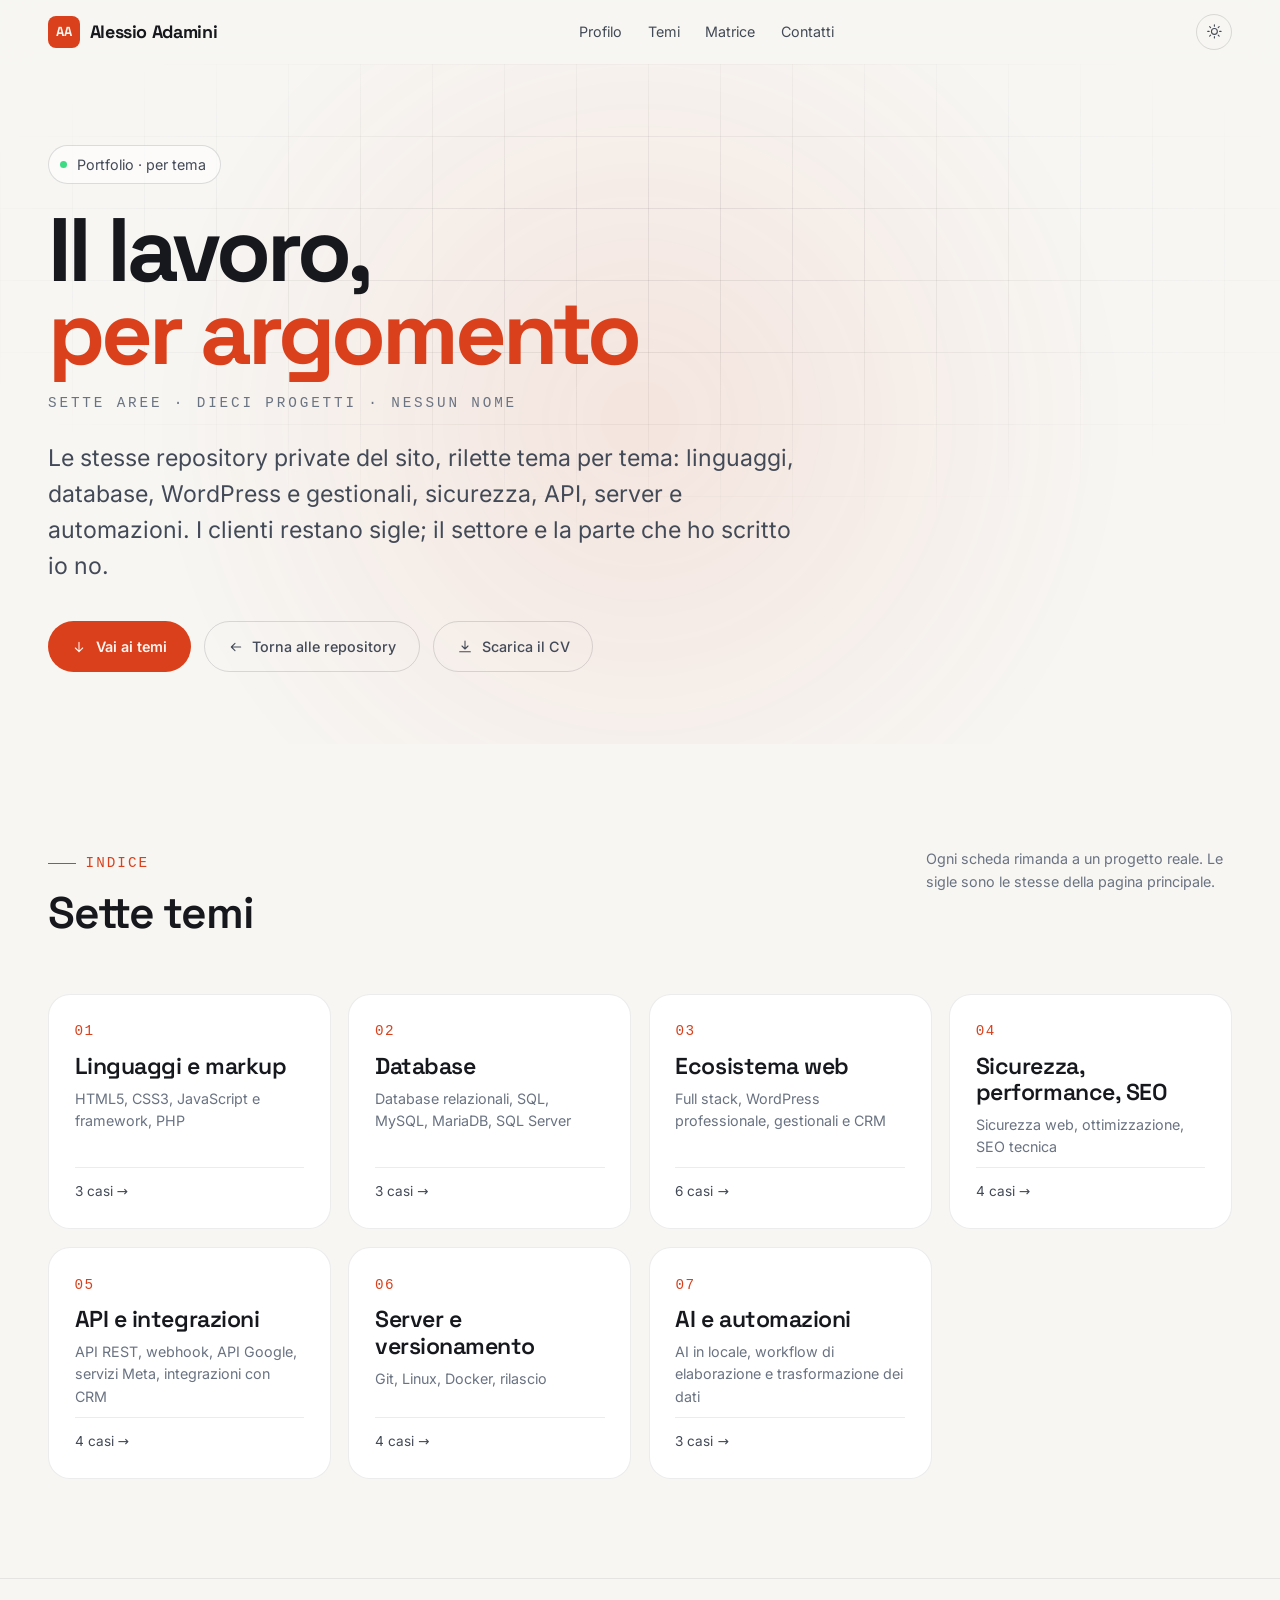
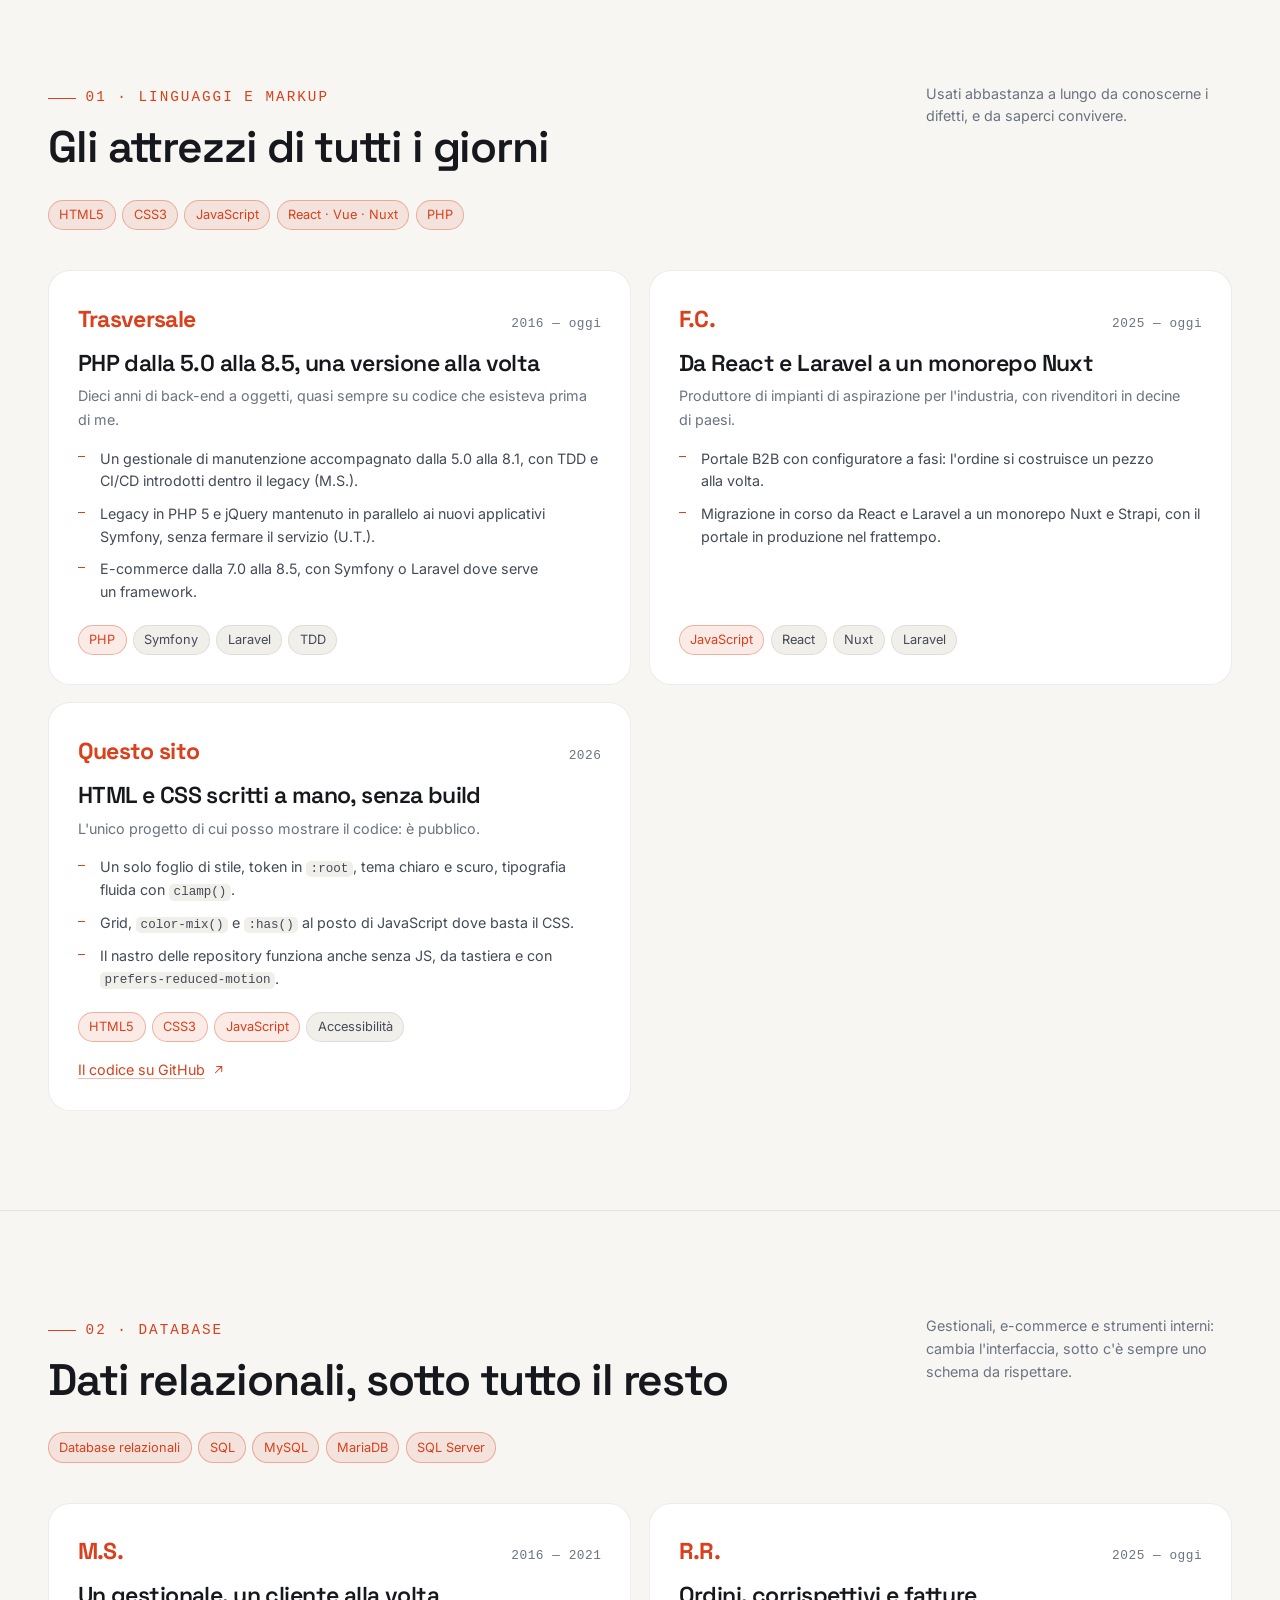
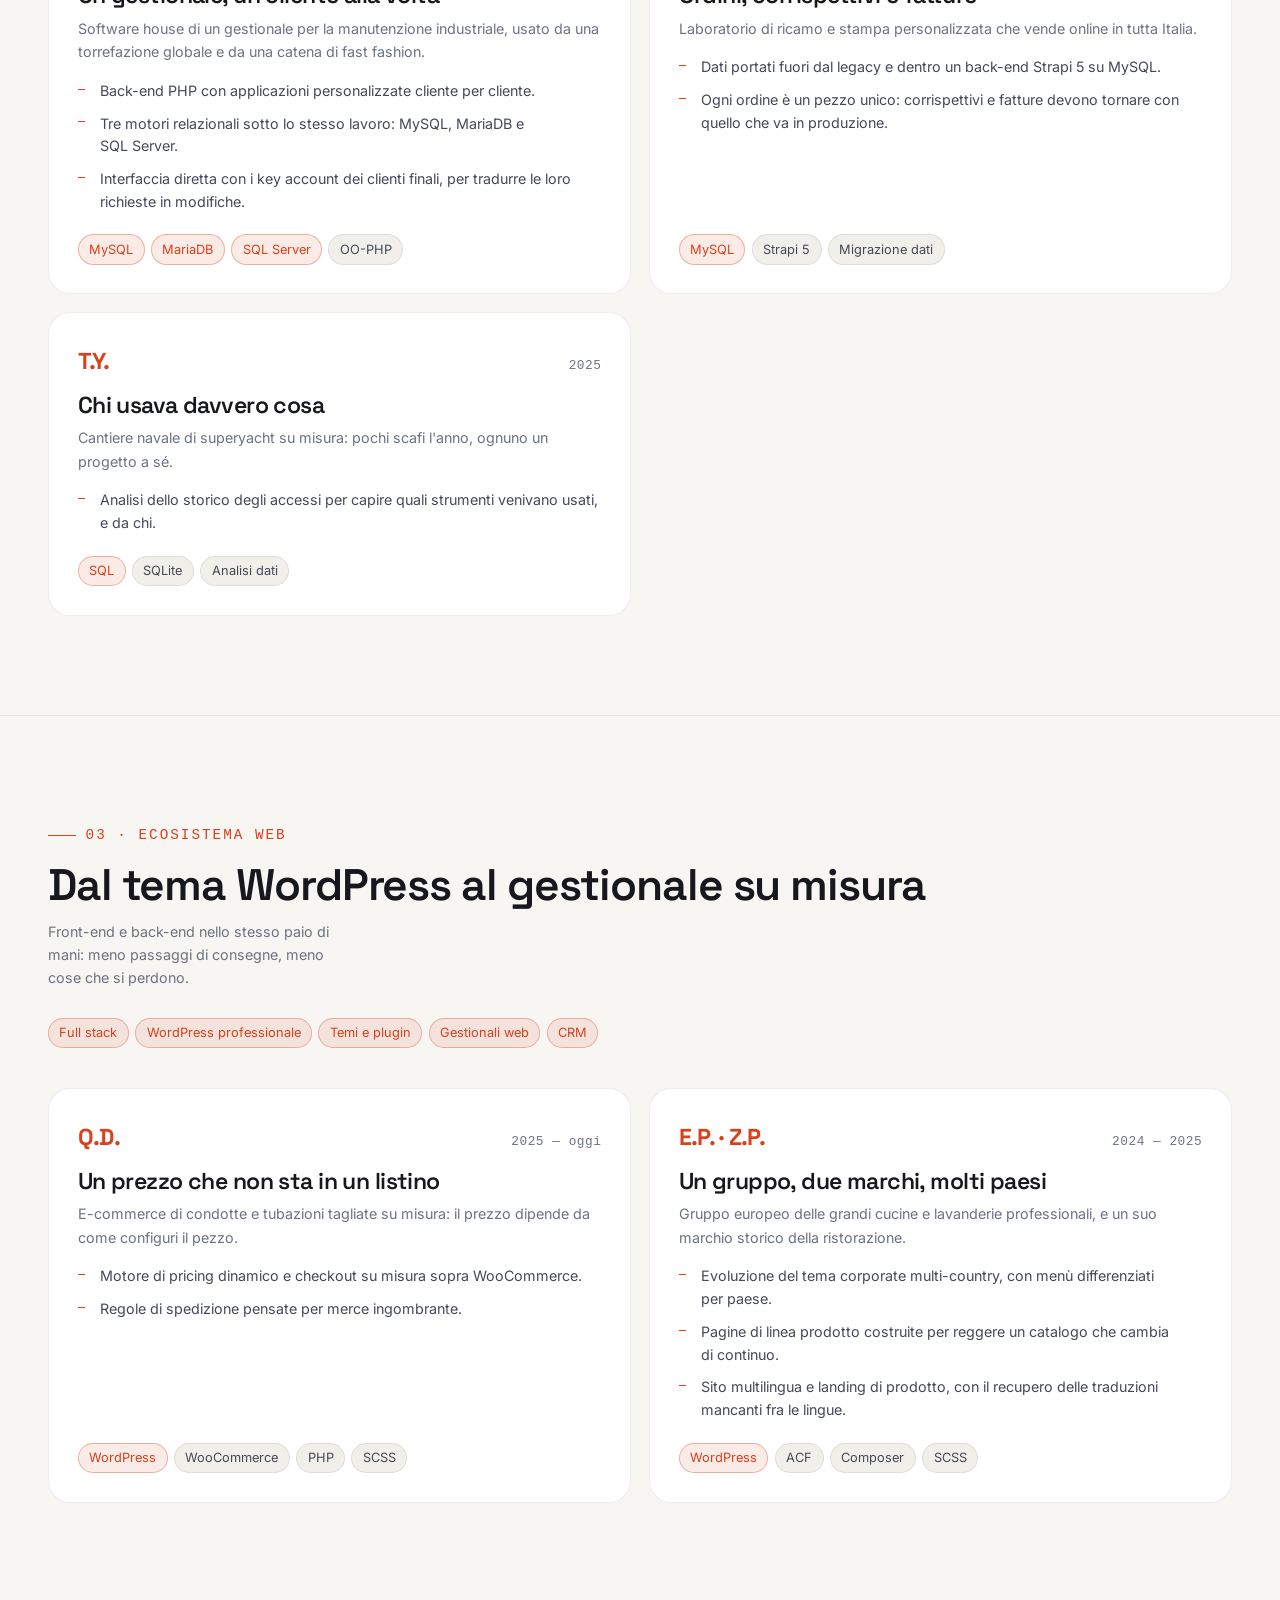
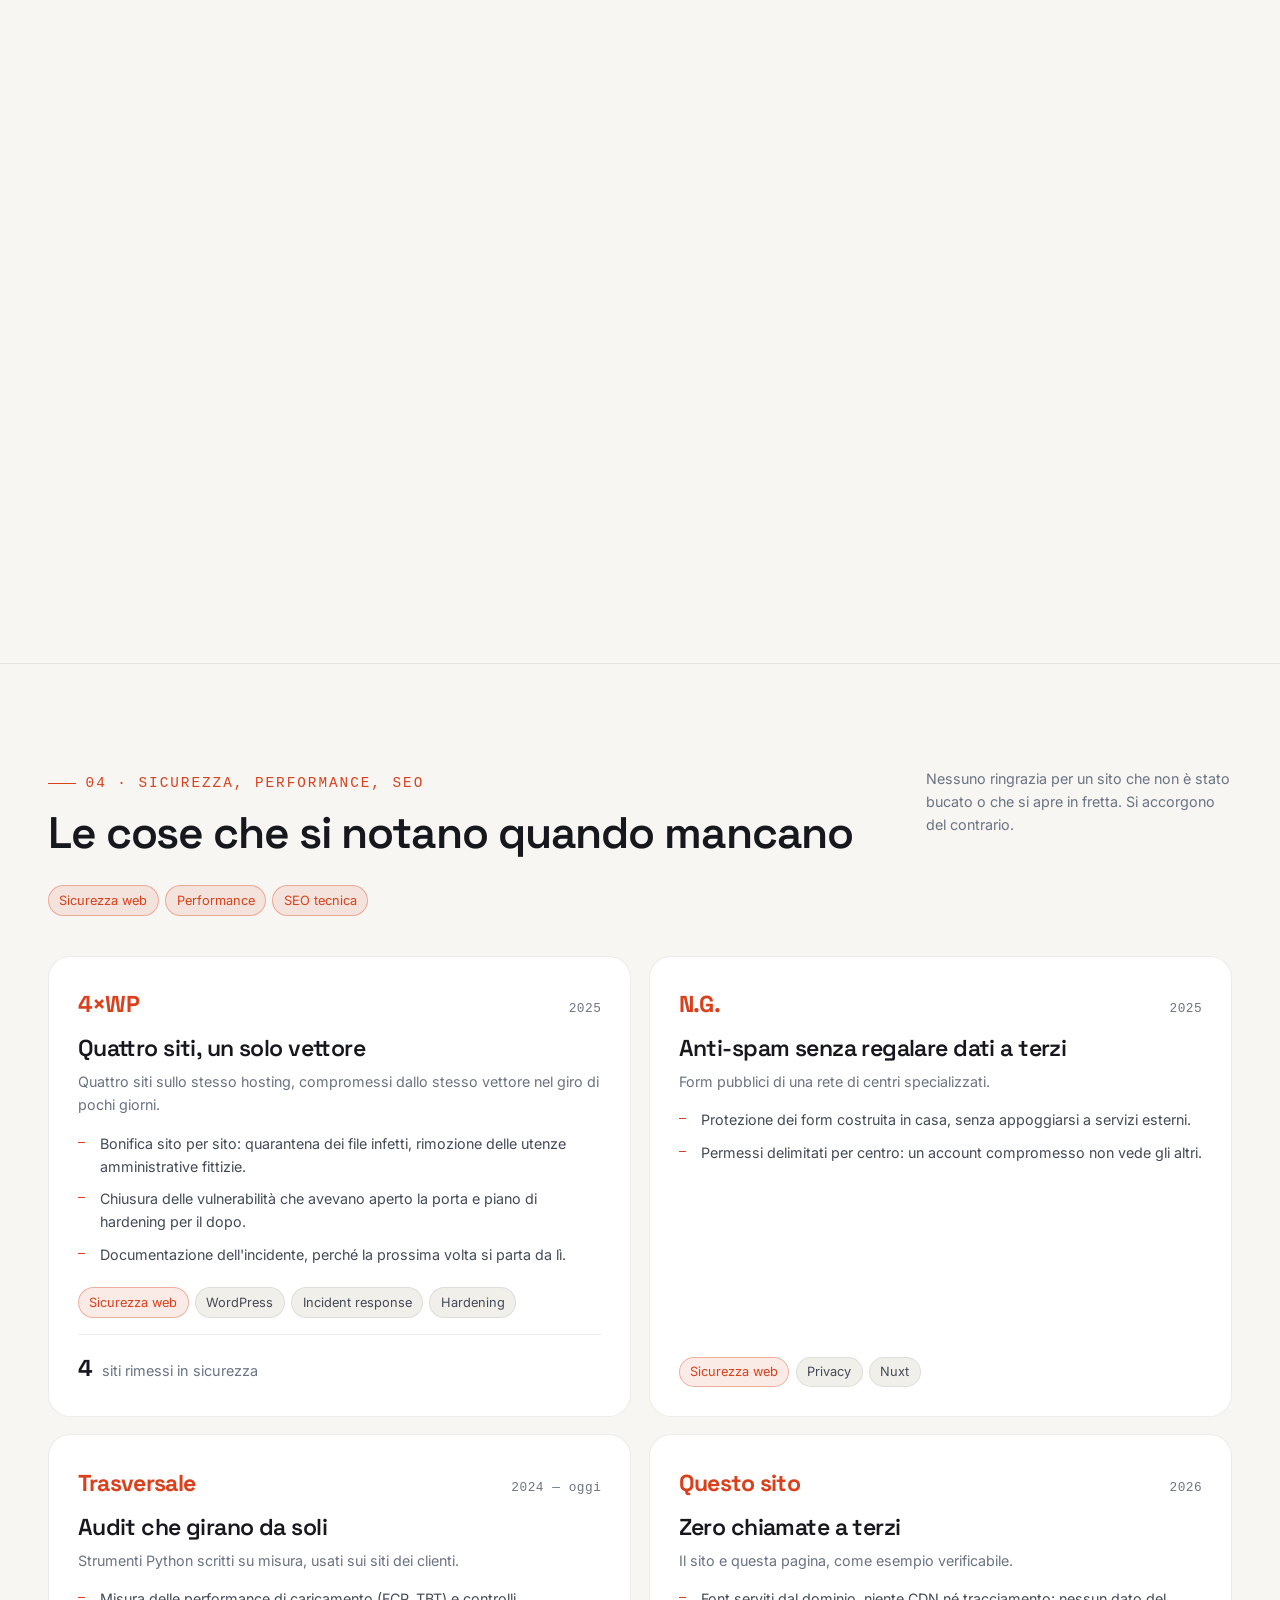
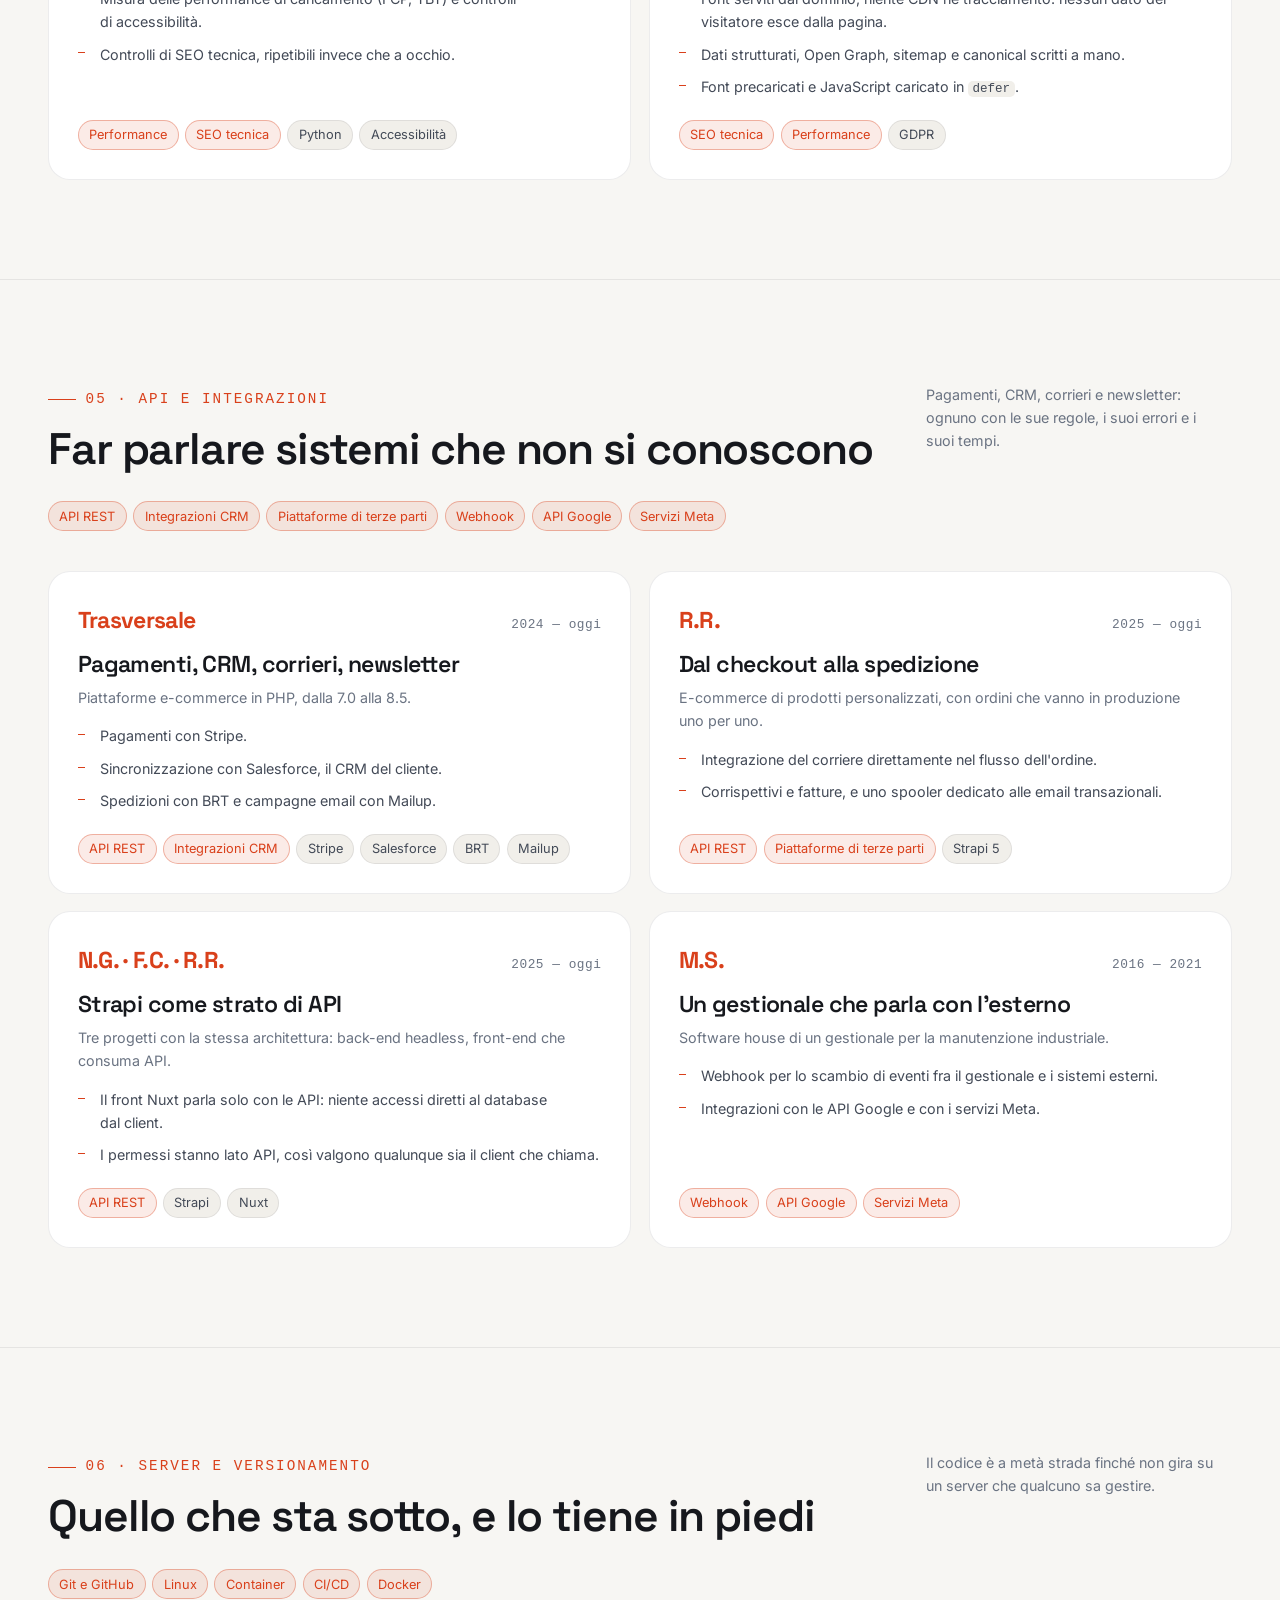
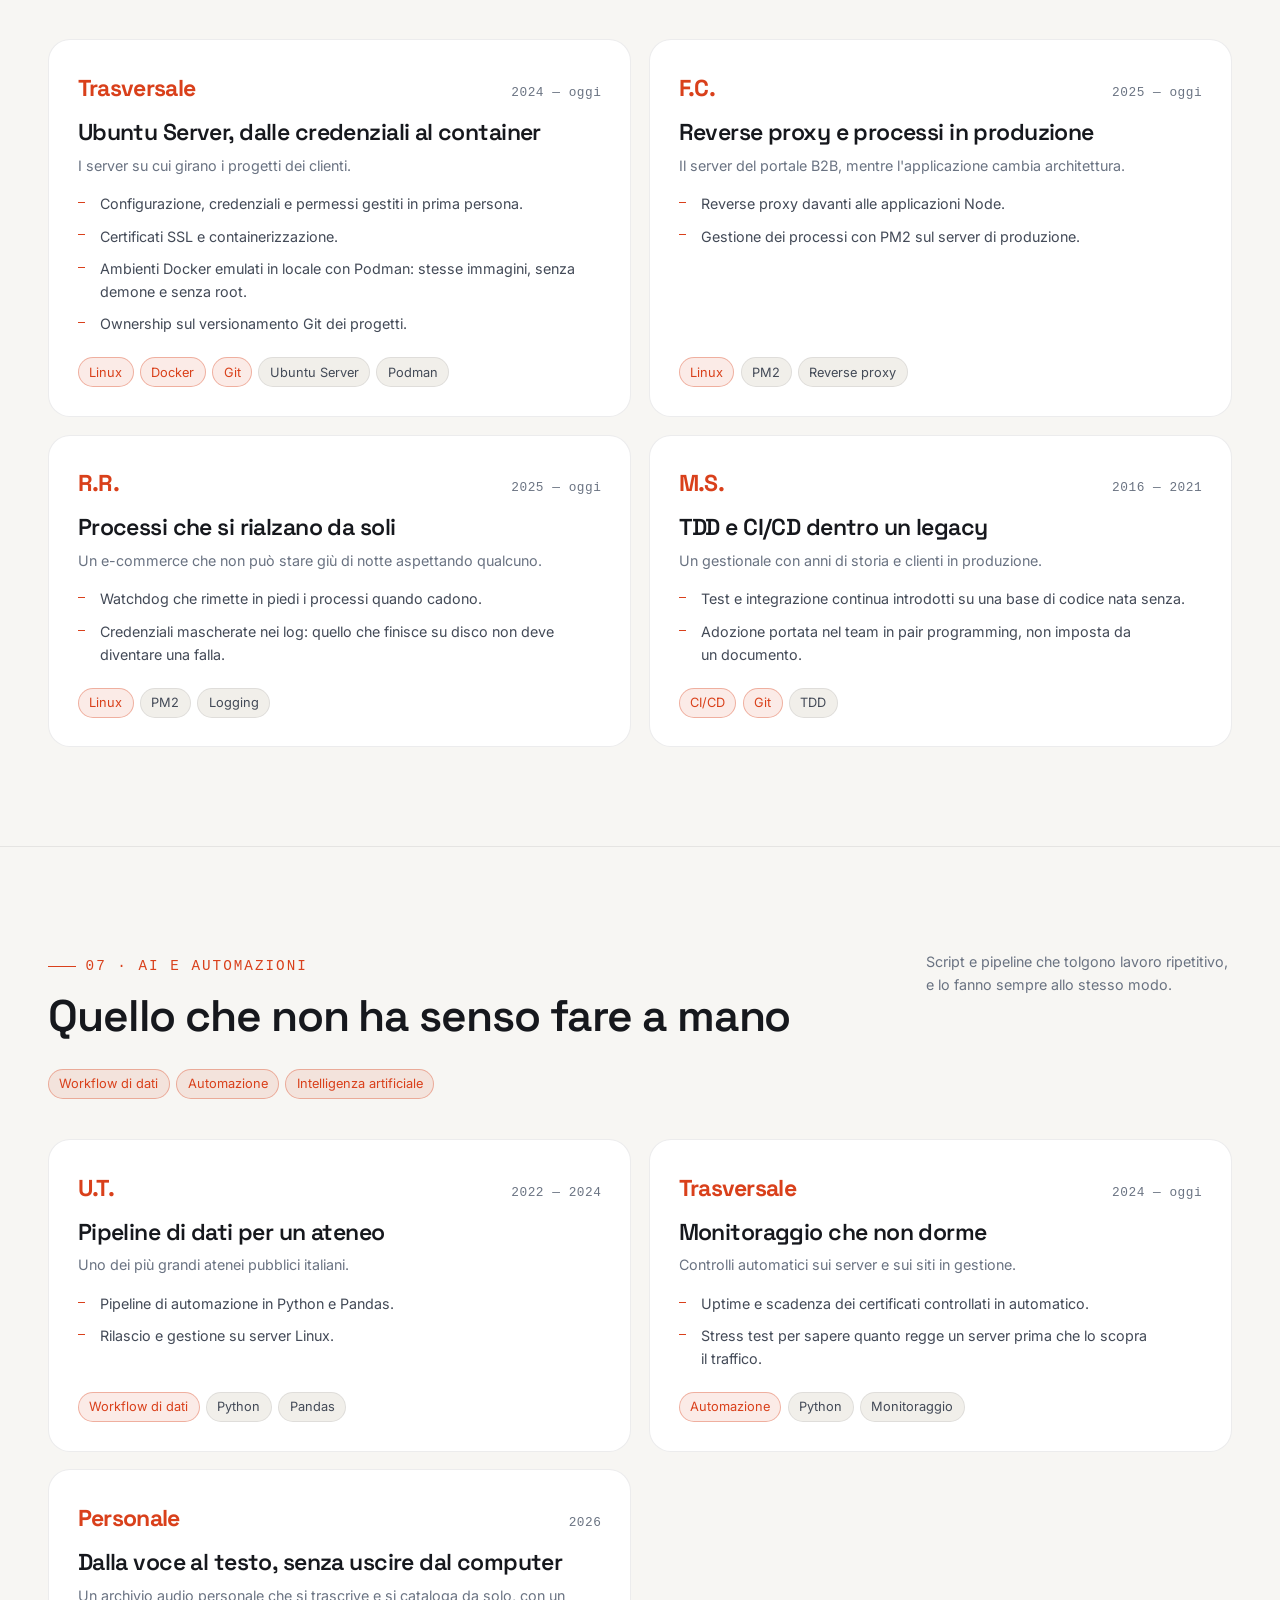
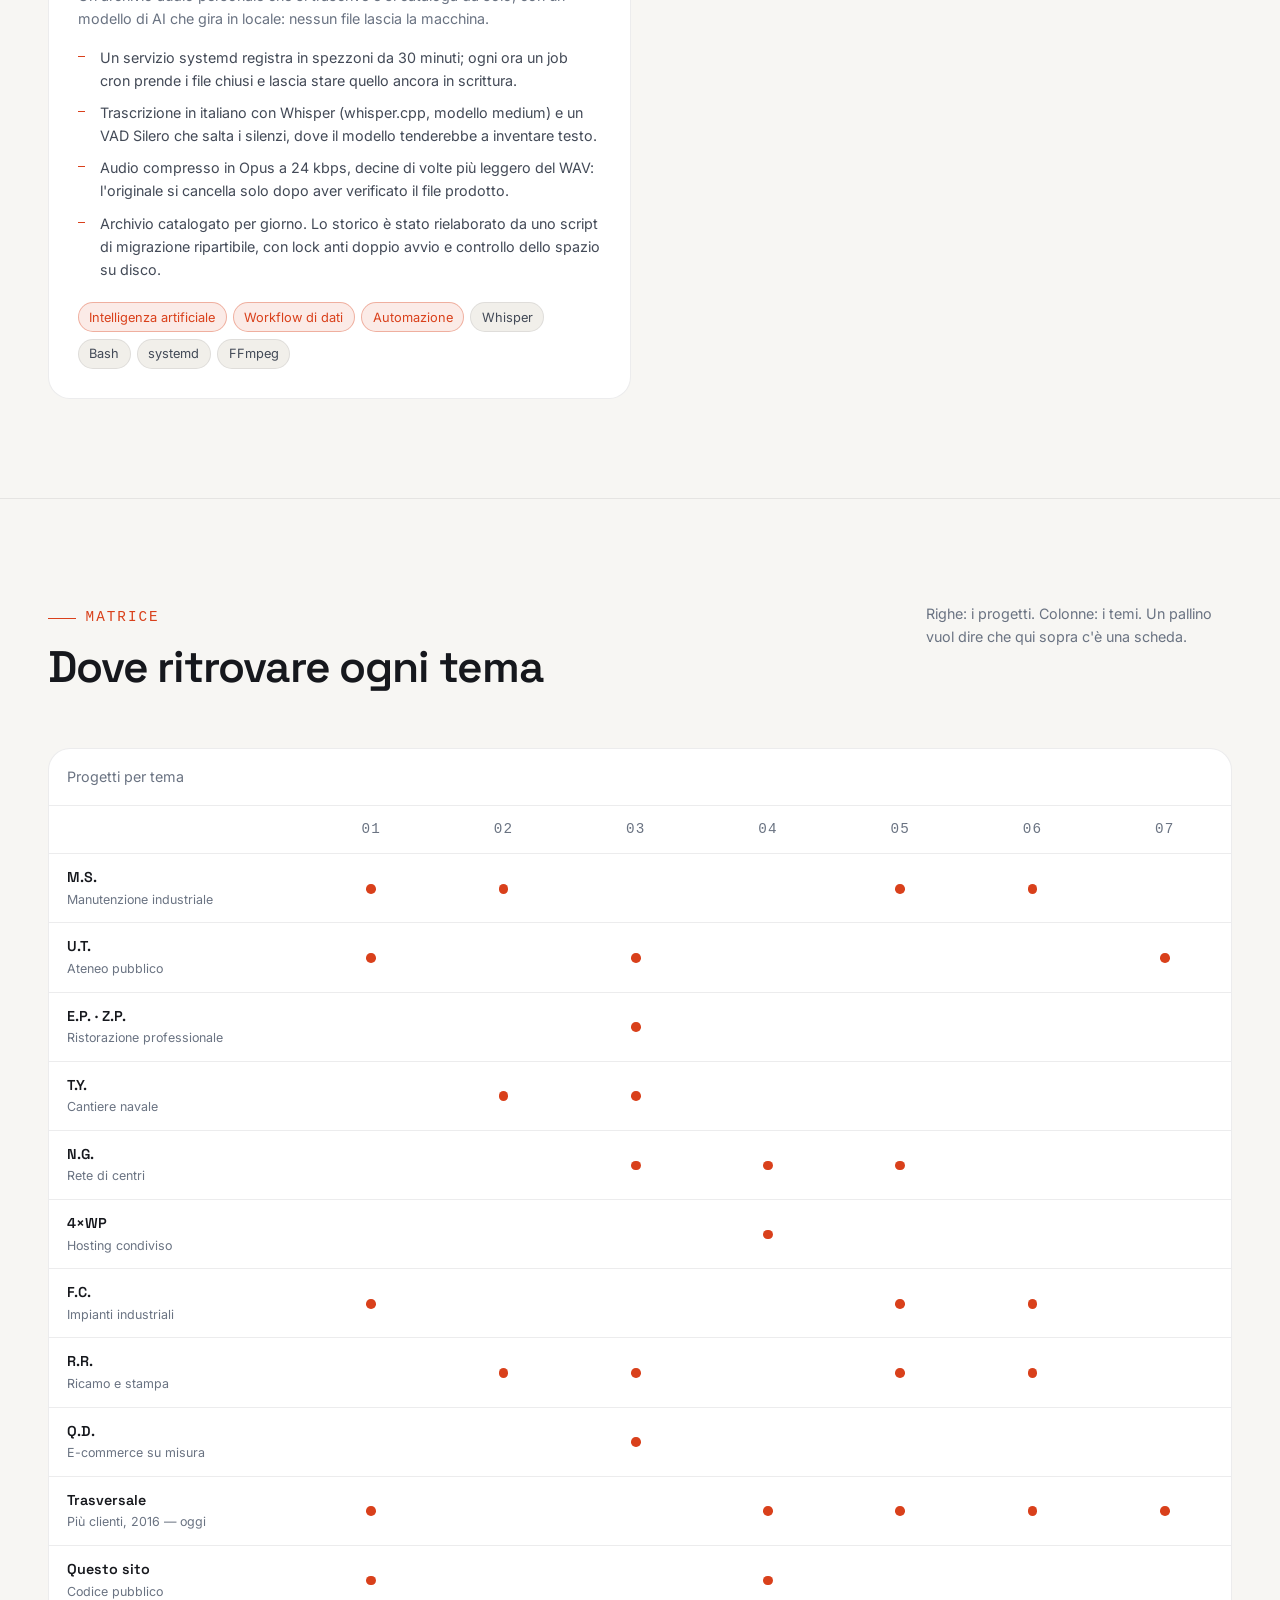
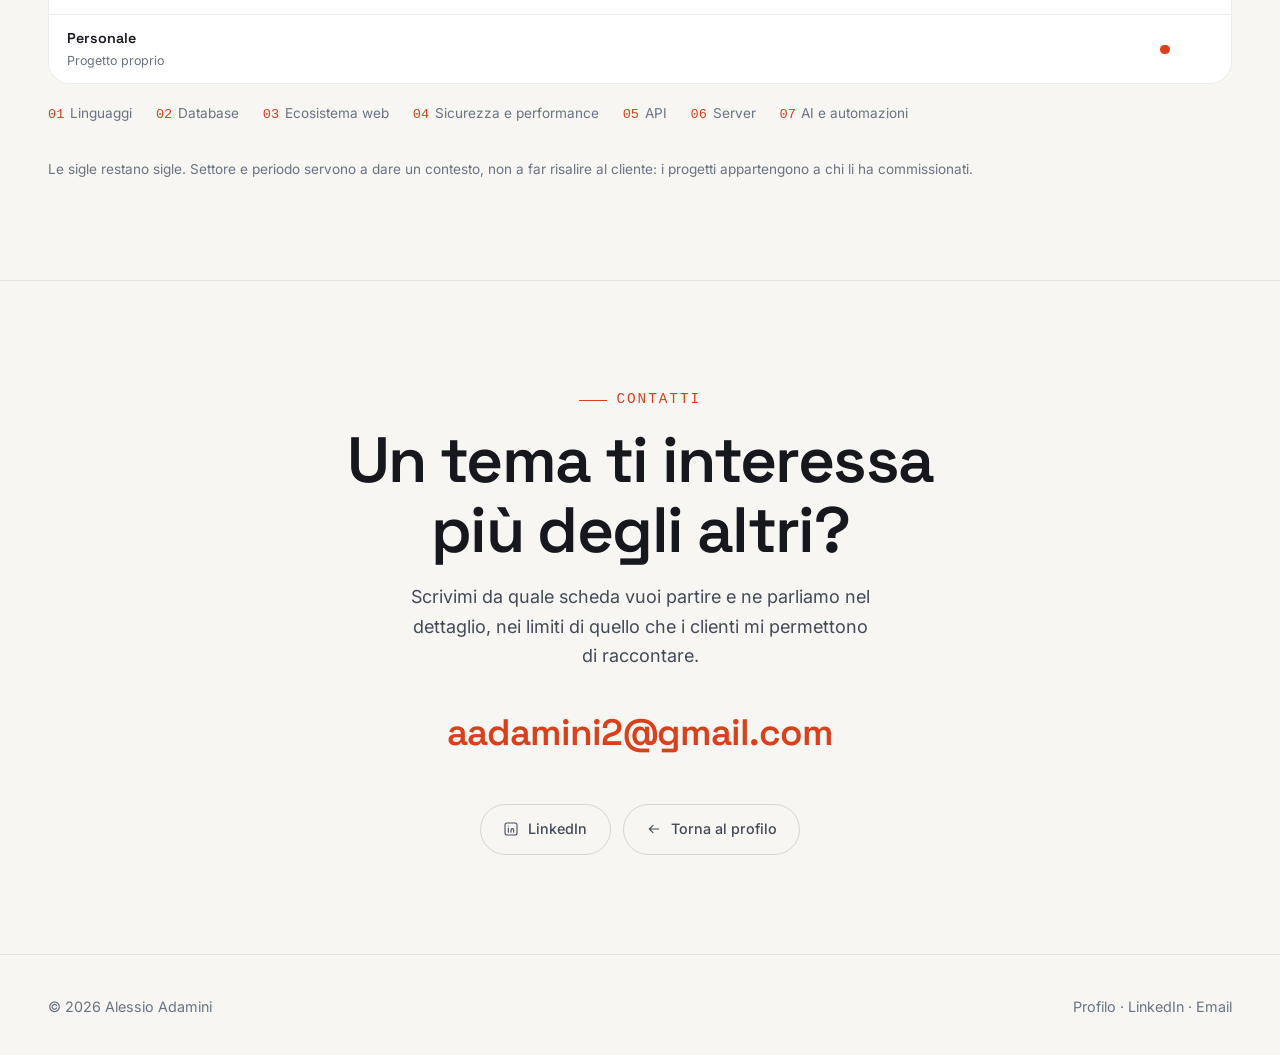
==== docs/portfolio/index.html @ e0e5fa6c "sezione portfolio" ====
<!DOCTYPE html>
<html lang="it-IT" class="no-js">
<head>
	<meta charset="UTF-8">
	<meta name="viewport" content="width=device-width, initial-scale=1">
	<meta name="theme-color" content="#08090c" media="(prefers-color-scheme: dark)">
	<meta name="theme-color" content="#f7f6f3" media="(prefers-color-scheme: light)">
	<title>Portfolio per tema &#8211; Alessio Adamini</title>
	<link rel="preload" href="../assets/fonts/space-grotesk-700-latin.woff2" as="font" type="font/woff2" crossorigin>
	<link rel="preload" href="../assets/fonts/inter-400-latin.woff2" as="font" type="font/woff2" crossorigin>
	<script>
	(function(){document.documentElement.classList.remove('no-js');try{var t=localStorage.getItem('adamini-theme');if(!t){t=window.matchMedia('(prefers-color-scheme: light)').matches?'light':'dark';}document.documentElement.dataset.theme=t;}catch(e){}})();
	</script>
	<meta name="description" content="Dieci anni di progetti riletti per tema: linguaggi, database, WordPress e gestionali, sicurezza e performance, API, server Linux e automazioni. I clienti restano anonimi.">
	<meta name="author" content="Alessio Adamini">
	<meta property="og:type" content="website">
	<meta property="og:title" content="Portfolio per tema — Alessio Adamini">
	<meta property="og:description" content="Dieci anni di progetti riletti per tema: linguaggi, database, WordPress e gestionali, sicurezza e performance, API, server Linux e automazioni.">
	<meta property="og:url" content="https://adamini-a.github.io/portfolio/">
	<meta property="og:image" content="https://adamini-a.github.io/assets/img/og-image.png">
	<meta property="og:image:width" content="1200">
	<meta property="og:image:height" content="630">
	<meta property="og:locale" content="it_IT">
	<meta property="og:site_name" content="Alessio Adamini">
	<meta name="twitter:card" content="summary_large_image">
	<link rel="stylesheet" href="../assets/css/main.css">
	<link rel="stylesheet" href="../assets/css/portfolio.css">
	<link rel="canonical" href="https://adamini-a.github.io/portfolio/">
</head>

<body>

<a class="skip-link" href="#main">Vai al contenuto</a>

<header class="site-header" data-stuck="false">
	<div class="wrap site-header__inner">
		<a class="brand" href="../" rel="home">
			<span class="brand__mark" aria-hidden="true">AA</span>
			<span>Alessio Adamini</span>
		</a>

		<nav class="nav" aria-label="Navigazione principale">
			<a href="../">Profilo</a>
			<a href="#temi">Temi</a>
			<a href="#matrice">Matrice</a>
			<a href="#contatti">Contatti</a>
		</nav>

		<div class="header__tools">
			<button class="theme-toggle" type="button" aria-label="Cambia tema">
				<span class="icon-sun" aria-hidden="true">
					<svg viewBox="0 0 24 24" fill="none" stroke="currentColor" stroke-width="1.6" stroke-linecap="round"><circle cx="12" cy="12" r="4.2"/><path d="M12 2.5v2M12 19.5v2M2.5 12h2M19.5 12h2M5.2 5.2l1.4 1.4M17.4 17.4l1.4 1.4M18.8 5.2l-1.4 1.4M6.6 17.4l-1.4 1.4"/></svg>
				</span>
				<span class="icon-moon" aria-hidden="true">
					<svg viewBox="0 0 24 24" fill="none" stroke="currentColor" stroke-width="1.6" stroke-linecap="round" stroke-linejoin="round"><path d="M20 14.5A8.5 8.5 0 0 1 9.5 4a8.5 8.5 0 1 0 10.5 10.5Z"/></svg>
				</span>
			</button>

			<button class="nav-toggle" type="button" aria-expanded="false" aria-label="Apri il menu">
				<span></span><span></span><span></span>
			</button>
		</div>
	</div>
</header>

<main id="main">
<section class="hero hero--compact" id="inizio">
	<span class="hero__grid" aria-hidden="true"></span>
	<span class="hero__glow" aria-hidden="true"></span>

	<div class="wrap">
		<p class="hero__status reveal">
			<span class="dot" aria-hidden="true"></span>
			Portfolio · per tema
		</p>

		<h1 class="hero__name reveal" style="--reveal-delay:60ms">
			<span class="line">Il lavoro,</span>
			<span class="line accent">per argomento</span>
		</h1>

		<p class="hero__role reveal" style="--reveal-delay:120ms">Sette aree · dieci progetti · nessun nome</p>

		<p class="hero__intro reveal" style="--reveal-delay:180ms">Le stesse repository private del sito, rilette tema per tema: linguaggi, database, WordPress e gestionali, sicurezza, API, server e automazioni. I clienti restano sigle; il settore e la parte che ho scritto io no.</p>

		<div class="hero__actions reveal" style="--reveal-delay:240ms">
			<a class="btn btn--primary" href="#temi">
				<svg viewBox="0 0 24 24" fill="none" stroke="currentColor" stroke-width="1.6" stroke-linecap="round" stroke-linejoin="round" aria-hidden="true" focusable="false"><path d="M12 5v14m0 0 5.5-5.5M12 19l-5.5-5.5"/></svg>
				Vai ai temi
			</a>
			<a class="btn btn--ghost" href="../#repository">
				<svg viewBox="0 0 24 24" fill="none" stroke="currentColor" stroke-width="1.6" stroke-linecap="round" stroke-linejoin="round" aria-hidden="true" focusable="false"><path d="M19 12H5m0 0 5.5-5.5M5 12l5.5 5.5"/></svg>
				Torna alle repository
			</a>
			<a class="btn btn--ghost" href="../media/Alessio_Adamini_CV_2026.pdf" download>
				<svg viewBox="0 0 24 24" fill="none" stroke="currentColor" stroke-width="1.6" stroke-linecap="round" stroke-linejoin="round" aria-hidden="true" focusable="false"><path d="M12 3v12m0 0 4.5-4.5M12 15l-4.5-4.5"/><path d="M4 19h16"/></svg>
				Scarica il CV
			</a>
		</div>
	</div>
</section>

<section class="section" id="temi">
	<div class="wrap">
		<div class="section__head">
			<div>
				<p class="section__kicker">Indice</p>
				<h2 class="section__title">Sette temi</h2>
			</div>
			<p class="section__lede">Ogni scheda rimanda a un progetto reale. Le sigle sono le stesse della pagina principale.</p>
		</div>

		<div class="areas">
			<a class="area-link reveal" style="--reveal-delay:0ms" href="#linguaggi">
				<span class="area-link__num">01</span>
				<span class="area-link__title">Linguaggi e markup</span>
				<span class="area-link__topics">HTML5, CSS3, JavaScript e framework, PHP</span>
				<span class="area-link__count">3 casi →</span>
			</a>
			<a class="area-link reveal" style="--reveal-delay:50ms" href="#database">
				<span class="area-link__num">02</span>
				<span class="area-link__title">Database</span>
				<span class="area-link__topics">Database relazionali, SQL, MySQL, MariaDB, SQL Server</span>
				<span class="area-link__count">3 casi →</span>
			</a>
			<a class="area-link reveal" style="--reveal-delay:100ms" href="#web">
				<span class="area-link__num">03</span>
				<span class="area-link__title">Ecosistema web</span>
				<span class="area-link__topics">Full stack, WordPress professionale, gestionali e CRM</span>
				<span class="area-link__count">6 casi →</span>
			</a>
			<a class="area-link reveal" style="--reveal-delay:150ms" href="#sicurezza">
				<span class="area-link__num">04</span>
				<span class="area-link__title">Sicurezza, performance, SEO</span>
				<span class="area-link__topics">Sicurezza web, ottimizzazione, SEO tecnica</span>
				<span class="area-link__count">4 casi →</span>
			</a>
			<a class="area-link reveal" style="--reveal-delay:200ms" href="#api">
				<span class="area-link__num">05</span>
				<span class="area-link__title">API e integrazioni</span>
				<span class="area-link__topics">API REST, webhook, API Google, servizi Meta, integrazioni con CRM</span>
				<span class="area-link__count">4 casi →</span>
			</a>
			<a class="area-link reveal" style="--reveal-delay:250ms" href="#sistemi">
				<span class="area-link__num">06</span>
				<span class="area-link__title">Server e versionamento</span>
				<span class="area-link__topics">Git, Linux, Docker, rilascio</span>
				<span class="area-link__count">4 casi →</span>
			</a>
			<a class="area-link reveal" style="--reveal-delay:300ms" href="#automazione">
				<span class="area-link__num">07</span>
				<span class="area-link__title">AI e automazioni</span>
				<span class="area-link__topics">AI in locale, workflow di elaborazione e trasformazione dei dati</span>
				<span class="area-link__count">3 casi →</span>
			</a>
		</div>
	</div>
</section>

<!-- 01 ======================================================================= -->
<section class="section" id="linguaggi">
	<div class="wrap">
		<div class="section__head">
			<div>
				<p class="section__kicker">01 · Linguaggi e markup</p>
				<h2 class="section__title">Gli attrezzi di tutti i giorni</h2>
			</div>
			<p class="section__lede">Usati abbastanza a lungo da conoscerne i difetti, e da saperci convivere.</p>
		</div>

		<ul class="tags area__topics">
			<li class="tag tag--theme">HTML5</li>
			<li class="tag tag--theme">CSS3</li>
			<li class="tag tag--theme">JavaScript</li>
			<li class="tag tag--theme">React · Vue · Nuxt</li>
			<li class="tag tag--theme">PHP</li>
		</ul>

		<div class="cases">
			<article class="case reveal">
				<div class="case__head">
					<p class="case__sigla">Trasversale</p>
					<p class="case__period">2016 — oggi</p>
				</div>
				<h3 class="case__title">PHP dalla 5.0 alla 8.5, una versione alla volta</h3>
				<p class="case__context">Dieci anni di back-end a oggetti, quasi sempre su codice che esisteva prima di me.</p>
				<ul class="case__list">
					<li>Un gestionale di manutenzione accompagnato dalla 5.0 alla 8.1, con TDD e CI/CD introdotti dentro il legacy (M.S.).</li>
					<li>Legacy in PHP 5 e jQuery mantenuto in parallelo ai nuovi applicativi Symfony, senza fermare il servizio (U.T.).</li>
					<li>E-commerce dalla 7.0 alla 8.5, con Symfony o Laravel dove serve un framework.</li>
				</ul>
				<ul class="tags">
					<li class="tag tag--theme">PHP</li>
					<li class="tag">Symfony</li>
					<li class="tag">Laravel</li>
					<li class="tag">TDD</li>
				</ul>
			</article>

			<article class="case reveal" style="--reveal-delay:70ms">
				<div class="case__head">
					<p class="case__sigla">F.C.</p>
					<p class="case__period">2025 — oggi</p>
				</div>
				<h3 class="case__title">Da React e Laravel a un monorepo Nuxt</h3>
				<p class="case__context">Produttore di impianti di aspirazione per l'industria, con rivenditori in decine di paesi.</p>
				<ul class="case__list">
					<li>Portale B2B con configuratore a fasi: l'ordine si costruisce un pezzo alla volta.</li>
					<li>Migrazione in corso da React e Laravel a un monorepo Nuxt e Strapi, con il portale in produzione nel frattempo.</li>
				</ul>
				<ul class="tags">
					<li class="tag tag--theme">JavaScript</li>
					<li class="tag">React</li>
					<li class="tag">Nuxt</li>
					<li class="tag">Laravel</li>
				</ul>
			</article>

			<article class="case reveal" style="--reveal-delay:140ms">
				<div class="case__head">
					<p class="case__sigla">Questo sito</p>
					<p class="case__period">2026</p>
				</div>
				<h3 class="case__title">HTML e CSS scritti a mano, senza build</h3>
				<p class="case__context">L'unico progetto di cui posso mostrare il codice: è pubblico.</p>
				<ul class="case__list">
					<li>Un solo foglio di stile, token in <code>:root</code>, tema chiaro e scuro, tipografia fluida con <code>clamp()</code>.</li>
					<li>Grid, <code>color-mix()</code> e <code>:has()</code> al posto di JavaScript dove basta il CSS.</li>
					<li>Il nastro delle repository funziona anche senza JS, da tastiera e con <code>prefers-reduced-motion</code>.</li>
				</ul>
				<ul class="tags">
					<li class="tag tag--theme">HTML5</li>
					<li class="tag tag--theme">CSS3</li>
					<li class="tag tag--theme">JavaScript</li>
					<li class="tag">Accessibilità</li>
				</ul>
				<a class="case__link" href="https://github.com/adamini-a/adamini-a.github.io" rel="noopener" target="_blank">
					Il codice su GitHub
					<svg viewBox="0 0 24 24" fill="none" stroke="currentColor" stroke-width="1.6" stroke-linecap="round" stroke-linejoin="round" aria-hidden="true" focusable="false"><path d="M7 17 17 7m0 0H9m8 0v8"/></svg>
				</a>
			</article>
		</div>
	</div>
</section>

<!-- 02 ======================================================================= -->
<section class="section" id="database">
	<div class="wrap">
		<div class="section__head">
			<div>
				<p class="section__kicker">02 · Database</p>
				<h2 class="section__title">Dati relazionali, sotto tutto il resto</h2>
			</div>
			<p class="section__lede">Gestionali, e-commerce e strumenti interni: cambia l'interfaccia, sotto c'è sempre uno schema da rispettare.</p>
		</div>

		<ul class="tags area__topics">
			<li class="tag tag--theme">Database relazionali</li>
			<li class="tag tag--theme">SQL</li>
			<li class="tag tag--theme">MySQL</li>
			<li class="tag tag--theme">MariaDB</li>
			<li class="tag tag--theme">SQL Server</li>
		</ul>

		<div class="cases">
			<article class="case reveal">
				<div class="case__head">
					<p class="case__sigla">M.S.</p>
					<p class="case__period">2016 — 2021</p>
				</div>
				<h3 class="case__title">Un gestionale, un cliente alla volta</h3>
				<p class="case__context">Software house di un gestionale per la manutenzione industriale, usato da una torrefazione globale e da una catena di fast fashion.</p>
				<ul class="case__list">
					<li>Back-end PHP con applicazioni personalizzate cliente per cliente.</li>
					<li>Tre motori relazionali sotto lo stesso lavoro: MySQL, MariaDB e SQL Server.</li>
					<li>Interfaccia diretta con i key account dei clienti finali, per tradurre le loro richieste in modifiche.</li>
				</ul>
				<ul class="tags">
					<li class="tag tag--theme">MySQL</li>
					<li class="tag tag--theme">MariaDB</li>
					<li class="tag tag--theme">SQL Server</li>
					<li class="tag">OO-PHP</li>
				</ul>
			</article>

			<article class="case reveal" style="--reveal-delay:70ms">
				<div class="case__head">
					<p class="case__sigla">R.R.</p>
					<p class="case__period">2025 — oggi</p>
				</div>
				<h3 class="case__title">Ordini, corrispettivi e fatture</h3>
				<p class="case__context">Laboratorio di ricamo e stampa personalizzata che vende online in tutta Italia.</p>
				<ul class="case__list">
					<li>Dati portati fuori dal legacy e dentro un back-end Strapi 5 su MySQL.</li>
					<li>Ogni ordine è un pezzo unico: corrispettivi e fatture devono tornare con quello che va in produzione.</li>
				</ul>
				<ul class="tags">
					<li class="tag tag--theme">MySQL</li>
					<li class="tag">Strapi 5</li>
					<li class="tag">Migrazione dati</li>
				</ul>
			</article>

			<article class="case reveal" style="--reveal-delay:140ms">
				<div class="case__head">
					<p class="case__sigla">T.Y.</p>
					<p class="case__period">2025</p>
				</div>
				<h3 class="case__title">Chi usava davvero cosa</h3>
				<p class="case__context">Cantiere navale di superyacht su misura: pochi scafi l'anno, ognuno un progetto a sé.</p>
				<ul class="case__list">
					<li>Analisi dello storico degli accessi per capire quali strumenti venivano usati, e da chi.</li>
				</ul>
				<ul class="tags">
					<li class="tag tag--theme">SQL</li>
					<li class="tag">SQLite</li>
					<li class="tag">Analisi dati</li>
				</ul>
			</article>
		</div>
	</div>
</section>

<!-- 03 ======================================================================= -->
<section class="section" id="web">
	<div class="wrap">
		<div class="section__head">
			<div>
				<p class="section__kicker">03 · Ecosistema web</p>
				<h2 class="section__title">Dal tema WordPress al gestionale su misura</h2>
			</div>
			<p class="section__lede">Front-end e back-end nello stesso paio di mani: meno passaggi di consegne, meno cose che si perdono.</p>
		</div>

		<ul class="tags area__topics">
			<li class="tag tag--theme">Full stack</li>
			<li class="tag tag--theme">WordPress professionale</li>
			<li class="tag tag--theme">Temi e plugin</li>
			<li class="tag tag--theme">Gestionali web</li>
			<li class="tag tag--theme">CRM</li>
		</ul>

		<div class="cases">
			<article class="case reveal">
				<div class="case__head">
					<p class="case__sigla">Q.D.</p>
					<p class="case__period">2025 — oggi</p>
				</div>
				<h3 class="case__title">Un prezzo che non sta in un listino</h3>
				<p class="case__context">E-commerce di condotte e tubazioni tagliate su misura: il prezzo dipende da come configuri il pezzo.</p>
				<ul class="case__list">
					<li>Motore di pricing dinamico e checkout su misura sopra WooCommerce.</li>
					<li>Regole di spedizione pensate per merce ingombrante.</li>
				</ul>
				<ul class="tags">
					<li class="tag tag--theme">WordPress</li>
					<li class="tag">WooCommerce</li>
					<li class="tag">PHP</li>
					<li class="tag">SCSS</li>
				</ul>
			</article>

			<article class="case reveal" style="--reveal-delay:70ms">
				<div class="case__head">
					<p class="case__sigla">E.P. · Z.P.</p>
					<p class="case__period">2024 — 2025</p>
				</div>
				<h3 class="case__title">Un gruppo, due marchi, molti paesi</h3>
				<p class="case__context">Gruppo europeo delle grandi cucine e lavanderie professionali, e un suo marchio storico della ristorazione.</p>
				<ul class="case__list">
					<li>Evoluzione del tema corporate multi-country, con menù differenziati per paese.</li>
					<li>Pagine di linea prodotto costruite per reggere un catalogo che cambia di continuo.</li>
					<li>Sito multilingua e landing di prodotto, con il recupero delle traduzioni mancanti fra le lingue.</li>
				</ul>
				<ul class="tags">
					<li class="tag tag--theme">WordPress</li>
					<li class="tag">ACF</li>
					<li class="tag">Composer</li>
					<li class="tag">SCSS</li>
				</ul>
			</article>

			<article class="case reveal">
				<div class="case__head">
					<p class="case__sigla">T.Y.</p>
					<p class="case__period">2025</p>
				</div>
				<h3 class="case__title">Un helpdesk costruito da zero</h3>
				<p class="case__context">Cantiere navale di superyacht su misura in acciaio e alluminio.</p>
				<ul class="case__list">
					<li>Sistema di ticket con ruoli e permessi per reparto.</li>
					<li>Pannello di amministrazione su Backpack, sopra Laravel 12.</li>
				</ul>
				<ul class="tags">
					<li class="tag tag--theme">Gestionale web</li>
					<li class="tag">Laravel 12</li>
					<li class="tag">Backpack</li>
				</ul>
			</article>

			<article class="case reveal" style="--reveal-delay:70ms">
				<div class="case__head">
					<p class="case__sigla">N.G.</p>
					<p class="case__period">2025</p>
				</div>
				<h3 class="case__title">Ogni centro vede i suoi dati, e nient'altro</h3>
				<p class="case__context">Rete di centri specializzati con un'area riservata agli affiliati.</p>
				<ul class="case__list">
					<li>Piattaforma Nuxt e Strapi con i permessi limitati al singolo centro.</li>
				</ul>
				<ul class="tags">
					<li class="tag tag--theme">Full stack</li>
					<li class="tag">Nuxt</li>
					<li class="tag">Strapi</li>
				</ul>
			</article>

			<article class="case reveal">
				<div class="case__head">
					<p class="case__sigla">U.T.</p>
					<p class="case__period">2022 — 2024</p>
				</div>
				<h3 class="case__title">Applicativi critici per un grande ateneo</h3>
				<p class="case__context">Uno dei più grandi atenei pubblici italiani, con vent'anni di applicativi stratificati.</p>
				<ul class="case__list">
					<li>Gestione di assegnazioni e logistica in Symfony e React.</li>
					<li>Consulenza su dematerializzazione e mentoring del team interno sui nuovi framework.</li>
				</ul>
				<ul class="tags">
					<li class="tag tag--theme">Gestionale web</li>
					<li class="tag">Symfony</li>
					<li class="tag">React</li>
				</ul>
			</article>

			<article class="case reveal" style="--reveal-delay:70ms">
				<div class="case__head">
					<p class="case__sigla">R.R.</p>
					<p class="case__period">2025 — oggi</p>
				</div>
				<h3 class="case__title">Rifatto da capo, partendo dal legacy</h3>
				<p class="case__context">Laboratorio di ricamo e stampa personalizzata: ogni ordine è un pezzo unico.</p>
				<ul class="case__list">
					<li>Rendering lato server e un back-end dedicato al front.</li>
				</ul>
				<ul class="tags">
					<li class="tag tag--theme">Full stack</li>
					<li class="tag">Nuxt 4</li>
					<li class="tag">Strapi 5</li>
				</ul>
				<p class="case__metric"><span class="work-card__metric-value">571</span> commit</p>
			</article>
		</div>
	</div>
</section>

<!-- 04 ======================================================================= -->
<section class="section" id="sicurezza">
	<div class="wrap">
		<div class="section__head">
			<div>
				<p class="section__kicker">04 · Sicurezza, performance, SEO</p>
				<h2 class="section__title">Le cose che si notano quando mancano</h2>
			</div>
			<p class="section__lede">Nessuno ringrazia per un sito che non è stato bucato o che si apre in fretta. Si accorgono del contrario.</p>
		</div>

		<ul class="tags area__topics">
			<li class="tag tag--theme">Sicurezza web</li>
			<li class="tag tag--theme">Performance</li>
			<li class="tag tag--theme">SEO tecnica</li>
		</ul>

		<div class="cases">
			<article class="case reveal">
				<div class="case__head">
					<p class="case__sigla">4×WP</p>
					<p class="case__period">2025</p>
				</div>
				<h3 class="case__title">Quattro siti, un solo vettore</h3>
				<p class="case__context">Quattro siti sullo stesso hosting, compromessi dallo stesso vettore nel giro di pochi giorni.</p>
				<ul class="case__list">
					<li>Bonifica sito per sito: quarantena dei file infetti, rimozione delle utenze amministrative fittizie.</li>
					<li>Chiusura delle vulnerabilità che avevano aperto la porta e piano di hardening per il dopo.</li>
					<li>Documentazione dell'incidente, perché la prossima volta si parta da lì.</li>
				</ul>
				<ul class="tags">
					<li class="tag tag--theme">Sicurezza web</li>
					<li class="tag">WordPress</li>
					<li class="tag">Incident response</li>
					<li class="tag">Hardening</li>
				</ul>
				<p class="case__metric"><span class="work-card__metric-value">4</span> siti rimessi in sicurezza</p>
			</article>

			<article class="case reveal" style="--reveal-delay:70ms">
				<div class="case__head">
					<p class="case__sigla">N.G.</p>
					<p class="case__period">2025</p>
				</div>
				<h3 class="case__title">Anti-spam senza regalare dati a terzi</h3>
				<p class="case__context">Form pubblici di una rete di centri specializzati.</p>
				<ul class="case__list">
					<li>Protezione dei form costruita in casa, senza appoggiarsi a servizi esterni.</li>
					<li>Permessi delimitati per centro: un account compromesso non vede gli altri.</li>
				</ul>
				<ul class="tags">
					<li class="tag tag--theme">Sicurezza web</li>
					<li class="tag">Privacy</li>
					<li class="tag">Nuxt</li>
				</ul>
			</article>

			<article class="case reveal">
				<div class="case__head">
					<p class="case__sigla">Trasversale</p>
					<p class="case__period">2024 — oggi</p>
				</div>
				<h3 class="case__title">Audit che girano da soli</h3>
				<p class="case__context">Strumenti Python scritti su misura, usati sui siti dei clienti.</p>
				<ul class="case__list">
					<li>Misura delle performance di caricamento (FCP, TBT) e controlli di accessibilità.</li>
					<li>Controlli di SEO tecnica, ripetibili invece che a occhio.</li>
				</ul>
				<ul class="tags">
					<li class="tag tag--theme">Performance</li>
					<li class="tag tag--theme">SEO tecnica</li>
					<li class="tag">Python</li>
					<li class="tag">Accessibilità</li>
				</ul>
			</article>

			<article class="case reveal" style="--reveal-delay:70ms">
				<div class="case__head">
					<p class="case__sigla">Questo sito</p>
					<p class="case__period">2026</p>
				</div>
				<h3 class="case__title">Zero chiamate a terzi</h3>
				<p class="case__context">Il sito e questa pagina, come esempio verificabile.</p>
				<ul class="case__list">
					<li>Font serviti dal dominio, niente CDN né tracciamento: nessun dato del visitatore esce dalla pagina.</li>
					<li>Dati strutturati, Open Graph, sitemap e canonical scritti a mano.</li>
					<li>Font precaricati e JavaScript caricato in <code>defer</code>.</li>
				</ul>
				<ul class="tags">
					<li class="tag tag--theme">SEO tecnica</li>
					<li class="tag tag--theme">Performance</li>
					<li class="tag">GDPR</li>
				</ul>
			</article>
		</div>
	</div>
</section>

<!-- 05 ======================================================================= -->
<section class="section" id="api">
	<div class="wrap">
		<div class="section__head">
			<div>
				<p class="section__kicker">05 · API e integrazioni</p>
				<h2 class="section__title">Far parlare sistemi che non si conoscono</h2>
			</div>
			<p class="section__lede">Pagamenti, CRM, corrieri e newsletter: ognuno con le sue regole, i suoi errori e i suoi tempi.</p>
		</div>

		<ul class="tags area__topics">
			<li class="tag tag--theme">API REST</li>
			<li class="tag tag--theme">Integrazioni CRM</li>
			<li class="tag tag--theme">Piattaforme di terze parti</li>
			<li class="tag tag--theme">Webhook</li>
			<li class="tag tag--theme">API Google</li>
			<li class="tag tag--theme">Servizi Meta</li>
		</ul>

		<div class="cases">
			<article class="case reveal">
				<div class="case__head">
					<p class="case__sigla">Trasversale</p>
					<p class="case__period">2024 — oggi</p>
				</div>
				<h3 class="case__title">Pagamenti, CRM, corrieri, newsletter</h3>
				<p class="case__context">Piattaforme e-commerce in PHP, dalla 7.0 alla 8.5.</p>
				<ul class="case__list">
					<li>Pagamenti con Stripe.</li>
					<li>Sincronizzazione con Salesforce, il CRM del cliente.</li>
					<li>Spedizioni con BRT e campagne email con Mailup.</li>
				</ul>
				<ul class="tags">
					<li class="tag tag--theme">API REST</li>
					<li class="tag tag--theme">Integrazioni CRM</li>
					<li class="tag">Stripe</li>
					<li class="tag">Salesforce</li>
					<li class="tag">BRT</li>
					<li class="tag">Mailup</li>
				</ul>
			</article>

			<article class="case reveal" style="--reveal-delay:70ms">
				<div class="case__head">
					<p class="case__sigla">R.R.</p>
					<p class="case__period">2025 — oggi</p>
				</div>
				<h3 class="case__title">Dal checkout alla spedizione</h3>
				<p class="case__context">E-commerce di prodotti personalizzati, con ordini che vanno in produzione uno per uno.</p>
				<ul class="case__list">
					<li>Integrazione del corriere direttamente nel flusso dell'ordine.</li>
					<li>Corrispettivi e fatture, e uno spooler dedicato alle email transazionali.</li>
				</ul>
				<ul class="tags">
					<li class="tag tag--theme">API REST</li>
					<li class="tag tag--theme">Piattaforme di terze parti</li>
					<li class="tag">Strapi 5</li>
				</ul>
			</article>

			<article class="case reveal">
				<div class="case__head">
					<p class="case__sigla">N.G. · F.C. · R.R.</p>
					<p class="case__period">2025 — oggi</p>
				</div>
				<h3 class="case__title">Strapi come strato di API</h3>
				<p class="case__context">Tre progetti con la stessa architettura: back-end headless, front-end che consuma API.</p>
				<ul class="case__list">
					<li>Il front Nuxt parla solo con le API: niente accessi diretti al database dal client.</li>
					<li>I permessi stanno lato API, così valgono qualunque sia il client che chiama.</li>
				</ul>
				<ul class="tags">
					<li class="tag tag--theme">API REST</li>
					<li class="tag">Strapi</li>
					<li class="tag">Nuxt</li>
				</ul>
			</article>

			<article class="case reveal" style="--reveal-delay:70ms">
				<div class="case__head">
					<p class="case__sigla">M.S.</p>
					<p class="case__period">2016 — 2021</p>
				</div>
				<h3 class="case__title">Un gestionale che parla con l'esterno</h3>
				<p class="case__context">Software house di un gestionale per la manutenzione industriale.</p>
				<ul class="case__list">
					<li>Webhook per lo scambio di eventi fra il gestionale e i sistemi esterni.</li>
					<li>Integrazioni con le API Google e con i servizi Meta.</li>
				</ul>
				<ul class="tags">
					<li class="tag tag--theme">Webhook</li>
					<li class="tag tag--theme">API Google</li>
					<li class="tag tag--theme">Servizi Meta</li>
				</ul>
			</article>
		</div>
	</div>
</section>

<!-- 06 ======================================================================= -->
<section class="section" id="sistemi">
	<div class="wrap">
		<div class="section__head">
			<div>
				<p class="section__kicker">06 · Server e versionamento</p>
				<h2 class="section__title">Quello che sta sotto, e lo tiene in piedi</h2>
			</div>
			<p class="section__lede">Il codice è a metà strada finché non gira su un server che qualcuno sa gestire.</p>
		</div>

		<ul class="tags area__topics">
			<li class="tag tag--theme">Git e GitHub</li>
			<li class="tag tag--theme">Linux</li>
			<li class="tag tag--theme">Container</li>
			<li class="tag tag--theme">CI/CD</li>
			<li class="tag tag--theme">Docker</li>
			<!-- DA COMPLETARE — Cloud: nessun caso documentato. Aggiungere solo con una scheda reale. -->
		</ul>

		<div class="cases">
			<article class="case reveal">
				<div class="case__head">
					<p class="case__sigla">Trasversale</p>
					<p class="case__period">2024 — oggi</p>
				</div>
				<h3 class="case__title">Ubuntu Server, dalle credenziali al container</h3>
				<p class="case__context">I server su cui girano i progetti dei clienti.</p>
				<ul class="case__list">
					<li>Configurazione, credenziali e permessi gestiti in prima persona.</li>
					<li>Certificati SSL e containerizzazione.</li>
					<li>Ambienti Docker emulati in locale con Podman: stesse immagini, senza demone e senza root.</li>
					<li>Ownership sul versionamento Git dei progetti.</li>
				</ul>
				<ul class="tags">
					<li class="tag tag--theme">Linux</li>
					<li class="tag tag--theme">Docker</li>
					<li class="tag tag--theme">Git</li>
					<li class="tag">Ubuntu Server</li>
					<li class="tag">Podman</li>
				</ul>
			</article>

			<article class="case reveal" style="--reveal-delay:70ms">
				<div class="case__head">
					<p class="case__sigla">F.C.</p>
					<p class="case__period">2025 — oggi</p>
				</div>
				<h3 class="case__title">Reverse proxy e processi in produzione</h3>
				<p class="case__context">Il server del portale B2B, mentre l'applicazione cambia architettura.</p>
				<ul class="case__list">
					<li>Reverse proxy davanti alle applicazioni Node.</li>
					<li>Gestione dei processi con PM2 sul server di produzione.</li>
				</ul>
				<ul class="tags">
					<li class="tag tag--theme">Linux</li>
					<li class="tag">PM2</li>
					<li class="tag">Reverse proxy</li>
				</ul>
			</article>

			<article class="case reveal">
				<div class="case__head">
					<p class="case__sigla">R.R.</p>
					<p class="case__period">2025 — oggi</p>
				</div>
				<h3 class="case__title">Processi che si rialzano da soli</h3>
				<p class="case__context">Un e-commerce che non può stare giù di notte aspettando qualcuno.</p>
				<ul class="case__list">
					<li>Watchdog che rimette in piedi i processi quando cadono.</li>
					<li>Credenziali mascherate nei log: quello che finisce su disco non deve diventare una falla.</li>
				</ul>
				<ul class="tags">
					<li class="tag tag--theme">Linux</li>
					<li class="tag">PM2</li>
					<li class="tag">Logging</li>
				</ul>
			</article>

			<article class="case reveal" style="--reveal-delay:70ms">
				<div class="case__head">
					<p class="case__sigla">M.S.</p>
					<p class="case__period">2016 — 2021</p>
				</div>
				<h3 class="case__title">TDD e CI/CD dentro un legacy</h3>
				<p class="case__context">Un gestionale con anni di storia e clienti in produzione.</p>
				<ul class="case__list">
					<li>Test e integrazione continua introdotti su una base di codice nata senza.</li>
					<li>Adozione portata nel team in pair programming, non imposta da un documento.</li>
				</ul>
				<ul class="tags">
					<li class="tag tag--theme">CI/CD</li>
					<li class="tag tag--theme">Git</li>
					<li class="tag">TDD</li>
				</ul>
			</article>
		</div>
	</div>
</section>

<!-- 07 ======================================================================= -->
<section class="section" id="automazione">
	<div class="wrap">
		<div class="section__head">
			<div>
				<p class="section__kicker">07 · AI e automazioni</p>
				<h2 class="section__title">Quello che non ha senso fare a mano</h2>
			</div>
			<p class="section__lede">Script e pipeline che tolgono lavoro ripetitivo, e lo fanno sempre allo stesso modo.</p>
		</div>

		<ul class="tags area__topics">
			<li class="tag tag--theme">Workflow di dati</li>
			<li class="tag tag--theme">Automazione</li>
			<li class="tag tag--theme">Intelligenza artificiale</li>
			<!-- DA COMPLETARE — LLM, API di servizi AI esterni, piattaforme di automazione (n8n, Make, Zapier…):
			     nessun caso documentato. Whisper è un modello di AI ma non un LLM, e gira in locale, non via API. -->
		</ul>

		<div class="cases">
			<article class="case reveal">
				<div class="case__head">
					<p class="case__sigla">U.T.</p>
					<p class="case__period">2022 — 2024</p>
				</div>
				<h3 class="case__title">Pipeline di dati per un ateneo</h3>
				<p class="case__context">Uno dei più grandi atenei pubblici italiani.</p>
				<ul class="case__list">
					<li>Pipeline di automazione in Python e Pandas.</li>
					<li>Rilascio e gestione su server Linux.</li>
				</ul>
				<ul class="tags">
					<li class="tag tag--theme">Workflow di dati</li>
					<li class="tag">Python</li>
					<li class="tag">Pandas</li>
				</ul>
			</article>

			<article class="case reveal" style="--reveal-delay:70ms">
				<div class="case__head">
					<p class="case__sigla">Trasversale</p>
					<p class="case__period">2024 — oggi</p>
				</div>
				<h3 class="case__title">Monitoraggio che non dorme</h3>
				<p class="case__context">Controlli automatici sui server e sui siti in gestione.</p>
				<ul class="case__list">
					<li>Uptime e scadenza dei certificati controllati in automatico.</li>
					<li>Stress test per sapere quanto regge un server prima che lo scopra il traffico.</li>
				</ul>
				<ul class="tags">
					<li class="tag tag--theme">Automazione</li>
					<li class="tag">Python</li>
					<li class="tag">Monitoraggio</li>
				</ul>
			</article>

			<article class="case reveal">
				<div class="case__head">
					<p class="case__sigla">Personale</p>
					<p class="case__period">2026</p>
				</div>
				<h3 class="case__title">Dalla voce al testo, senza uscire dal computer</h3>
				<p class="case__context">Un archivio audio personale che si trascrive e si cataloga da solo, con un modello di AI che gira in locale: nessun file lascia la macchina.</p>
				<ul class="case__list">
					<li>Un servizio systemd registra in spezzoni da 30 minuti; ogni ora un job cron prende i file chiusi e lascia stare quello ancora in scrittura.</li>
					<li>Trascrizione in italiano con Whisper (whisper.cpp, modello medium) e un VAD Silero che salta i silenzi, dove il modello tenderebbe a inventare testo.</li>
					<li>Audio compresso in Opus a 24 kbps, decine di volte più leggero del WAV: l'originale si cancella solo dopo aver verificato il file prodotto.</li>
					<li>Archivio catalogato per giorno. Lo storico è stato rielaborato da uno script di migrazione ripartibile, con lock anti doppio avvio e controllo dello spazio su disco.</li>
				</ul>
				<ul class="tags">
					<li class="tag tag--theme">Intelligenza artificiale</li>
					<li class="tag tag--theme">Workflow di dati</li>
					<li class="tag tag--theme">Automazione</li>
					<li class="tag">Whisper</li>
					<li class="tag">Bash</li>
					<li class="tag">systemd</li>
					<li class="tag">FFmpeg</li>
				</ul>
			</article>
		</div>
	</div>
</section>

<!-- Matrice ================================================================== -->
<section class="section" id="matrice">
	<div class="wrap">
		<div class="section__head">
			<div>
				<p class="section__kicker">Matrice</p>
				<h2 class="section__title">Dove ritrovare ogni tema</h2>
			</div>
			<p class="section__lede">Righe: i progetti. Colonne: i temi. Un pallino vuol dire che qui sopra c'è una scheda.</p>
		</div>

		<div class="matrix reveal">
			<table>
				<caption>Progetti per tema</caption>
				<thead>
					<tr>
						<th scope="col"><span class="screen-reader-text">Progetto</span></th>
						<th scope="col"><a href="#linguaggi" title="Linguaggi e markup">01<span class="screen-reader-text"> Linguaggi e markup</span></a></th>
						<th scope="col"><a href="#database" title="Database">02<span class="screen-reader-text"> Database</span></a></th>
						<th scope="col"><a href="#web" title="Ecosistema web">03<span class="screen-reader-text"> Ecosistema web</span></a></th>
						<th scope="col"><a href="#sicurezza" title="Sicurezza, performance, SEO">04<span class="screen-reader-text"> Sicurezza, performance, SEO</span></a></th>
						<th scope="col"><a href="#api" title="API e integrazioni">05<span class="screen-reader-text"> API e integrazioni</span></a></th>
						<th scope="col"><a href="#sistemi" title="Server e versionamento">06<span class="screen-reader-text"> Server e versionamento</span></a></th>
						<th scope="col"><a href="#automazione" title="AI e automazioni">07<span class="screen-reader-text"> AI e automazioni</span></a></th>
					</tr>
				</thead>
				<tbody>
					<tr>
						<th scope="row">M.S.<small>Manutenzione industriale</small></th>
						<td><span class="mx-dot" aria-hidden="true"></span><span class="screen-reader-text">sì</span></td>
						<td><span class="mx-dot" aria-hidden="true"></span><span class="screen-reader-text">sì</span></td>
						<td><span class="screen-reader-text">no</span></td>
						<td><span class="screen-reader-text">no</span></td>
						<td><span class="mx-dot" aria-hidden="true"></span><span class="screen-reader-text">sì</span></td>
						<td><span class="mx-dot" aria-hidden="true"></span><span class="screen-reader-text">sì</span></td>
						<td><span class="screen-reader-text">no</span></td>
					</tr>
					<tr>
						<th scope="row">U.T.<small>Ateneo pubblico</small></th>
						<td><span class="mx-dot" aria-hidden="true"></span><span class="screen-reader-text">sì</span></td>
						<td><span class="screen-reader-text">no</span></td>
						<td><span class="mx-dot" aria-hidden="true"></span><span class="screen-reader-text">sì</span></td>
						<td><span class="screen-reader-text">no</span></td>
						<td><span class="screen-reader-text">no</span></td>
						<td><span class="screen-reader-text">no</span></td>
						<td><span class="mx-dot" aria-hidden="true"></span><span class="screen-reader-text">sì</span></td>
					</tr>
					<tr>
						<th scope="row">E.P. · Z.P.<small>Ristorazione professionale</small></th>
						<td><span class="screen-reader-text">no</span></td>
						<td><span class="screen-reader-text">no</span></td>
						<td><span class="mx-dot" aria-hidden="true"></span><span class="screen-reader-text">sì</span></td>
						<td><span class="screen-reader-text">no</span></td>
						<td><span class="screen-reader-text">no</span></td>
						<td><span class="screen-reader-text">no</span></td>
						<td><span class="screen-reader-text">no</span></td>
					</tr>
					<tr>
						<th scope="row">T.Y.<small>Cantiere navale</small></th>
						<td><span class="screen-reader-text">no</span></td>
						<td><span class="mx-dot" aria-hidden="true"></span><span class="screen-reader-text">sì</span></td>
						<td><span class="mx-dot" aria-hidden="true"></span><span class="screen-reader-text">sì</span></td>
						<td><span class="screen-reader-text">no</span></td>
						<td><span class="screen-reader-text">no</span></td>
						<td><span class="screen-reader-text">no</span></td>
						<td><span class="screen-reader-text">no</span></td>
					</tr>
					<tr>
						<th scope="row">N.G.<small>Rete di centri</small></th>
						<td><span class="screen-reader-text">no</span></td>
						<td><span class="screen-reader-text">no</span></td>
						<td><span class="mx-dot" aria-hidden="true"></span><span class="screen-reader-text">sì</span></td>
						<td><span class="mx-dot" aria-hidden="true"></span><span class="screen-reader-text">sì</span></td>
						<td><span class="mx-dot" aria-hidden="true"></span><span class="screen-reader-text">sì</span></td>
						<td><span class="screen-reader-text">no</span></td>
						<td><span class="screen-reader-text">no</span></td>
					</tr>
					<tr>
						<th scope="row">4×WP<small>Hosting condiviso</small></th>
						<td><span class="screen-reader-text">no</span></td>
						<td><span class="screen-reader-text">no</span></td>
						<td><span class="screen-reader-text">no</span></td>
						<td><span class="mx-dot" aria-hidden="true"></span><span class="screen-reader-text">sì</span></td>
						<td><span class="screen-reader-text">no</span></td>
						<td><span class="screen-reader-text">no</span></td>
						<td><span class="screen-reader-text">no</span></td>
					</tr>
					<tr>
						<th scope="row">F.C.<small>Impianti industriali</small></th>
						<td><span class="mx-dot" aria-hidden="true"></span><span class="screen-reader-text">sì</span></td>
						<td><span class="screen-reader-text">no</span></td>
						<td><span class="screen-reader-text">no</span></td>
						<td><span class="screen-reader-text">no</span></td>
						<td><span class="mx-dot" aria-hidden="true"></span><span class="screen-reader-text">sì</span></td>
						<td><span class="mx-dot" aria-hidden="true"></span><span class="screen-reader-text">sì</span></td>
						<td><span class="screen-reader-text">no</span></td>
					</tr>
					<tr>
						<th scope="row">R.R.<small>Ricamo e stampa</small></th>
						<td><span class="screen-reader-text">no</span></td>
						<td><span class="mx-dot" aria-hidden="true"></span><span class="screen-reader-text">sì</span></td>
						<td><span class="mx-dot" aria-hidden="true"></span><span class="screen-reader-text">sì</span></td>
						<td><span class="screen-reader-text">no</span></td>
						<td><span class="mx-dot" aria-hidden="true"></span><span class="screen-reader-text">sì</span></td>
						<td><span class="mx-dot" aria-hidden="true"></span><span class="screen-reader-text">sì</span></td>
						<td><span class="screen-reader-text">no</span></td>
					</tr>
					<tr>
						<th scope="row">Q.D.<small>E-commerce su misura</small></th>
						<td><span class="screen-reader-text">no</span></td>
						<td><span class="screen-reader-text">no</span></td>
						<td><span class="mx-dot" aria-hidden="true"></span><span class="screen-reader-text">sì</span></td>
						<td><span class="screen-reader-text">no</span></td>
						<td><span class="screen-reader-text">no</span></td>
						<td><span class="screen-reader-text">no</span></td>
						<td><span class="screen-reader-text">no</span></td>
					</tr>
					<tr>
						<th scope="row">Trasversale<small>Più clienti, 2016 — oggi</small></th>
						<td><span class="mx-dot" aria-hidden="true"></span><span class="screen-reader-text">sì</span></td>
						<td><span class="screen-reader-text">no</span></td>
						<td><span class="screen-reader-text">no</span></td>
						<td><span class="mx-dot" aria-hidden="true"></span><span class="screen-reader-text">sì</span></td>
						<td><span class="mx-dot" aria-hidden="true"></span><span class="screen-reader-text">sì</span></td>
						<td><span class="mx-dot" aria-hidden="true"></span><span class="screen-reader-text">sì</span></td>
						<td><span class="mx-dot" aria-hidden="true"></span><span class="screen-reader-text">sì</span></td>
					</tr>
					<tr>
						<th scope="row">Questo sito<small>Codice pubblico</small></th>
						<td><span class="mx-dot" aria-hidden="true"></span><span class="screen-reader-text">sì</span></td>
						<td><span class="screen-reader-text">no</span></td>
						<td><span class="screen-reader-text">no</span></td>
						<td><span class="mx-dot" aria-hidden="true"></span><span class="screen-reader-text">sì</span></td>
						<td><span class="screen-reader-text">no</span></td>
						<td><span class="screen-reader-text">no</span></td>
						<td><span class="screen-reader-text">no</span></td>
					</tr>
					<tr>
						<th scope="row">Personale<small>Progetto proprio</small></th>
						<td><span class="screen-reader-text">no</span></td>
						<td><span class="screen-reader-text">no</span></td>
						<td><span class="screen-reader-text">no</span></td>
						<td><span class="screen-reader-text">no</span></td>
						<td><span class="screen-reader-text">no</span></td>
						<td><span class="screen-reader-text">no</span></td>
						<td><span class="mx-dot" aria-hidden="true"></span><span class="screen-reader-text">sì</span></td>
					</tr>
				</tbody>
			</table>
		</div>

		<p class="matrix__legend">
			<span><b>01</b>Linguaggi</span>
			<span><b>02</b>Database</span>
			<span><b>03</b>Ecosistema web</span>
			<span><b>04</b>Sicurezza e performance</span>
			<span><b>05</b>API</span>
			<span><b>06</b>Server</span>
			<span><b>07</b>AI e automazioni</span>
		</p>

		<p class="work__note">Le sigle restano sigle. Settore e periodo servono a dare un contesto, non a far risalire al cliente: i progetti appartengono a chi li ha commissionati.</p>
	</div>
</section>

<section class="section contact" id="contatti">
	<div class="wrap wrap--narrow">
		<p class="section__kicker" style="justify-content:center">Contatti</p>
		<h2 class="contact__title reveal">Un tema ti interessa più degli altri?</h2>

		<p class="contact__lede reveal" style="--reveal-delay:80ms">Scrivimi da quale scheda vuoi partire e ne parliamo nel dettaglio, nei limiti di quello che i clienti mi permettono di raccontare.</p>

		<a class="contact__mail reveal" style="--reveal-delay:140ms" href="mailto:aadamini2@gmail.com">aadamini2@gmail.com</a>

		<div class="contact__links reveal" style="--reveal-delay:200ms">
			<a class="btn btn--ghost" href="https://www.linkedin.com/in/alessio-adamini-a20788132" target="_blank" rel="me noopener">
				<svg viewBox="0 0 24 24" fill="none" stroke="currentColor" stroke-width="1.6" stroke-linecap="round" stroke-linejoin="round" aria-hidden="true" focusable="false"><rect x="3" y="3" width="18" height="18" rx="3"/><path d="M8 10.5V17M8 7.5v.01M12 17v-3.6a2 2 0 0 1 4 0V17"/></svg>
				LinkedIn
			</a>
			<a class="btn btn--ghost" href="../">
				<svg viewBox="0 0 24 24" fill="none" stroke="currentColor" stroke-width="1.6" stroke-linecap="round" stroke-linejoin="round" aria-hidden="true" focusable="false"><path d="M19 12H5m0 0 5.5-5.5M5 12l5.5 5.5"/></svg>
				Torna al profilo
			</a>
		</div>
	</div>
</section>
</main>

<footer class="site-footer">
	<div class="wrap site-footer__inner">
		<p>© 2026 Alessio Adamini</p>
		<p>
			<a href="../">Profilo</a>
			· <a href="https://www.linkedin.com/in/alessio-adamini-a20788132" rel="me noopener" target="_blank">LinkedIn</a>
			· <a href="mailto:aadamini2@gmail.com">Email</a>
		</p>
	</div>
</footer>

<script defer src="../assets/js/main.js"></script>
</body>
</html>
---- docs/assets/css/main.css ----
/* ==========================================================================
   Adamini — foglio di stile principale
   1. Token          5. Hero
   2. Reset / base   6. Sezioni
   3. Layout         7. Componenti
   4. Header         8. Utility & motion
   ========================================================================== */

@import url("../fonts/fonts.css");

/* 1. Token ---------------------------------------------------------------- */

:root {
	color-scheme: dark;

	--ink-900: #08090c;
	--ink-850: #0b0d11;
	--ink-800: #101319;
	--ink-700: #171b23;
	--ink-600: #212630;

	--text: #eceef4;
	--text-soft: #b6bdcc;
	--text-mute: #848d9f;

	--accent: #ff6b4a;
	--accent-soft: #ffa084;
	--accent-ink: #1a0b06;

	--surface: var(--ink-800);
	--surface-2: var(--ink-700);
	--bg: var(--ink-900);
	--line: color-mix(in srgb, var(--text) 12%, transparent);
	--line-soft: color-mix(in srgb, var(--text) 7%, transparent);

	--font-sans: "Inter", ui-sans-serif, system-ui, -apple-system, "Segoe UI", Roboto, sans-serif;
	--font-display: "Space Grotesk", var(--font-sans);
	--font-mono: ui-monospace, "SFMono-Regular", "JetBrains Mono", Menlo, Consolas, monospace;

	/* Tipografia fluida */
	--step--1: clamp(0.82rem, 0.79rem + 0.13vw, 0.9rem);
	--step-0: clamp(1rem, 0.96rem + 0.2vw, 1.12rem);
	--step-1: clamp(1.2rem, 1.12rem + 0.4vw, 1.45rem);
	--step-2: clamp(1.5rem, 1.34rem + 0.78vw, 2rem);
	--step-3: clamp(1.9rem, 1.6rem + 1.45vw, 2.85rem);
	--step-4: clamp(2.4rem, 1.8rem + 3vw, 4rem);
	--step-hero: clamp(2.9rem, 1.4rem + 7.4vw, 7.5rem);

	--gutter: clamp(1.25rem, 5vw, 3rem);
	--wrap: 76rem;
	--wrap-narrow: 46rem;
	--section-y: clamp(4.5rem, 11vh, 8.5rem);

	--radius: 14px;
	--radius-lg: 22px;
	--shadow: 0 1px 2px rgb(0 0 0 / 0.3), 0 12px 40px -18px rgb(0 0 0 / 0.75);

	--ease: cubic-bezier(0.22, 0.61, 0.36, 1);
}

:root[data-theme="light"] {
	color-scheme: light;

	--text: #16181d;
	--text-soft: #434a57;
	--text-mute: #6a7382;

	--accent: #d9401b;
	--accent-soft: #b13315;
	--accent-ink: #fff6f2;

	--bg: #f7f6f3;
	--surface: #ffffff;
	--surface-2: #f1efea;
	--line: color-mix(in srgb, var(--text) 14%, transparent);
	--line-soft: color-mix(in srgb, var(--text) 8%, transparent);
	--shadow: 0 1px 2px rgb(20 20 25 / 0.06), 0 16px 40px -22px rgb(20 20 25 / 0.35);
}

/* 2. Reset / base --------------------------------------------------------- */

*,
*::before,
*::after {
	box-sizing: border-box;
}

* {
	margin: 0;
}

html {
	-webkit-text-size-adjust: 100%;
	scroll-behavior: smooth;
	scroll-padding-top: 6rem;
}

body {
	background: var(--bg);
	color: var(--text);
	font-family: var(--font-sans);
	font-size: var(--step-0);
	line-height: 1.65;
	font-synthesis-weight: none;
	-webkit-font-smoothing: antialiased;
	text-rendering: optimizeLegibility;
	overflow-x: hidden;
}

img,
svg,
video {
	display: block;
	max-width: 100%;
	height: auto;
}

h1,
h2,
h3,
h4 {
	font-family: var(--font-display);
	font-weight: 600;
	line-height: 1.08;
	letter-spacing: -0.025em;
	text-wrap: balance;
}

p,
li {
	text-wrap: pretty;
}

a {
	color: inherit;
	text-decoration-color: color-mix(in srgb, currentColor 35%, transparent);
	text-underline-offset: 0.18em;
}

a:hover {
	text-decoration-color: currentColor;
}

ul,
ol {
	padding: 0;
	list-style: none;
}

button {
	font: inherit;
	color: inherit;
	background: none;
	border: 0;
	cursor: pointer;
}

:focus-visible {
	outline: 2px solid var(--accent);
	outline-offset: 3px;
	border-radius: 4px;
}

::selection {
	background: var(--accent);
	color: var(--accent-ink);
}

.screen-reader-text {
	position: absolute;
	width: 1px;
	height: 1px;
	padding: 0;
	overflow: hidden;
	clip-path: inset(50%);
	white-space: nowrap;
	border: 0;
}

.skip-link {
	position: absolute;
	top: 0.5rem;
	left: 0.5rem;
	z-index: 100;
	padding: 0.7rem 1.1rem;
	background: var(--accent);
	color: var(--accent-ink);
	font-weight: 600;
	border-radius: 8px;
	transform: translateY(-160%);
	transition: transform 0.2s var(--ease);
}

.skip-link:focus {
	transform: translateY(0);
}

/* 3. Layout --------------------------------------------------------------- */

.wrap {
	width: min(100% - var(--gutter) * 2, var(--wrap));
	margin-inline: auto;
}

.wrap--narrow {
	max-width: var(--wrap-narrow);
}

.section {
	padding-block: var(--section-y);
	position: relative;
}

.section + .section {
	border-top: 1px solid var(--line-soft);
}

.section__head {
	display: flex;
	flex-wrap: wrap;
	gap: 0.75rem 2rem;
	align-items: baseline;
	justify-content: space-between;
	margin-bottom: clamp(2rem, 5vw, 3.5rem);
}

.section__title {
	font-size: var(--step-3);
}

.section__kicker {
	display: inline-flex;
	align-items: center;
	gap: 0.6rem;
	font-family: var(--font-mono);
	font-size: var(--step--1);
	letter-spacing: 0.14em;
	text-transform: uppercase;
	color: var(--accent);
	margin-bottom: 0.9rem;
}

.section__kicker::before {
	content: "";
	width: 1.75rem;
	height: 1px;
	background: currentColor;
}

.section__lede {
	max-width: 34ch;
	color: var(--text-mute);
	font-size: var(--step--1);
	line-height: 1.6;
}

/* 4. Header --------------------------------------------------------------- */

.site-header {
	position: sticky;
	top: 0;
	z-index: 50;
	padding-block: 0.85rem;
	background: color-mix(in srgb, var(--bg) 78%, transparent);
	backdrop-filter: blur(14px) saturate(160%);
	border-bottom: 1px solid transparent;
	transition: border-color 0.3s var(--ease), background 0.3s var(--ease);
}

.site-header[data-stuck="true"] {
	border-bottom-color: var(--line-soft);
	background: color-mix(in srgb, var(--bg) 92%, transparent);
}

@supports not (backdrop-filter: blur(1px)) {
	.site-header {
		background: var(--bg);
	}
}

.site-header__inner {
	display: flex;
	align-items: center;
	justify-content: space-between;
	gap: 1.5rem;
}

.brand {
	display: inline-flex;
	align-items: center;
	gap: 0.6rem;
	font-family: var(--font-display);
	font-weight: 700;
	letter-spacing: -0.02em;
	text-decoration: none;
	white-space: nowrap;
}

.brand__mark {
	display: grid;
	place-items: center;
	width: 2rem;
	height: 2rem;
	font-size: 0.82rem;
	border-radius: 8px;
	background: var(--accent);
	color: var(--accent-ink);
	letter-spacing: 0;
}

.nav {
	display: flex;
	align-items: center;
	gap: clamp(0.5rem, 2vw, 1.75rem);
}

.nav a {
	font-size: var(--step--1);
	color: var(--text-soft);
	text-decoration: none;
	padding-block: 0.35rem;
	position: relative;
	transition: color 0.2s var(--ease);
}

.nav a::after {
	content: "";
	position: absolute;
	inset-inline: 0;
	bottom: 0;
	height: 1px;
	background: var(--accent);
	transform: scaleX(0);
	transform-origin: left;
	transition: transform 0.25s var(--ease);
}

.nav a:hover,
.nav a[aria-current="true"] {
	color: var(--text);
}

.nav a:hover::after,
.nav a[aria-current="true"]::after {
	transform: scaleX(1);
}

.header__tools {
	display: flex;
	align-items: center;
	gap: 0.5rem;
}

.theme-toggle {
	display: grid;
	place-items: center;
	width: 2.25rem;
	height: 2.25rem;
	border: 1px solid var(--line);
	border-radius: 50%;
	color: var(--text-soft);
	transition: color 0.2s var(--ease), border-color 0.2s var(--ease), transform 0.2s var(--ease);
}

.theme-toggle:hover {
	color: var(--accent);
	border-color: var(--accent);
	transform: rotate(-20deg);
}

.theme-toggle svg {
	width: 1.05rem;
	height: 1.05rem;
}

:root:not([data-theme="light"]) .theme-toggle .icon-sun,
:root[data-theme="light"] .theme-toggle .icon-moon {
	display: none;
}

.nav-toggle {
	display: none;
}

@media (max-width: 47rem) {
	.nav {
		position: fixed;
		inset: 0 0 auto;
		top: 0;
		flex-direction: column;
		justify-content: center;
		gap: 1.25rem;
		height: 100dvh;
		background: var(--bg);
		transform: translateY(-100%);
		transition: transform 0.4s var(--ease);
		z-index: 60;
	}

	.nav a {
		font-size: var(--step-2);
		font-family: var(--font-display);
		color: var(--text);
	}

	body:has(.nav-toggle[aria-expanded="true"]) .nav {
		transform: translateY(0);
	}

	body:has(.nav-toggle[aria-expanded="true"]) {
		overflow: hidden;
	}

	.nav-toggle {
		display: grid;
		place-items: center;
		position: relative;
		z-index: 70;
		width: 2.25rem;
		height: 2.25rem;
		border: 1px solid var(--line);
		border-radius: 50%;
	}

	.nav-toggle span {
		display: block;
		width: 1rem;
		height: 1.5px;
		background: currentColor;
		transition: transform 0.3s var(--ease), opacity 0.2s var(--ease);
	}

	.nav-toggle span + span {
		margin-top: 4px;
	}

	.nav-toggle[aria-expanded="true"] span:first-child {
		transform: translateY(5.5px) rotate(45deg);
	}

	.nav-toggle[aria-expanded="true"] span:nth-child(2) {
		opacity: 0;
	}

	.nav-toggle[aria-expanded="true"] span:last-child {
		transform: translateY(-5.5px) rotate(-45deg);
	}
}

/* 5. Hero ----------------------------------------------------------------- */

.hero {
	position: relative;
	padding-block: clamp(3.5rem, 9vh, 7rem) clamp(3.5rem, 8vh, 6rem);
	overflow: hidden;
	isolation: isolate;
}

.hero__glow {
	position: absolute;
	z-index: -1;
	inset-block-start: -30%;
	inset-inline-start: 50%;
	width: min(120vw, 70rem);
	aspect-ratio: 1;
	translate: -50% 0;
	background: radial-gradient(
		circle at center,
		color-mix(in srgb, var(--accent) 26%, transparent) 0%,
		transparent 62%
	);
	filter: blur(30px);
	opacity: 0.75;
	pointer-events: none;
}

:root[data-theme="light"] .hero__glow {
	opacity: 0.38;
}

.hero__grid {
	position: absolute;
	inset: 0;
	z-index: -2;
	background-image: linear-gradient(var(--line-soft) 1px, transparent 1px),
		linear-gradient(90deg, var(--line-soft) 1px, transparent 1px);
	background-size: 4.5rem 4.5rem;
	mask-image: radial-gradient(ellipse 75% 55% at 50% 30%, #000 20%, transparent 75%);
	pointer-events: none;
}

.hero__status {
	display: inline-flex;
	align-items: center;
	gap: 0.6rem;
	padding: 0.4rem 0.9rem 0.4rem 0.7rem;
	border: 1px solid var(--line);
	border-radius: 999px;
	background: color-mix(in srgb, var(--surface) 60%, transparent);
	font-size: var(--step--1);
	color: var(--text-soft);
	margin-bottom: 1.6rem;
}

.hero__status .dot {
	width: 7px;
	height: 7px;
	border-radius: 50%;
	background: #3ddc84;
	box-shadow: 0 0 0 0 color-mix(in srgb, #3ddc84 70%, transparent);
	animation: pulse 2.4s infinite;
}

@keyframes pulse {
	70% {
		box-shadow: 0 0 0 7px transparent;
	}
	100% {
		box-shadow: 0 0 0 0 transparent;
	}
}

.hero__name {
	font-size: var(--step-hero);
	font-weight: 700;
	letter-spacing: -0.045em;
	line-height: 0.92;
	margin-bottom: 1.1rem;
}

.hero__name .line {
	display: block;
}

.hero__name .accent {
	color: var(--accent);
}

.hero__role {
	font-family: var(--font-mono);
	font-size: var(--step--1);
	letter-spacing: 0.2em;
	text-transform: uppercase;
	color: var(--text-mute);
	margin-bottom: 1.6rem;
}

.hero__intro {
	max-width: 52ch;
	font-size: var(--step-1);
	color: var(--text-soft);
	line-height: 1.55;
}

.hero__actions {
	display: flex;
	flex-wrap: wrap;
	gap: 0.85rem;
	margin-top: 2.3rem;
}

.hero__quote {
	margin-top: clamp(3rem, 7vw, 4.5rem);
	padding-left: 1.4rem;
	border-left: 2px solid var(--accent);
	max-width: 58ch;
}

.hero__quote p {
	font-family: var(--font-display);
	font-size: var(--step-1);
	font-style: italic;
	line-height: 1.4;
	color: var(--text-soft);
}

.hero__quote cite {
	display: block;
	margin-top: 0.7rem;
	font-size: var(--step--1);
	font-style: normal;
	color: var(--text-mute);
}

/* 6. Sezioni -------------------------------------------------------------- */

/* Stats */
.stats {
	display: grid;
	grid-template-columns: repeat(auto-fit, minmax(10rem, 1fr));
	gap: 1px;
	background: var(--line-soft);
	border-block: 1px solid var(--line-soft);
}

.stats__item {
	background: var(--bg);
	padding: clamp(1.4rem, 3vw, 2.2rem) clamp(1rem, 2vw, 1.6rem);
}

.stats__value {
	display: block;
	font-family: var(--font-display);
	font-size: var(--step-3);
	font-weight: 700;
	letter-spacing: -0.03em;
	color: var(--accent);
}

.stats__label {
	display: block;
	margin-top: 0.3rem;
	font-size: var(--step--1);
	color: var(--text-mute);
	line-height: 1.45;
}

/* Profilo */
.about {
	display: grid;
	gap: clamp(2rem, 5vw, 4rem);
	grid-template-columns: 1fr;
}

@media (min-width: 52rem) {
	.about {
		grid-template-columns: 1.35fr 1fr;
		align-items: start;
	}
}

.about__text p + p {
	margin-top: 1.1rem;
}

.about__text p:first-child {
	font-size: var(--step-1);
	color: var(--text);
}

.about__text {
	color: var(--text-soft);
}

.facts {
	display: grid;
	gap: 1px;
	background: var(--line-soft);
	border: 1px solid var(--line-soft);
	border-radius: var(--radius);
	overflow: hidden;
}

.facts__row {
	display: flex;
	flex-wrap: wrap;
	gap: 0.4rem 1rem;
	justify-content: space-between;
	align-items: baseline;
	padding: 0.95rem 1.15rem;
	background: var(--surface);
	font-size: var(--step--1);
}

.facts__key {
	color: var(--text-mute);
}

.facts__val {
	font-weight: 500;
	text-align: right;
}

/* Competenze */
.skills {
	display: grid;
	gap: 1.1rem;
	grid-template-columns: 1fr;
}

@media (min-width: 38rem) {
	.skills {
		grid-template-columns: repeat(2, 1fr);
	}
}

@media (min-width: 60rem) {
	.skills {
		grid-template-columns: repeat(3, 1fr);
	}
}

.skill-card {
	container-type: inline-size;
	padding: clamp(1.3rem, 3vw, 1.8rem);
	background: var(--surface);
	border: 1px solid var(--line-soft);
	border-radius: var(--radius-lg);
	transition: border-color 0.3s var(--ease), transform 0.3s var(--ease);
}

.skill-card:hover {
	border-color: color-mix(in srgb, var(--accent) 45%, transparent);
	transform: translateY(-3px);
}

.skill-card__icon {
	display: grid;
	place-items: center;
	width: 2.4rem;
	height: 2.4rem;
	margin-bottom: 1rem;
	border-radius: 10px;
	background: color-mix(in srgb, var(--accent) 14%, transparent);
	color: var(--accent);
}

.skill-card__icon svg {
	width: 1.15rem;
	height: 1.15rem;
}

.skill-card__title {
	font-size: var(--step-1);
	margin-bottom: 0.95rem;
}

.tags {
	display: flex;
	flex-wrap: wrap;
	gap: 0.4rem;
}

.tag {
	padding: 0.28rem 0.65rem;
	font-size: 0.8rem;
	line-height: 1.5;
	color: var(--text-soft);
	background: var(--surface-2);
	border: 1px solid var(--line-soft);
	border-radius: 999px;
	white-space: nowrap;
}

/* Repository private */
.work {
	--work-gap: clamp(0.75rem, 2vw, 1.25rem);
	--work-overlap: clamp(0rem, 2.5vw, 2.25rem);
	--work-fade: clamp(1.5rem, 6vw, 4rem);

	position: relative;
	isolation: isolate;
	margin-block-start: clamp(1.25rem, 3vw, 2rem);
}

/*
 * Stato di partenza — anche senza JS e con reduced-motion: striscia
 * scorrevole nativa. Il JS ci scrive sopra data-mode="marquee".
 */
.work__viewport {
	overflow-x: auto;
	overscroll-behavior-inline: contain;
	scroll-snap-type: inline proximity;
	scrollbar-width: thin;
	padding-block: 0.5rem;
	-webkit-mask-image: linear-gradient(90deg, transparent, #000 var(--work-fade), #000 calc(100% - var(--work-fade)), transparent);
	mask-image: linear-gradient(90deg, transparent, #000 var(--work-fade), #000 calc(100% - var(--work-fade)), transparent);
}

.work[data-mode="marquee"] .work__viewport {
	overflow-x: hidden;
}

.work__track {
	display: flex;
	inline-size: max-content;
	padding-inline: var(--gutter);
}

.work[data-mode="marquee"] .work__track {
	padding-inline: 0;
	animation: work-scroll var(--work-dur, 40s) linear infinite;
	will-change: transform;
}

/*
 * Il gap di coda sta DENTRO il gruppo: così la larghezza del gruppo è
 * esattamente il periodo dell'animazione e la giunzione non si vede.
 */
.work__group {
	display: flex;
	gap: var(--work-gap);
	padding-inline-end: var(--work-gap);
	margin: 0;
	padding-block: 0;
	list-style: none;
}

@keyframes work-scroll {
	from { transform: translate3d(0, 0, 0); }
	to   { transform: translate3d(calc(var(--work-shift, 0px) * -1), 0, 0); }
}

/* Il nastro si ferma appena il puntatore entra nella sezione, non sulla
   singola tessera: attraversare un gap non deve farlo ripartire. */
.work[data-mode="marquee"]:hover .work__track,
.work[data-mode="marquee"]:focus-within .work__track,
.work[data-mode="marquee"][data-open] .work__track {
	animation-play-state: paused;
}

/* Tessere */
.work-tile {
	display: grid;
	gap: 0.3rem;
	place-content: center;
	flex: none;
	inline-size: clamp(8.5rem, 22vw, 11rem);
	min-block-size: 7rem;
	padding: 1.1rem 1rem;
	text-align: center;
	text-decoration: none;
	color: var(--text);
	background: var(--surface);
	border: 1px solid var(--line-soft);
	border-radius: var(--radius-lg);
	scroll-snap-align: center;
	transition: border-color 0.3s var(--ease), transform 0.3s var(--ease), opacity 0.3s var(--ease);
}

.work-tile__sigla {
	font-family: var(--font-display);
	font-weight: 700;
	font-size: clamp(1.5rem, 1.1rem + 1.8vw, 2.2rem);
	line-height: 1.05;
	letter-spacing: -0.04em;
}

.work-tile__period {
	font-size: 0.78rem;
	color: var(--text-mute);
	white-space: nowrap;
}

.work-tile:hover,
.work-tile[data-active] {
	border-color: var(--accent);
	transform: translateY(-3px);
}

.work[data-open] .work-tile:not([data-active]) {
	opacity: 0.45;
}

:root[data-theme="light"] .work[data-open] .work-tile:not([data-active]) {
	opacity: 0.55;
}

/*
 * Le schede: tutte nella stessa cella di griglia. Quelle chiuse restano
 * visibility:hidden e non display:none, così continuano a dimensionare la
 * riga: l'altezza è sempre quella della scheda più alta e aprire o chiudere
 * non sposta un pixel del resto della pagina.
 */
.work__cards {
	position: relative;
	z-index: 2;
	margin-block-start: 1rem;
}

.work__cards[data-single] {
	display: grid;
	grid-template-areas: "card";
	margin-block-start: calc(var(--work-overlap) * -1);
	pointer-events: none;
}

.work-card {
	position: relative;
	padding: clamp(1.3rem, 3vw, 1.9rem);
	background: var(--surface);
	border: 1px solid var(--line);
	border-radius: var(--radius-lg);
	box-shadow: var(--shadow);
}

.work__cards[data-single] > .work-card {
	grid-area: card;
	visibility: hidden;
	opacity: 0;
	transform: translateY(6px);
	transition: opacity 0.28s var(--ease), transform 0.28s var(--ease), visibility 0s 0.28s;
}

.work__cards[data-single] > .work-card[data-open] {
	visibility: visible;
	opacity: 1;
	transform: none;
	pointer-events: auto;
	transition: opacity 0.28s var(--ease), transform 0.28s var(--ease), visibility 0s;
}

/* Senza JS le schede stanno semplicemente una sotto l'altra. */
.work__cards:not([data-single]) > .work-card + .work-card {
	margin-block-start: 1rem;
}

/* Unico elemento posizionato: sta dentro la scheda, quindi non può sbordare. */
.work__cards[data-single] > .work-card[data-open]:not(.work-card--intro)::before {
	content: "";
	position: absolute;
	inset-block-start: -7px;
	inset-inline-start: var(--work-caret, 50%);
	inline-size: 12px;
	block-size: 12px;
	translate: -50% 0;
	rotate: 45deg;
	background: var(--surface);
	border-block-start: 1px solid var(--line);
	border-inline-start: 1px solid var(--line);
}

.work-card__head {
	display: flex;
	flex-wrap: wrap;
	align-items: baseline;
	justify-content: space-between;
	gap: 0.5rem 1rem;
	margin-bottom: 0.7rem;
}

.work-card__sigla {
	font-family: var(--font-display);
	font-weight: 700;
	font-size: var(--step-2);
	letter-spacing: -0.03em;
	color: var(--accent);
}

.work-card__period {
	font-size: 0.85rem;
	color: var(--text-mute);
}

.work-card__intro {
	font-family: var(--font-display);
	font-size: var(--step-1);
	margin-bottom: 0.6rem;
}

.work-card__hint {
	color: var(--text-soft);
	text-wrap: pretty;
}

.work-card__list {
	display: grid;
	gap: 0.65rem;
	margin-block: 1rem 0;
	list-style: none;
	font-size: var(--step--1);
	line-height: 1.6;
	color: var(--text-soft);
}

.work-card__list li {
	position: relative;
	padding-left: 1.4rem;
}

.work-card__list li::before {
	content: "";
	position: absolute;
	left: 0;
	top: 0.62em;
	width: 0.45rem;
	height: 1px;
	background: var(--accent);
}

.work-card__side {
	margin-block-start: 1.2rem;
}

.work-card__metric {
	margin-block-start: 1rem;
	padding-block-start: 0.9rem;
	border-block-start: 1px solid var(--line-soft);
	font-size: 0.9rem;
	color: var(--text-mute);
}

.work-card--intro {
	display: flex;
	flex-direction: column;
}

.work-card--intro .work-card__numbers {
	margin-block-start: auto;
}

.work-card__numbers {
	display: flex;
	flex-wrap: wrap;
	gap: 0.6rem 2rem;
	margin-block-start: 1.4rem;
	padding-block-start: 1.1rem;
	border-block-start: 1px solid var(--line-soft);
	list-style: none;
	font-size: 0.9rem;
	color: var(--text-mute);
}

.work-card__metric-value {
	font-family: var(--font-display);
	font-size: var(--step-1);
	font-weight: 700;
	color: var(--text);
	margin-inline-end: 0.35rem;
}

@media (min-width: 60rem) {
	.work-card:not(.work-card--intro) {
		display: grid;
		grid-template-columns: minmax(0, 1.75fr) minmax(0, 1fr);
		gap: 0 clamp(1.5rem, 3vw, 2.5rem);
		align-content: start;
	}

	.work-card__head {
		grid-column: 1 / -1;
	}

	.work-card__side {
		margin-block-start: 0;
	}
}

/*
 * Sul largo le schede restano impilate nella stessa cella: il puntatore non
 * deve mai inseguire un bersaglio che si sposta. Sullo stretto si apre solo
 * quella scelta, perché lì è un tap e un accordion si comporta così.
 */
@media (max-width: 59.999rem) {
	.work__cards[data-single] {
		display: block;
	}

	.work__cards[data-single] > .work-card {
		display: none;
		visibility: visible;
		opacity: 1;
		transform: none;
		transition: none;
	}

	.work__cards[data-single] > .work-card[data-open] {
		display: block;
	}
}

.work__note {
	margin-block-start: clamp(1.25rem, 3vw, 2rem);
	font-size: 0.85rem;
	color: var(--text-mute);
	text-wrap: pretty;
}

/* Timeline esperienze */
.timeline {
	display: grid;
	gap: 0;
}

.tl-item {
	display: grid;
	grid-template-columns: 1fr;
	gap: 0.5rem 2.5rem;
	padding-block: clamp(1.8rem, 4vw, 2.6rem);
	border-top: 1px solid var(--line-soft);
	position: relative;
}

.tl-item:last-child {
	border-bottom: 1px solid var(--line-soft);
}

@media (min-width: 46rem) {
	.tl-item {
		grid-template-columns: 11rem 1fr;
	}
}

.tl-item__period {
	font-family: var(--font-mono);
	font-size: var(--step--1);
	color: var(--text-mute);
	letter-spacing: 0.04em;
	padding-top: 0.35rem;
}

@media (min-width: 46rem) {
	.tl-item__period {
		position: sticky;
		top: 6rem;
		align-self: start;
	}
}

.tl-item__role {
	font-size: var(--step-2);
	margin-bottom: 0.3rem;
}

.tl-item__org {
	display: flex;
	flex-wrap: wrap;
	align-items: center;
	gap: 0.5rem;
	font-size: var(--step--1);
	color: var(--accent);
	margin-bottom: 1rem;
}

.tl-item__org .sep {
	color: var(--text-mute);
	opacity: 0.6;
}

.tl-item__org .place {
	color: var(--text-mute);
}

.tl-item__list {
	display: grid;
	gap: 0.65rem;
	color: var(--text-soft);
	font-size: var(--step--1);
	line-height: 1.6;
}

.tl-item__list li {
	position: relative;
	padding-left: 1.4rem;
}

.tl-item__list li::before {
	content: "";
	position: absolute;
	left: 0;
	top: 0.62em;
	width: 0.45rem;
	height: 1px;
	background: var(--accent);
}

.tl-item__stack {
	margin-top: 1.1rem;
}

/* Formazione */
.education {
	display: grid;
	gap: 1.1rem;
	grid-template-columns: repeat(auto-fit, minmax(min(100%, 19rem), 1fr));
}

.edu-card {
	padding: clamp(1.3rem, 3vw, 1.8rem);
	background: var(--surface);
	border: 1px solid var(--line-soft);
	border-radius: var(--radius-lg);
}

.edu-card__year {
	font-family: var(--font-mono);
	font-size: var(--step--1);
	color: var(--accent);
	letter-spacing: 0.08em;
}

.edu-card__title {
	font-size: var(--step-1);
	margin-block: 0.5rem 0.4rem;
}

.edu-card__org {
	font-size: var(--step--1);
	color: var(--text-mute);
}

/* Contatti */
.contact {
	text-align: center;
}

.contact__title {
	font-size: var(--step-4);
	margin-bottom: 1.1rem;
}

.contact__lede {
	max-width: 46ch;
	margin-inline: auto;
	color: var(--text-soft);
}

.contact__mail {
	display: inline-block;
	margin-top: 2rem;
	font-family: var(--font-display);
	font-size: clamp(1.15rem, 0.8rem + 1.9vw, 2.3rem);
	font-weight: 600;
	letter-spacing: -0.03em;
	text-decoration: none;
	color: var(--accent);
	word-break: break-word;
	background-image: linear-gradient(currentColor, currentColor);
	background-size: 0% 1.5px;
	background-position: 0 100%;
	background-repeat: no-repeat;
	transition: background-size 0.4s var(--ease);
}

.contact__mail:hover {
	background-size: 100% 1.5px;
}

.contact__links {
	display: flex;
	flex-wrap: wrap;
	justify-content: center;
	gap: 0.75rem;
	margin-top: 2.5rem;
}

/* 7. Componenti ----------------------------------------------------------- */

.btn {
	display: inline-flex;
	align-items: center;
	gap: 0.55rem;
	padding: 0.8rem 1.4rem;
	border-radius: 999px;
	font-size: var(--step--1);
	font-weight: 500;
	text-decoration: none;
	border: 1px solid transparent;
	transition: transform 0.2s var(--ease), background 0.2s var(--ease), border-color 0.2s var(--ease),
		color 0.2s var(--ease);
}

.btn svg {
	width: 1rem;
	height: 1rem;
	flex: none;
}

.btn:active {
	transform: translateY(1px);
}

.btn--primary {
	background: var(--accent);
	color: var(--accent-ink);
	font-weight: 600;
}

.btn--primary:hover {
	background: var(--accent-soft);
}

.btn--ghost {
	border-color: var(--line);
	color: var(--text-soft);
}

.btn--ghost:hover {
	border-color: var(--accent);
	color: var(--accent);
}

.site-footer {
	padding-block: 2.5rem;
	border-top: 1px solid var(--line-soft);
	color: var(--text-mute);
	font-size: var(--step--1);
}

.site-footer__inner {
	display: flex;
	flex-wrap: wrap;
	gap: 0.75rem 2rem;
	align-items: center;
	justify-content: space-between;
}

.site-footer a {
	text-decoration: none;
}

.site-footer a:hover {
	color: var(--accent);
}

/* Contenuti editoriali (page.php / single.php / 404) */
.entry {
	padding-block: var(--section-y);
}

.entry__title {
	font-size: var(--step-4);
	margin-bottom: 1rem;
}

.entry__meta {
	font-size: var(--step--1);
	color: var(--text-mute);
	margin-bottom: 2.5rem;
}

.prose {
	color: var(--text-soft);
}

.prose > * + * {
	margin-top: 1.15rem;
}

.prose h2 {
	font-size: var(--step-2);
	margin-top: 2.6rem;
	color: var(--text);
}

.prose h3 {
	font-size: var(--step-1);
	margin-top: 2rem;
	color: var(--text);
}

.prose a {
	color: var(--accent);
}

.prose ul,
.prose ol {
	padding-left: 1.3rem;
	list-style: revert;
}

.prose li + li {
	margin-top: 0.4rem;
}

.prose blockquote {
	padding-left: 1.2rem;
	border-left: 2px solid var(--accent);
	font-style: italic;
}

.prose img {
	border-radius: var(--radius);
}

.prose code {
	font-family: var(--font-mono);
	font-size: 0.9em;
	padding: 0.15em 0.4em;
	background: var(--surface-2);
	border-radius: 5px;
}

.prose pre {
	padding: 1.1rem 1.3rem;
	background: var(--surface);
	border: 1px solid var(--line-soft);
	border-radius: var(--radius);
	overflow-x: auto;
}

.prose pre code {
	padding: 0;
	background: none;
}

.post-list {
	display: grid;
	gap: 1.1rem;
	grid-template-columns: repeat(auto-fit, minmax(min(100%, 19rem), 1fr));
}

.post-card {
	display: block;
	padding: clamp(1.3rem, 3vw, 1.8rem);
	background: var(--surface);
	border: 1px solid var(--line-soft);
	border-radius: var(--radius-lg);
	text-decoration: none;
	transition: border-color 0.25s var(--ease), transform 0.25s var(--ease);
}

.post-card:hover {
	border-color: color-mix(in srgb, var(--accent) 45%, transparent);
	transform: translateY(-3px);
}

.post-card__title {
	font-size: var(--step-1);
	margin-block: 0.45rem 0.6rem;
}

.post-card__excerpt {
	font-size: var(--step--1);
	color: var(--text-mute);
}

.pagination {
	display: flex;
	gap: 0.5rem;
	margin-top: 2.5rem;
	font-size: var(--step--1);
}

.pagination .page-numbers {
	display: grid;
	place-items: center;
	min-width: 2.3rem;
	height: 2.3rem;
	padding-inline: 0.5rem;
	border: 1px solid var(--line-soft);
	border-radius: 8px;
	text-decoration: none;
}

.pagination .current {
	background: var(--accent);
	color: var(--accent-ink);
	border-color: var(--accent);
}

/* 8. Utility & motion ----------------------------------------------------- */

.reveal {
	opacity: 0;
	transform: translateY(18px);
	transition: opacity 0.7s var(--ease), transform 0.7s var(--ease);
	transition-delay: var(--reveal-delay, 0ms);
}

.reveal.is-visible {
	opacity: 1;
	transform: none;
}

.no-js .reveal {
	opacity: 1;
	transform: none;
}

@media (prefers-reduced-motion: reduce) {
	html {
		scroll-behavior: auto;
	}

	*,
	*::before,
	*::after {
		animation-duration: 0.01ms !important;
		animation-iteration-count: 1 !important;
		transition-duration: 0.01ms !important;
	}

	.reveal {
		opacity: 1;
		transform: none;
	}

	/*
	 * La regola universale qui sopra non ferma il nastro: lo fa completare
	 * all'istante, lasciandolo traslato di un periodo intero. Va spento.
	 */
	.work__track {
		animation: none !important;
		transform: none !important;
	}
}
---- docs/assets/css/portfolio.css ----
/* ==========================================================================
   Adamini — portfolio per tema
   Si carica dopo main.css e ne riusa token e componenti: qui c'è solo
   quello che la pagina principale non ha.
   1. Hero compatto   3. Aree e casi
   2. Indice dei temi 4. Matrice
   ========================================================================== */

/* 1. Hero compatto -------------------------------------------------------- */

.hero--compact .hero__name {
	font-size: clamp(2.6rem, 1.3rem + 5.4vw, 5.75rem);
}

/* 2. Indice dei temi ------------------------------------------------------ */

.areas {
	display: grid;
	gap: 1.1rem;
	grid-template-columns: repeat(auto-fit, minmax(min(100%, 16.5rem), 1fr));
}

.area-link {
	display: flex;
	flex-direction: column;
	gap: 0.55rem;
	padding: clamp(1.2rem, 3vw, 1.6rem);
	background: var(--surface);
	border: 1px solid var(--line-soft);
	border-radius: var(--radius-lg);
	text-decoration: none;
	transition: border-color 0.3s var(--ease), transform 0.3s var(--ease);
}

.area-link:hover {
	border-color: color-mix(in srgb, var(--accent) 45%, transparent);
	transform: translateY(-3px);
}

.area-link__num {
	font-family: var(--font-mono);
	font-size: var(--step--1);
	letter-spacing: 0.1em;
	color: var(--accent);
}

.area-link__title {
	font-family: var(--font-display);
	font-size: var(--step-1);
	font-weight: 600;
	line-height: 1.15;
	letter-spacing: -0.02em;
}

.area-link__topics {
	font-size: var(--step--1);
	line-height: 1.55;
	color: var(--text-mute);
}

.area-link__count {
	margin-top: auto;
	padding-top: 0.75rem;
	border-top: 1px solid var(--line-soft);
	font-size: 0.85rem;
	color: var(--text-soft);
}

.area-link:hover .area-link__count {
	color: var(--accent);
}

/* 3. Aree e casi ---------------------------------------------------------- */

.area__topics {
	margin-block: calc(clamp(2rem, 5vw, 3.5rem) * -0.5) clamp(1.75rem, 4vw, 2.5rem);
}

.tag--theme {
	color: var(--accent);
	background: color-mix(in srgb, var(--accent) 10%, transparent);
	border-color: color-mix(in srgb, var(--accent) 35%, transparent);
}

.cases {
	display: grid;
	gap: 1.1rem;
	grid-template-columns: 1fr;
}

@media (min-width: 48rem) {
	.cases {
		grid-template-columns: repeat(2, 1fr);
	}
}

.case {
	display: flex;
	flex-direction: column;
	padding: clamp(1.3rem, 3vw, 1.8rem);
	background: var(--surface);
	border: 1px solid var(--line-soft);
	border-radius: var(--radius-lg);
	transition: border-color 0.3s var(--ease);
}

.case:hover {
	border-color: var(--line);
}

.case__head {
	display: flex;
	flex-wrap: wrap;
	align-items: baseline;
	justify-content: space-between;
	gap: 0.4rem 1rem;
	margin-bottom: 0.8rem;
}

.case__sigla {
	font-family: var(--font-display);
	font-size: var(--step-1);
	font-weight: 700;
	letter-spacing: -0.03em;
	color: var(--accent);
}

.case__period {
	font-family: var(--font-mono);
	font-size: 0.8rem;
	letter-spacing: 0.04em;
	color: var(--text-mute);
}

.case__title {
	font-size: var(--step-1);
	margin-bottom: 0.55rem;
}

.case__context {
	font-size: var(--step--1);
	color: var(--text-mute);
}

.case__list {
	display: grid;
	gap: 0.6rem;
	margin-block: 1rem 1.3rem;
	font-size: var(--step--1);
	line-height: 1.6;
	color: var(--text-soft);
}

.case__list li {
	position: relative;
	padding-left: 1.4rem;
}

.case__list li::before {
	content: "";
	position: absolute;
	left: 0;
	top: 0.62em;
	width: 0.45rem;
	height: 1px;
	background: var(--accent);
}

.case .tags {
	margin-top: auto;
}

.case__link {
	display: inline-flex;
	align-items: center;
	gap: 0.4rem;
	margin-top: 1rem;
	font-size: var(--step--1);
	color: var(--accent);
}

.case__link svg {
	width: 0.95rem;
	height: 0.95rem;
}

/* 4. Matrice -------------------------------------------------------------- */

.matrix {
	overflow-x: auto;
	border: 1px solid var(--line-soft);
	border-radius: var(--radius-lg);
	background: var(--surface);
}

.matrix table {
	width: 100%;
	border-collapse: collapse;
	font-size: var(--step--1);
}

.matrix caption {
	padding: 1rem 1.15rem;
	text-align: left;
	color: var(--text-mute);
	border-bottom: 1px solid var(--line-soft);
}

.matrix th,
.matrix td {
	padding: 0.75rem 0.5rem;
	border-bottom: 1px solid var(--line-soft);
	text-align: center;
}

.matrix tbody tr:last-child > * {
	border-bottom: 0;
}

.matrix thead th {
	font-family: var(--font-mono);
	font-weight: 400;
	letter-spacing: 0.08em;
	color: var(--text-mute);
}

.matrix thead a {
	text-decoration: none;
}

.matrix thead a:hover {
	color: var(--accent);
}

.matrix th[scope="row"] {
	position: sticky;
	left: 0;
	padding-inline: 1.15rem;
	text-align: left;
	white-space: nowrap;
	background: var(--surface);
	font-family: var(--font-display);
	font-weight: 600;
}

@media (min-width: 48rem) {
	.matrix th[scope="row"] {
		width: 16rem;
	}
}

/* Sullo stretto la matrice deve stare tutta nello schermo: via il settore,
   celle più strette. Lo scroll orizzontale resta solo come rete di sicurezza. */
@media (max-width: 47.999rem) {
	.matrix th,
	.matrix td {
		padding: 0.65rem 0.2rem;
	}

	.matrix th[scope="row"] {
		padding-inline: 0.9rem 0.4rem;
	}

	.matrix tbody th[scope="row"] small {
		display: none;
	}

	.matrix thead th {
		font-size: 0.72rem;
		letter-spacing: 0;
	}
}

.matrix th[scope="row"] small {
	display: block;
	font-family: var(--font-sans);
	font-weight: 400;
	font-size: 0.78rem;
	color: var(--text-mute);
}

.matrix tbody tr:hover > * {
	background: var(--surface-2);
}

.mx-dot {
	display: inline-block;
	width: 0.6rem;
	height: 0.6rem;
	border-radius: 50%;
	background: var(--accent);
}

.matrix__legend {
	display: flex;
	flex-wrap: wrap;
	gap: 0.4rem 1.5rem;
	margin-top: 1.1rem;
	font-size: 0.85rem;
	color: var(--text-mute);
}

.matrix__legend b {
	font-family: var(--font-mono);
	font-weight: 400;
	color: var(--accent);
	margin-inline-end: 0.35rem;
}

/* Dettagli dei casi -------------------------------------------------------- */

.case code {
	font-family: var(--font-mono);
	font-size: 0.88em;
	padding: 0.1em 0.35em;
	background: var(--surface-2);
	border-radius: 5px;
}

.case__metric {
	margin-top: 1rem;
	padding-top: 0.9rem;
	border-top: 1px solid var(--line-soft);
	font-size: 0.9rem;
	color: var(--text-mute);
}
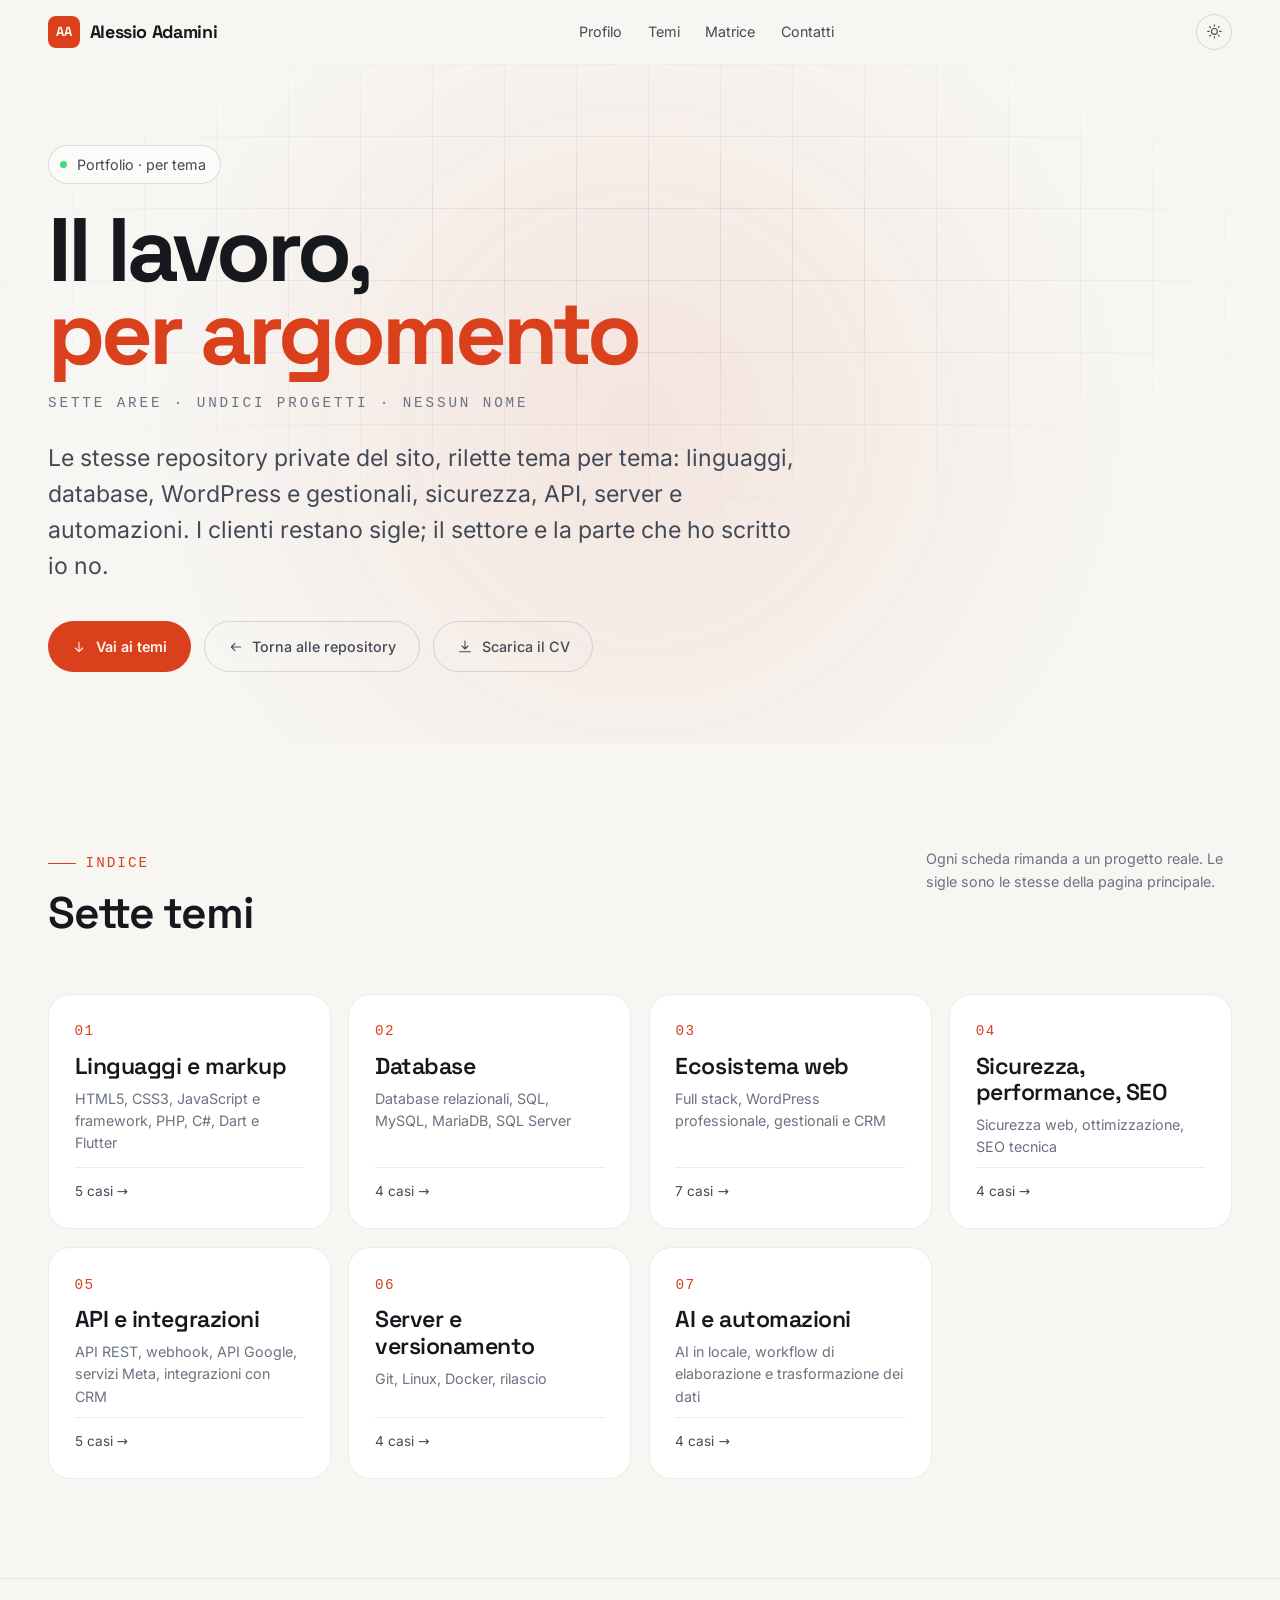
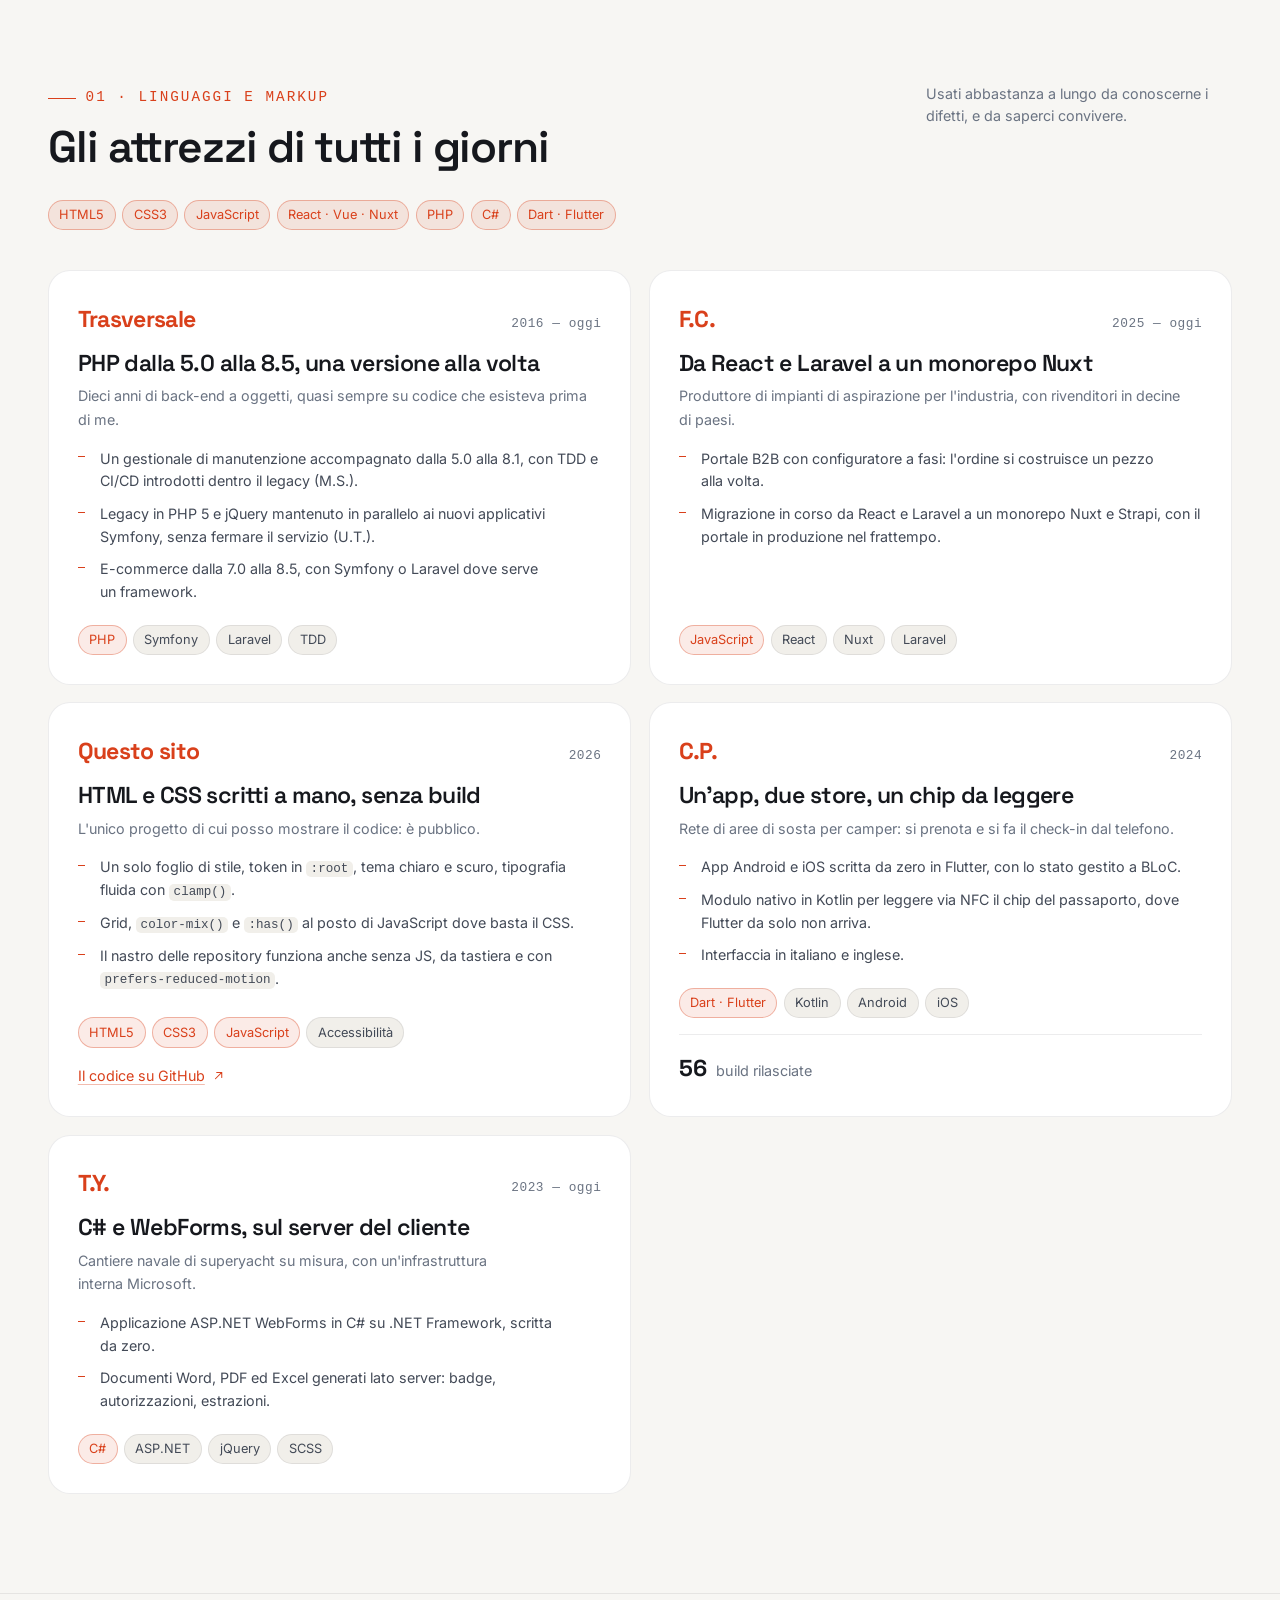
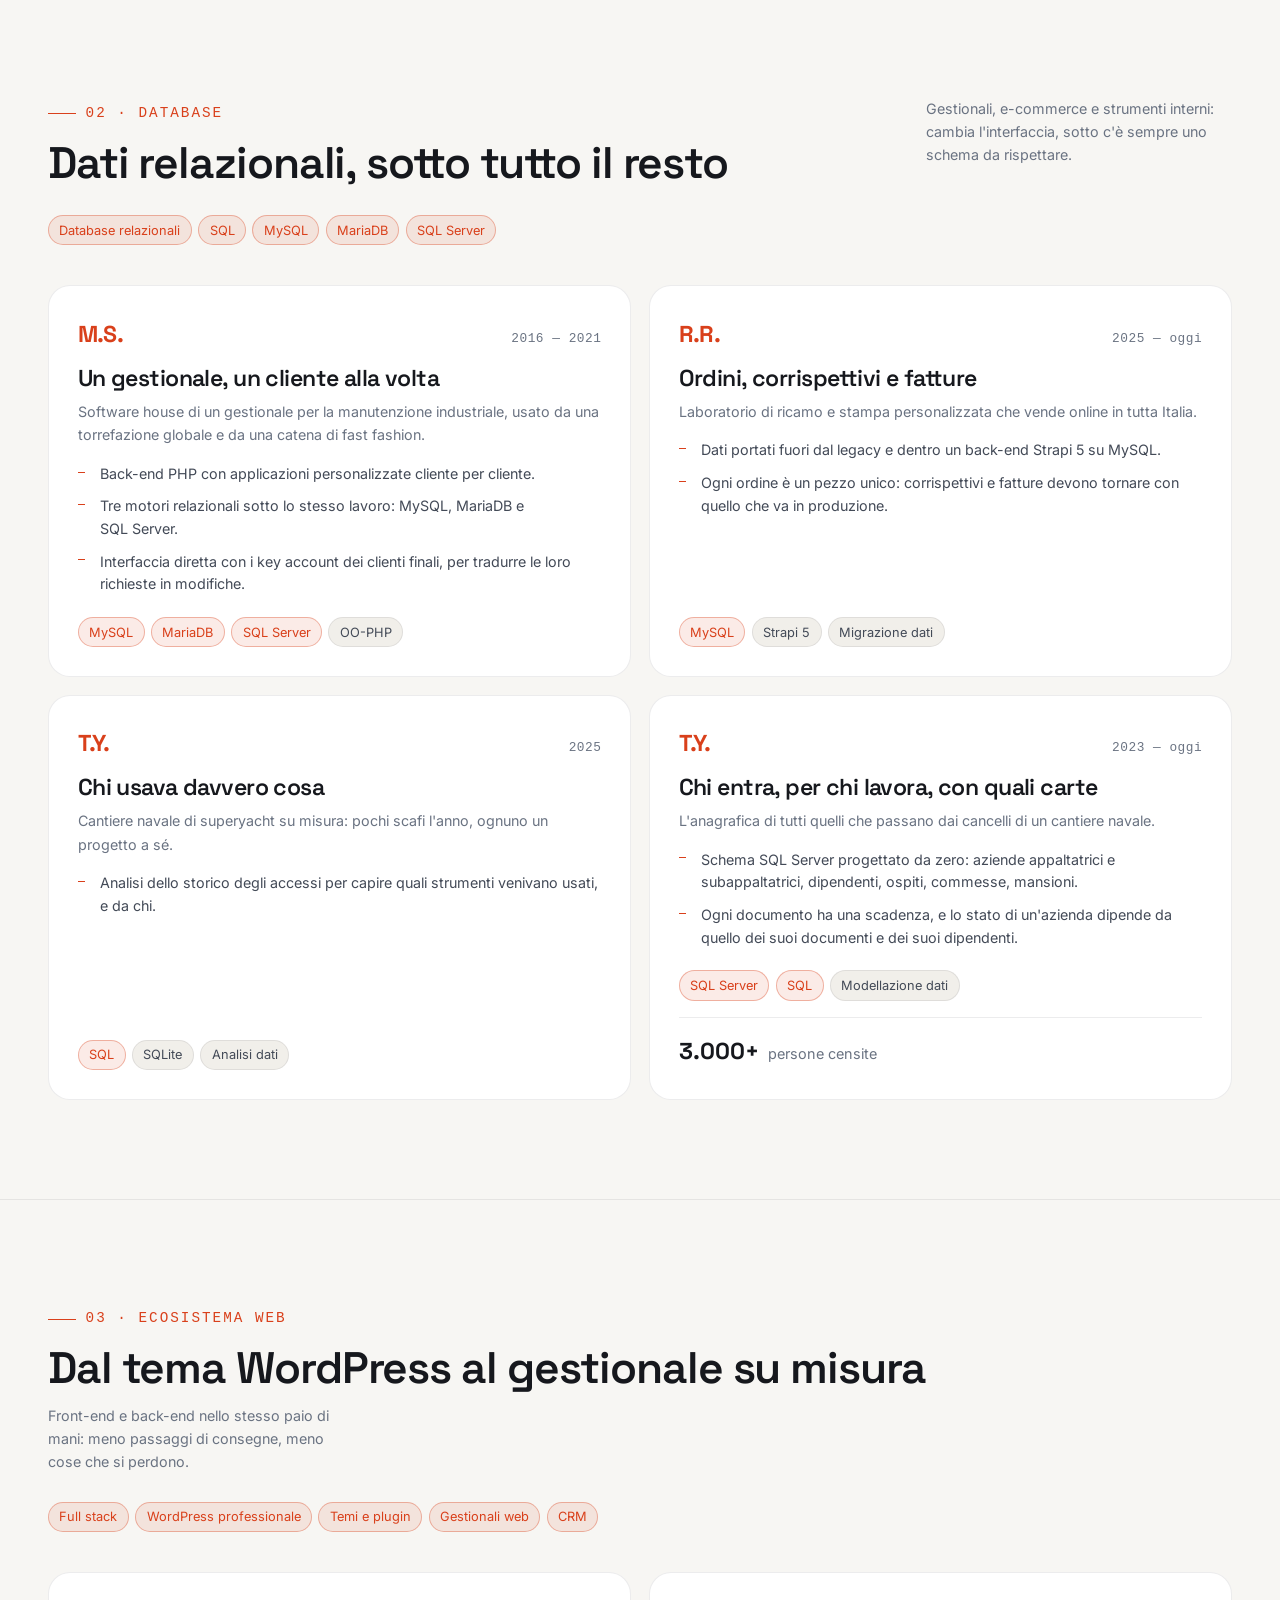
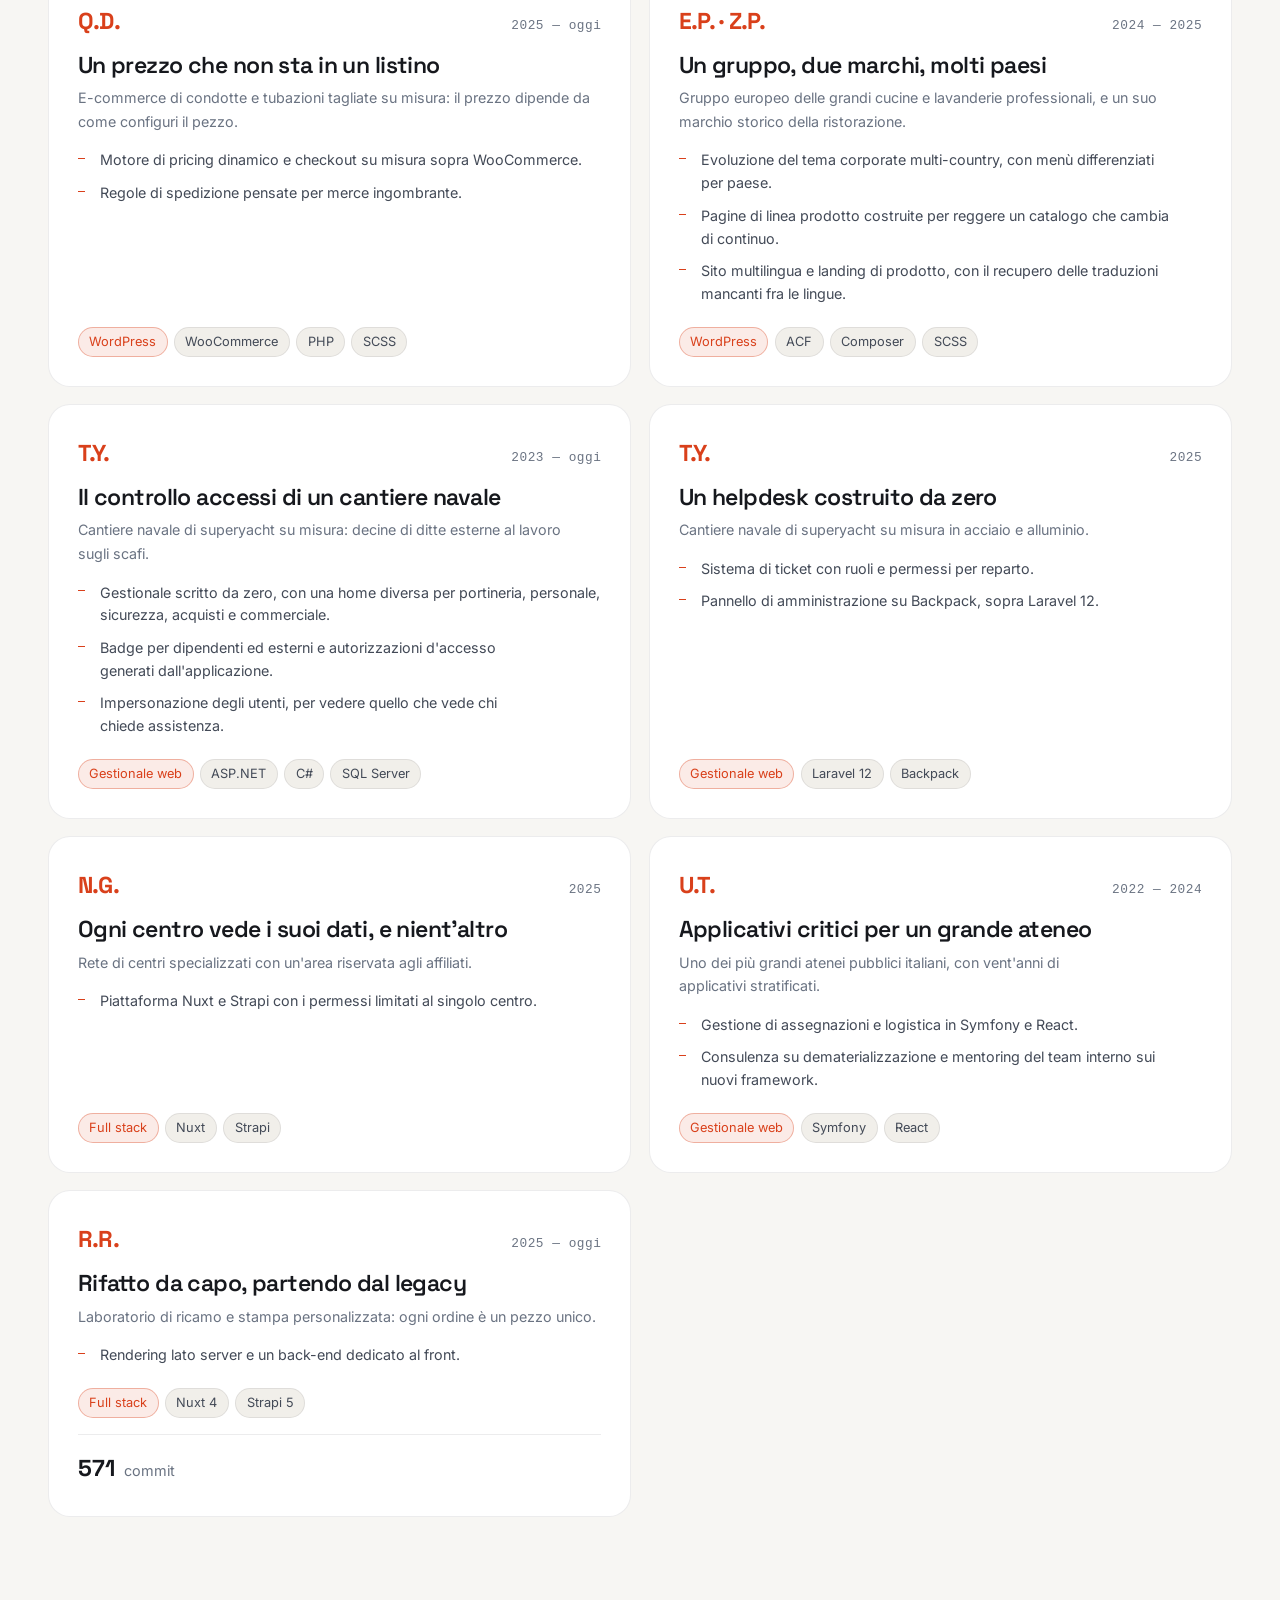
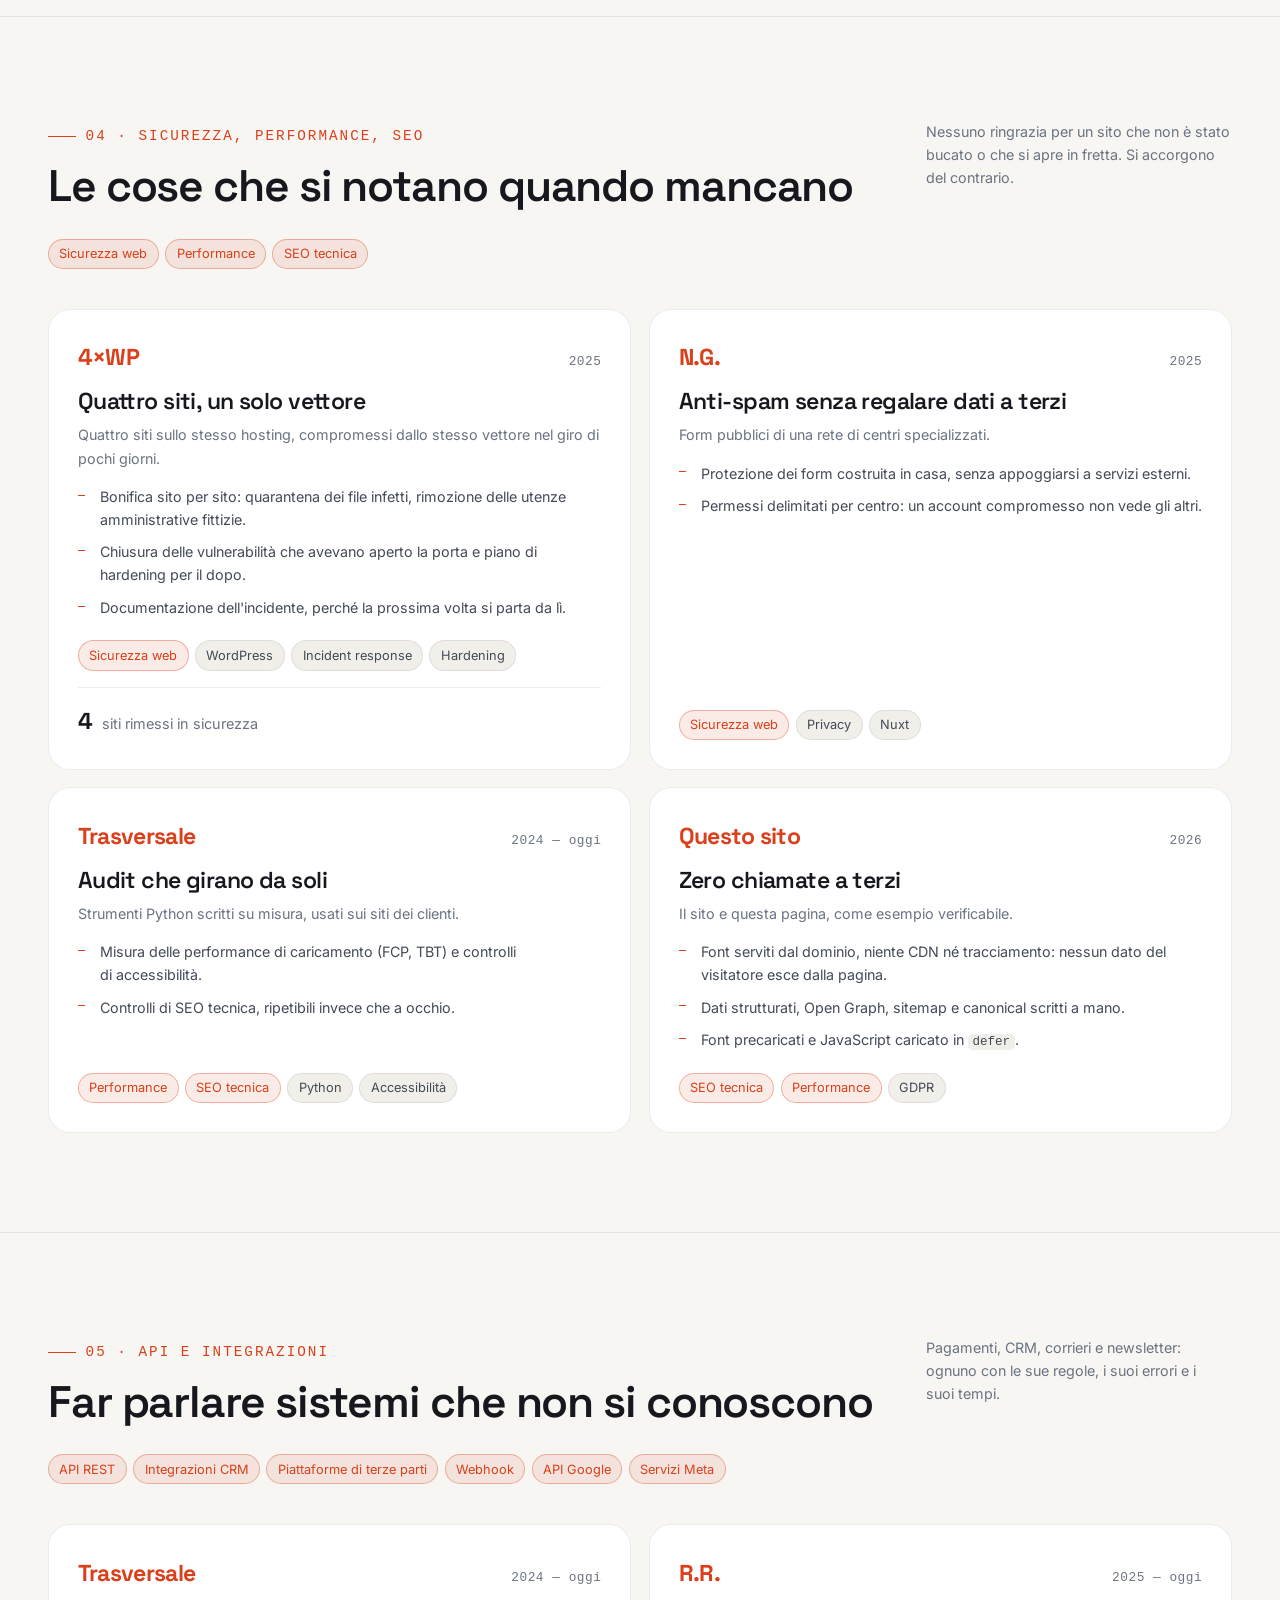
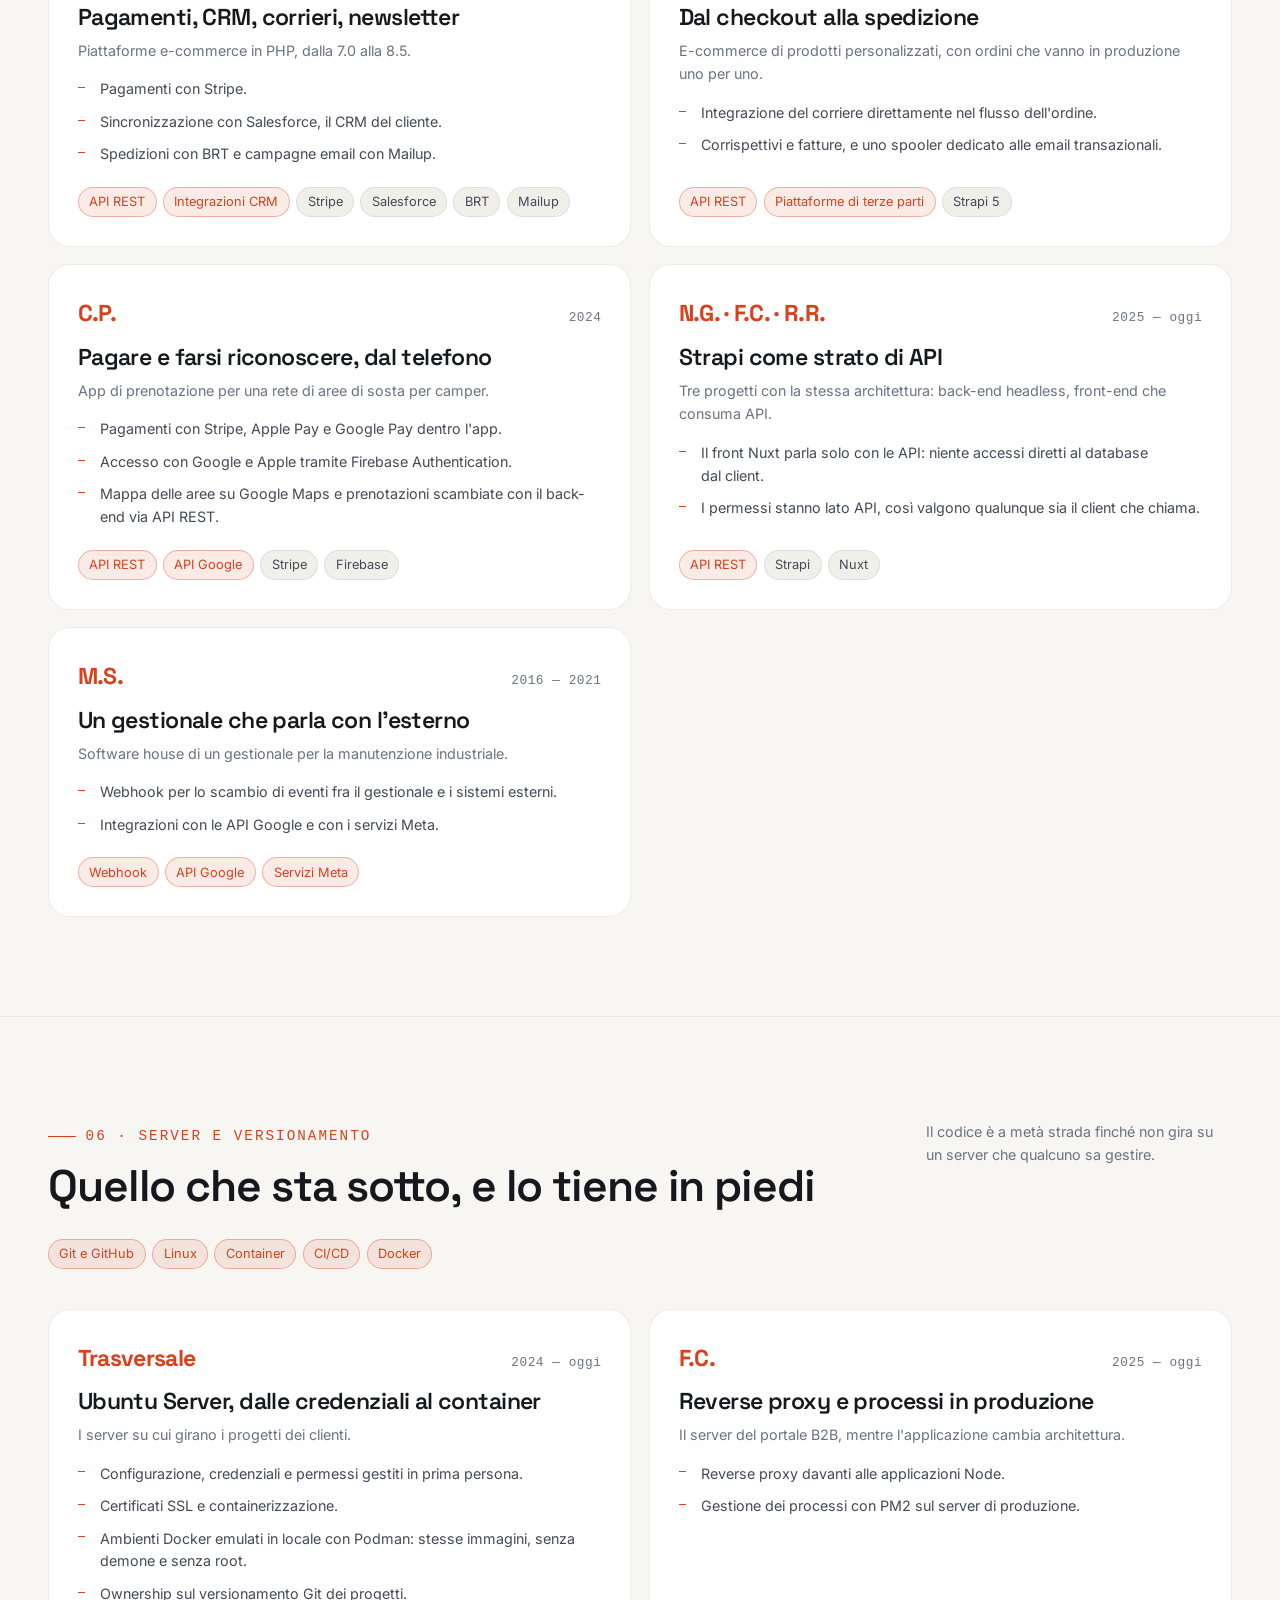
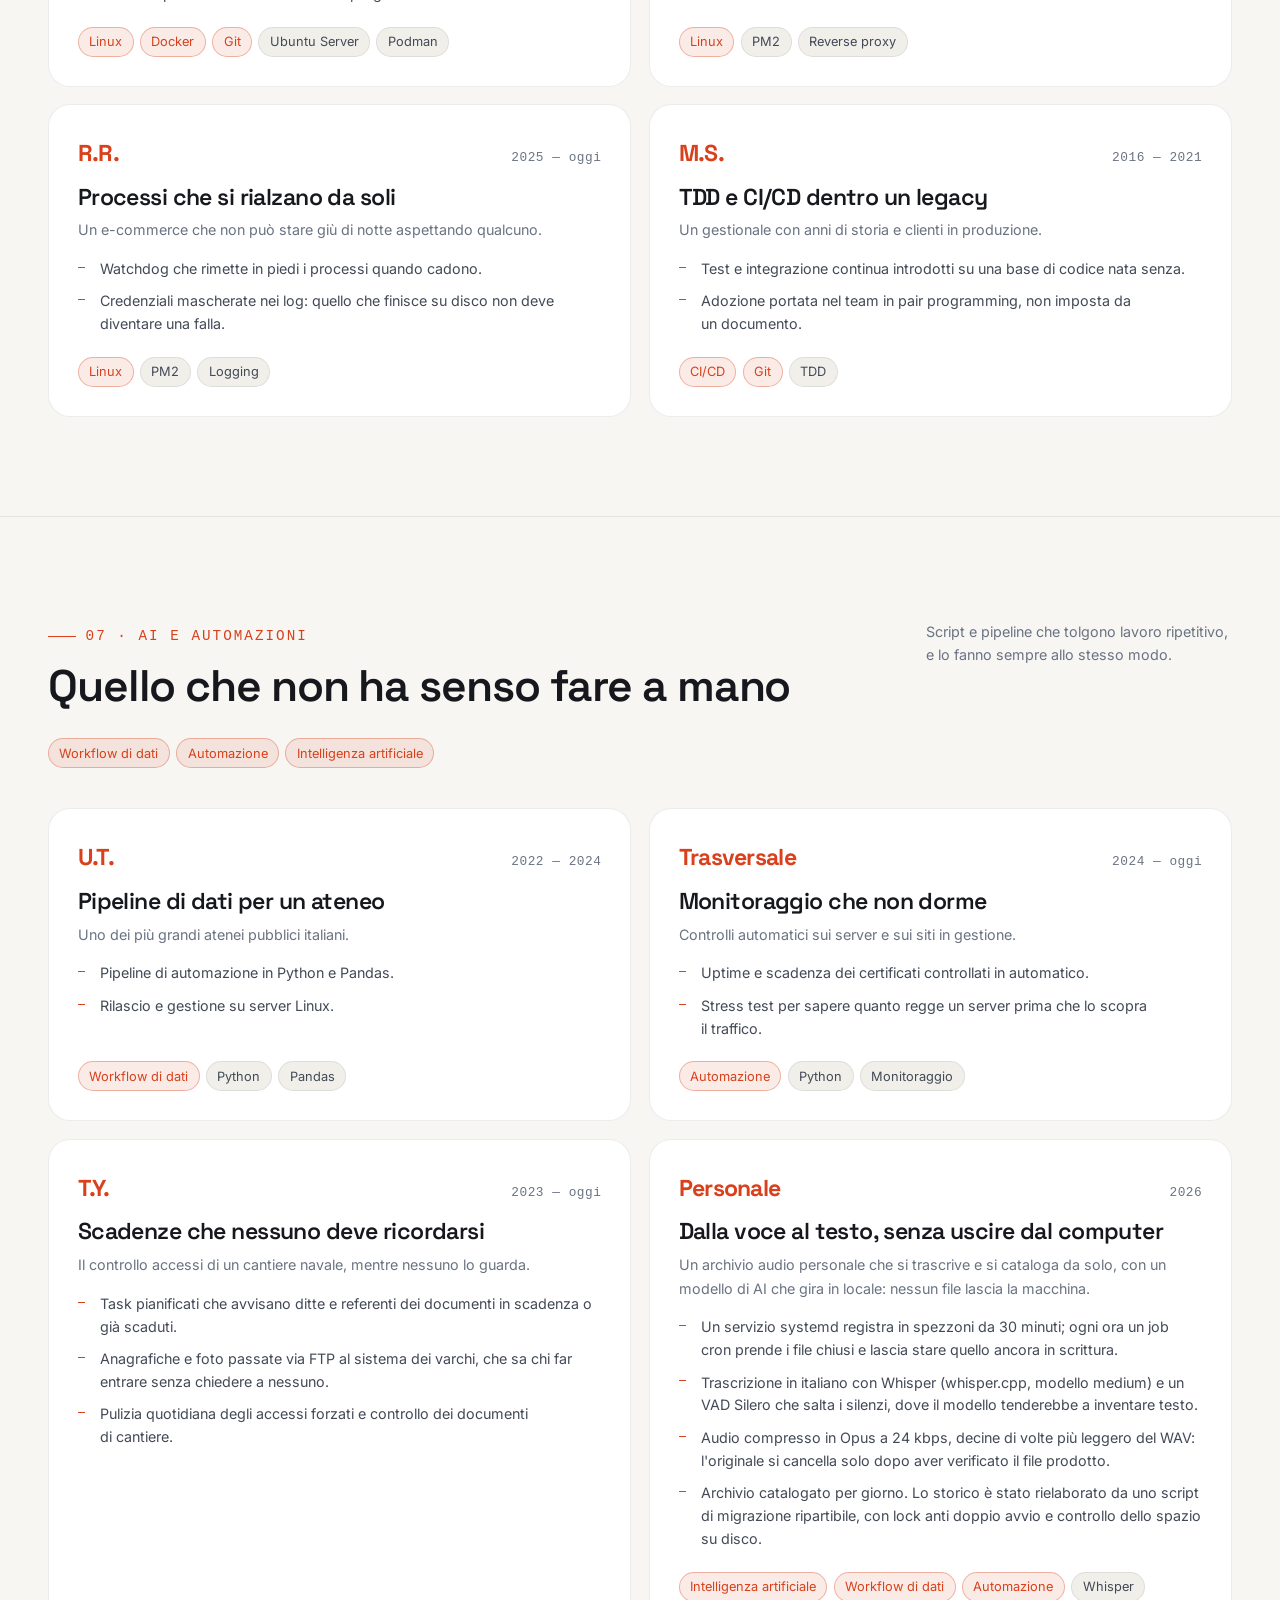
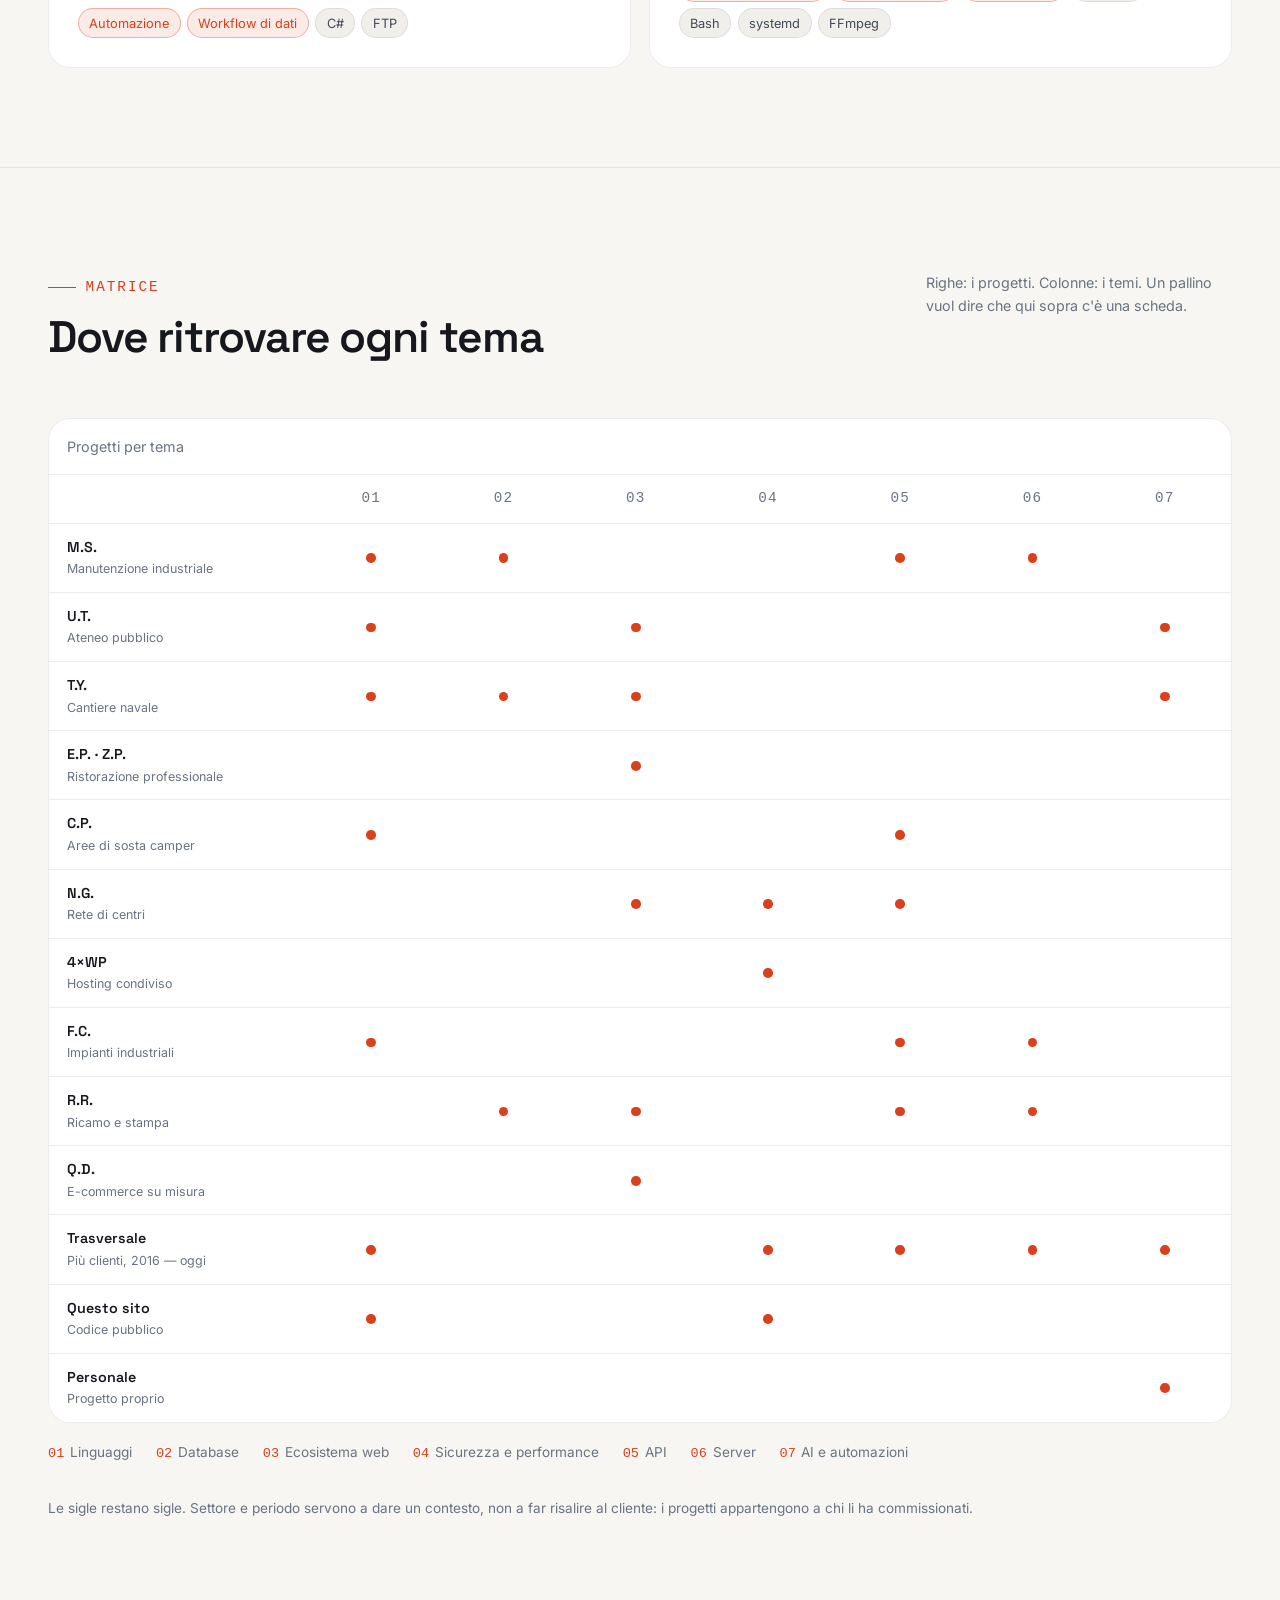
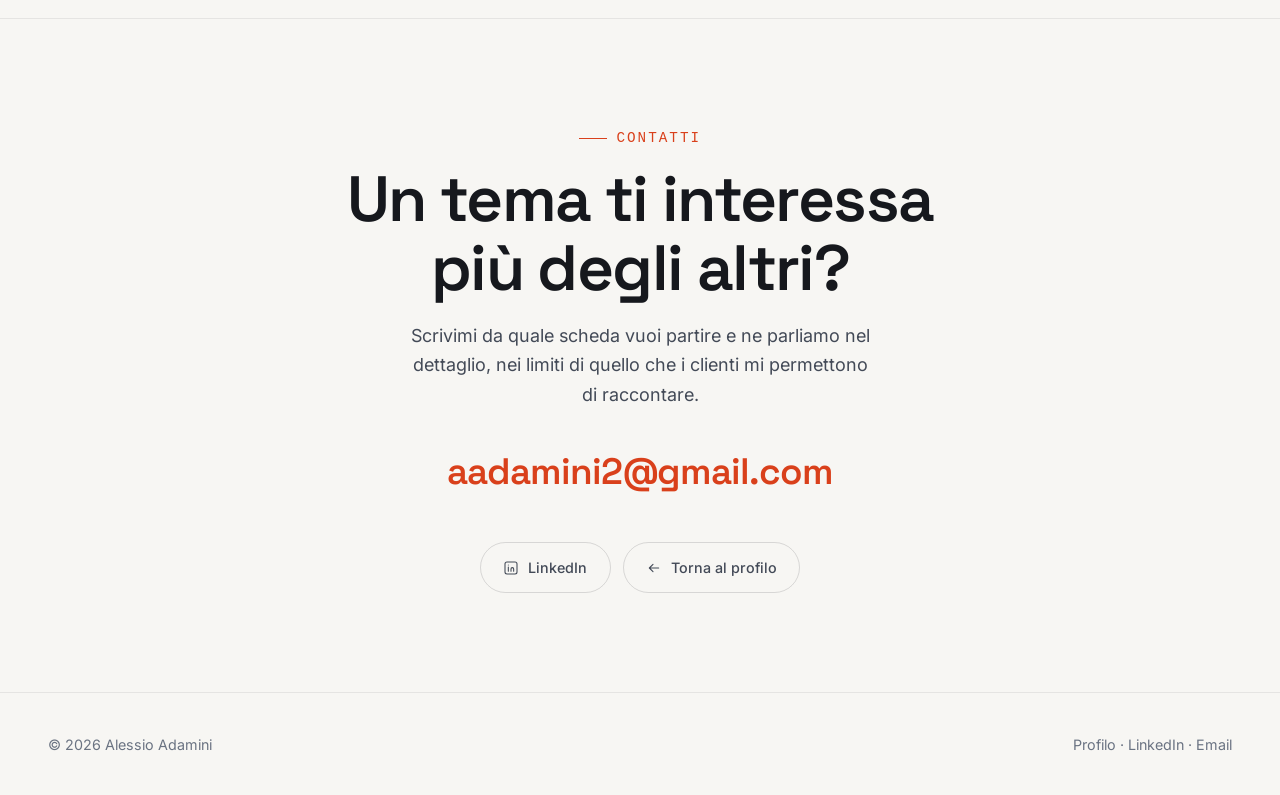
==== commit bf1d2366: "aggiunti progetti" ====
--- a/docs/portfolio/index.html
+++ b/docs/portfolio/index.html
@@ -79,7 +79,7 @@
 			<span class="line accent">per argomento</span>
 		</h1>
 
-		<p class="hero__role reveal" style="--reveal-delay:120ms">Sette aree · dieci progetti · nessun nome</p>
+		<p class="hero__role reveal" style="--reveal-delay:120ms">Sette aree · undici progetti · nessun nome</p>
 
 		<p class="hero__intro reveal" style="--reveal-delay:180ms">Le stesse repository private del sito, rilette tema per tema: linguaggi, database, WordPress e gestionali, sicurezza, API, server e automazioni. I clienti restano sigle; il settore e la parte che ho scritto io no.</p>
 
@@ -114,20 +114,20 @@
 			<a class="area-link reveal" style="--reveal-delay:0ms" href="#linguaggi">
 				<span class="area-link__num">01</span>
 				<span class="area-link__title">Linguaggi e markup</span>
-				<span class="area-link__topics">HTML5, CSS3, JavaScript e framework, PHP</span>
-				<span class="area-link__count">3 casi →</span>
+				<span class="area-link__topics">HTML5, CSS3, JavaScript e framework, PHP, C#, Dart e Flutter</span>
+				<span class="area-link__count">5 casi →</span>
 			</a>
 			<a class="area-link reveal" style="--reveal-delay:50ms" href="#database">
 				<span class="area-link__num">02</span>
 				<span class="area-link__title">Database</span>
 				<span class="area-link__topics">Database relazionali, SQL, MySQL, MariaDB, SQL Server</span>
-				<span class="area-link__count">3 casi →</span>
+				<span class="area-link__count">4 casi →</span>
 			</a>
 			<a class="area-link reveal" style="--reveal-delay:100ms" href="#web">
 				<span class="area-link__num">03</span>
 				<span class="area-link__title">Ecosistema web</span>
 				<span class="area-link__topics">Full stack, WordPress professionale, gestionali e CRM</span>
-				<span class="area-link__count">6 casi →</span>
+				<span class="area-link__count">7 casi →</span>
 			</a>
 			<a class="area-link reveal" style="--reveal-delay:150ms" href="#sicurezza">
 				<span class="area-link__num">04</span>
@@ -139,7 +139,7 @@
 				<span class="area-link__num">05</span>
 				<span class="area-link__title">API e integrazioni</span>
 				<span class="area-link__topics">API REST, webhook, API Google, servizi Meta, integrazioni con CRM</span>
-				<span class="area-link__count">4 casi →</span>
+				<span class="area-link__count">5 casi →</span>
 			</a>
 			<a class="area-link reveal" style="--reveal-delay:250ms" href="#sistemi">
 				<span class="area-link__num">06</span>
@@ -151,7 +151,7 @@
 				<span class="area-link__num">07</span>
 				<span class="area-link__title">AI e automazioni</span>
 				<span class="area-link__topics">AI in locale, workflow di elaborazione e trasformazione dei dati</span>
-				<span class="area-link__count">3 casi →</span>
+				<span class="area-link__count">4 casi →</span>
 			</a>
 		</div>
 	</div>
@@ -174,6 +174,8 @@
 			<li class="tag tag--theme">JavaScript</li>
 			<li class="tag tag--theme">React · Vue · Nuxt</li>
 			<li class="tag tag--theme">PHP</li>
+			<li class="tag tag--theme">C#</li>
+			<li class="tag tag--theme">Dart · Flutter</li>
 		</ul>
 
 		<div class="cases">
@@ -216,7 +218,7 @@
 				</ul>
 			</article>
 
-			<article class="case reveal" style="--reveal-delay:140ms">
+			<article class="case reveal">
 				<div class="case__head">
 					<p class="case__sigla">Questo sito</p>
 					<p class="case__period">2026</p>
@@ -238,6 +240,46 @@
 					Il codice su GitHub
 					<svg viewBox="0 0 24 24" fill="none" stroke="currentColor" stroke-width="1.6" stroke-linecap="round" stroke-linejoin="round" aria-hidden="true" focusable="false"><path d="M7 17 17 7m0 0H9m8 0v8"/></svg>
 				</a>
+			</article>
+
+			<article class="case reveal" style="--reveal-delay:70ms">
+				<div class="case__head">
+					<p class="case__sigla">C.P.</p>
+					<p class="case__period">2024</p>
+				</div>
+				<h3 class="case__title">Un'app, due store, un chip da leggere</h3>
+				<p class="case__context">Rete di aree di sosta per camper: si prenota e si fa il check-in dal telefono.</p>
+				<ul class="case__list">
+					<li>App Android e iOS scritta da zero in Flutter, con lo stato gestito a BLoC.</li>
+					<li>Modulo nativo in Kotlin per leggere via NFC il chip del passaporto, dove Flutter da solo non arriva.</li>
+					<li>Interfaccia in italiano e inglese.</li>
+				</ul>
+				<ul class="tags">
+					<li class="tag tag--theme">Dart · Flutter</li>
+					<li class="tag">Kotlin</li>
+					<li class="tag">Android</li>
+					<li class="tag">iOS</li>
+				</ul>
+				<p class="case__metric"><span class="work-card__metric-value">56</span> build rilasciate</p>
+			</article>
+
+			<article class="case reveal">
+				<div class="case__head">
+					<p class="case__sigla">T.Y.</p>
+					<p class="case__period">2023 — oggi</p>
+				</div>
+				<h3 class="case__title">C# e WebForms, sul server del cliente</h3>
+				<p class="case__context">Cantiere navale di superyacht su misura, con un'infrastruttura interna Microsoft.</p>
+				<ul class="case__list">
+					<li>Applicazione ASP.NET WebForms in C# su .NET Framework, scritta da zero.</li>
+					<li>Documenti Word, PDF ed Excel generati lato server: badge, autorizzazioni, estrazioni.</li>
+				</ul>
+				<ul class="tags">
+					<li class="tag tag--theme">C#</li>
+					<li class="tag">ASP.NET</li>
+					<li class="tag">jQuery</li>
+					<li class="tag">SCSS</li>
+				</ul>
 			</article>
 		</div>
 	</div>
@@ -301,7 +343,7 @@
 				</ul>
 			</article>
 
-			<article class="case reveal" style="--reveal-delay:140ms">
+			<article class="case reveal">
 				<div class="case__head">
 					<p class="case__sigla">T.Y.</p>
 					<p class="case__period">2025</p>
@@ -316,6 +358,25 @@
 					<li class="tag">SQLite</li>
 					<li class="tag">Analisi dati</li>
 				</ul>
+			</article>
+
+			<article class="case reveal" style="--reveal-delay:70ms">
+				<div class="case__head">
+					<p class="case__sigla">T.Y.</p>
+					<p class="case__period">2023 — oggi</p>
+				</div>
+				<h3 class="case__title">Chi entra, per chi lavora, con quali carte</h3>
+				<p class="case__context">L'anagrafica di tutti quelli che passano dai cancelli di un cantiere navale.</p>
+				<ul class="case__list">
+					<li>Schema SQL Server progettato da zero: aziende appaltatrici e subappaltatrici, dipendenti, ospiti, commesse, mansioni.</li>
+					<li>Ogni documento ha una scadenza, e lo stato di un'azienda dipende da quello dei suoi documenti e dei suoi dipendenti.</li>
+				</ul>
+				<ul class="tags">
+					<li class="tag tag--theme">SQL Server</li>
+					<li class="tag tag--theme">SQL</li>
+					<li class="tag">Modellazione dati</li>
+				</ul>
+				<p class="case__metric"><span class="work-card__metric-value">3.000+</span> persone censite</p>
 			</article>
 		</div>
 	</div>
@@ -383,6 +444,26 @@
 			<article class="case reveal">
 				<div class="case__head">
 					<p class="case__sigla">T.Y.</p>
+					<p class="case__period">2023 — oggi</p>
+				</div>
+				<h3 class="case__title">Il controllo accessi di un cantiere navale</h3>
+				<p class="case__context">Cantiere navale di superyacht su misura: decine di ditte esterne al lavoro sugli scafi.</p>
+				<ul class="case__list">
+					<li>Gestionale scritto da zero, con una home diversa per portineria, personale, sicurezza, acquisti e commerciale.</li>
+					<li>Badge per dipendenti ed esterni e autorizzazioni d'accesso generati dall'applicazione.</li>
+					<li>Impersonazione degli utenti, per vedere quello che vede chi chiede assistenza.</li>
+				</ul>
+				<ul class="tags">
+					<li class="tag tag--theme">Gestionale web</li>
+					<li class="tag">ASP.NET</li>
+					<li class="tag">C#</li>
+					<li class="tag">SQL Server</li>
+				</ul>
+			</article>
+
+			<article class="case reveal" style="--reveal-delay:70ms">
+				<div class="case__head">
+					<p class="case__sigla">T.Y.</p>
 					<p class="case__period">2025</p>
 				</div>
 				<h3 class="case__title">Un helpdesk costruito da zero</h3>
@@ -398,7 +479,7 @@
 				</ul>
 			</article>
 
-			<article class="case reveal" style="--reveal-delay:70ms">
+			<article class="case reveal">
 				<div class="case__head">
 					<p class="case__sigla">N.G.</p>
 					<p class="case__period">2025</p>
@@ -415,7 +496,7 @@
 				</ul>
 			</article>
 
-			<article class="case reveal">
+			<article class="case reveal" style="--reveal-delay:70ms">
 				<div class="case__head">
 					<p class="case__sigla">U.T.</p>
 					<p class="case__period">2022 — 2024</p>
@@ -433,7 +514,7 @@
 				</ul>
 			</article>
 
-			<article class="case reveal" style="--reveal-delay:70ms">
+			<article class="case reveal">
 				<div class="case__head">
 					<p class="case__sigla">R.R.</p>
 					<p class="case__period">2025 — oggi</p>
@@ -615,6 +696,26 @@
 
 			<article class="case reveal">
 				<div class="case__head">
+					<p class="case__sigla">C.P.</p>
+					<p class="case__period">2024</p>
+				</div>
+				<h3 class="case__title">Pagare e farsi riconoscere, dal telefono</h3>
+				<p class="case__context">App di prenotazione per una rete di aree di sosta per camper.</p>
+				<ul class="case__list">
+					<li>Pagamenti con Stripe, Apple Pay e Google Pay dentro l'app.</li>
+					<li>Accesso con Google e Apple tramite Firebase Authentication.</li>
+					<li>Mappa delle aree su Google Maps e prenotazioni scambiate con il back-end via API REST.</li>
+				</ul>
+				<ul class="tags">
+					<li class="tag tag--theme">API REST</li>
+					<li class="tag tag--theme">API Google</li>
+					<li class="tag">Stripe</li>
+					<li class="tag">Firebase</li>
+				</ul>
+			</article>
+
+			<article class="case reveal" style="--reveal-delay:70ms">
+				<div class="case__head">
 					<p class="case__sigla">N.G. · F.C. · R.R.</p>
 					<p class="case__period">2025 — oggi</p>
 				</div>
@@ -631,7 +732,7 @@
 				</ul>
 			</article>
 
-			<article class="case reveal" style="--reveal-delay:70ms">
+			<article class="case reveal">
 				<div class="case__head">
 					<p class="case__sigla">M.S.</p>
 					<p class="case__period">2016 — 2021</p>
@@ -810,6 +911,26 @@
 
 			<article class="case reveal">
 				<div class="case__head">
+					<p class="case__sigla">T.Y.</p>
+					<p class="case__period">2023 — oggi</p>
+				</div>
+				<h3 class="case__title">Scadenze che nessuno deve ricordarsi</h3>
+				<p class="case__context">Il controllo accessi di un cantiere navale, mentre nessuno lo guarda.</p>
+				<ul class="case__list">
+					<li>Task pianificati che avvisano ditte e referenti dei documenti in scadenza o già scaduti.</li>
+					<li>Anagrafiche e foto passate via FTP al sistema dei varchi, che sa chi far entrare senza chiedere a nessuno.</li>
+					<li>Pulizia quotidiana degli accessi forzati e controllo dei documenti di cantiere.</li>
+				</ul>
+				<ul class="tags">
+					<li class="tag tag--theme">Automazione</li>
+					<li class="tag tag--theme">Workflow di dati</li>
+					<li class="tag">C#</li>
+					<li class="tag">FTP</li>
+				</ul>
+			</article>
+
+			<article class="case reveal" style="--reveal-delay:70ms">
+				<div class="case__head">
 					<p class="case__sigla">Personale</p>
 					<p class="case__period">2026</p>
 				</div>
@@ -883,6 +1004,16 @@
 						<td><span class="mx-dot" aria-hidden="true"></span><span class="screen-reader-text">sì</span></td>
 					</tr>
 					<tr>
+						<th scope="row">T.Y.<small>Cantiere navale</small></th>
+						<td><span class="mx-dot" aria-hidden="true"></span><span class="screen-reader-text">sì</span></td>
+						<td><span class="mx-dot" aria-hidden="true"></span><span class="screen-reader-text">sì</span></td>
+						<td><span class="mx-dot" aria-hidden="true"></span><span class="screen-reader-text">sì</span></td>
+						<td><span class="screen-reader-text">no</span></td>
+						<td><span class="screen-reader-text">no</span></td>
+						<td><span class="screen-reader-text">no</span></td>
+						<td><span class="mx-dot" aria-hidden="true"></span><span class="screen-reader-text">sì</span></td>
+					</tr>
+					<tr>
 						<th scope="row">E.P. · Z.P.<small>Ristorazione professionale</small></th>
 						<td><span class="screen-reader-text">no</span></td>
 						<td><span class="screen-reader-text">no</span></td>
@@ -893,12 +1024,12 @@
 						<td><span class="screen-reader-text">no</span></td>
 					</tr>
 					<tr>
-						<th scope="row">T.Y.<small>Cantiere navale</small></th>
-						<td><span class="screen-reader-text">no</span></td>
-						<td><span class="mx-dot" aria-hidden="true"></span><span class="screen-reader-text">sì</span></td>
-						<td><span class="mx-dot" aria-hidden="true"></span><span class="screen-reader-text">sì</span></td>
-						<td><span class="screen-reader-text">no</span></td>
-						<td><span class="screen-reader-text">no</span></td>
+						<th scope="row">C.P.<small>Aree di sosta camper</small></th>
+						<td><span class="mx-dot" aria-hidden="true"></span><span class="screen-reader-text">sì</span></td>
+						<td><span class="screen-reader-text">no</span></td>
+						<td><span class="screen-reader-text">no</span></td>
+						<td><span class="screen-reader-text">no</span></td>
+						<td><span class="mx-dot" aria-hidden="true"></span><span class="screen-reader-text">sì</span></td>
 						<td><span class="screen-reader-text">no</span></td>
 						<td><span class="screen-reader-text">no</span></td>
 					</tr>
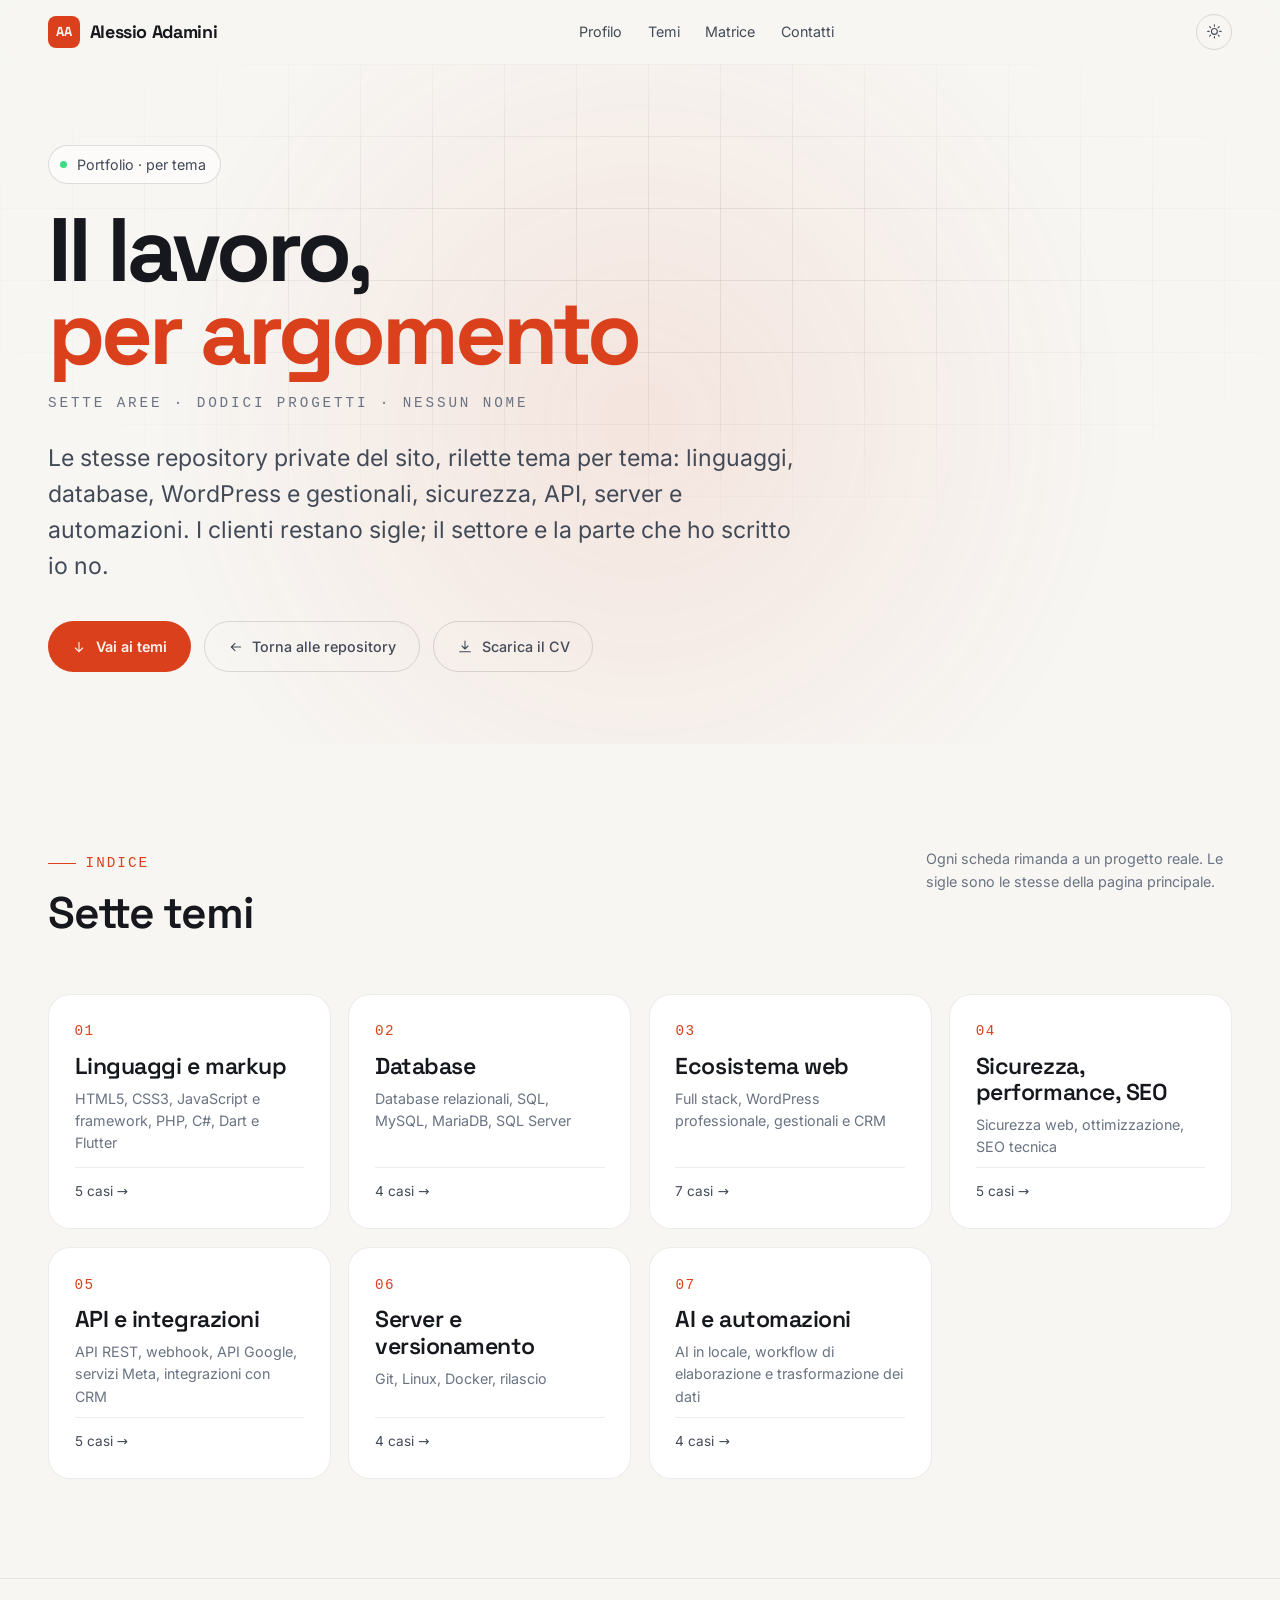
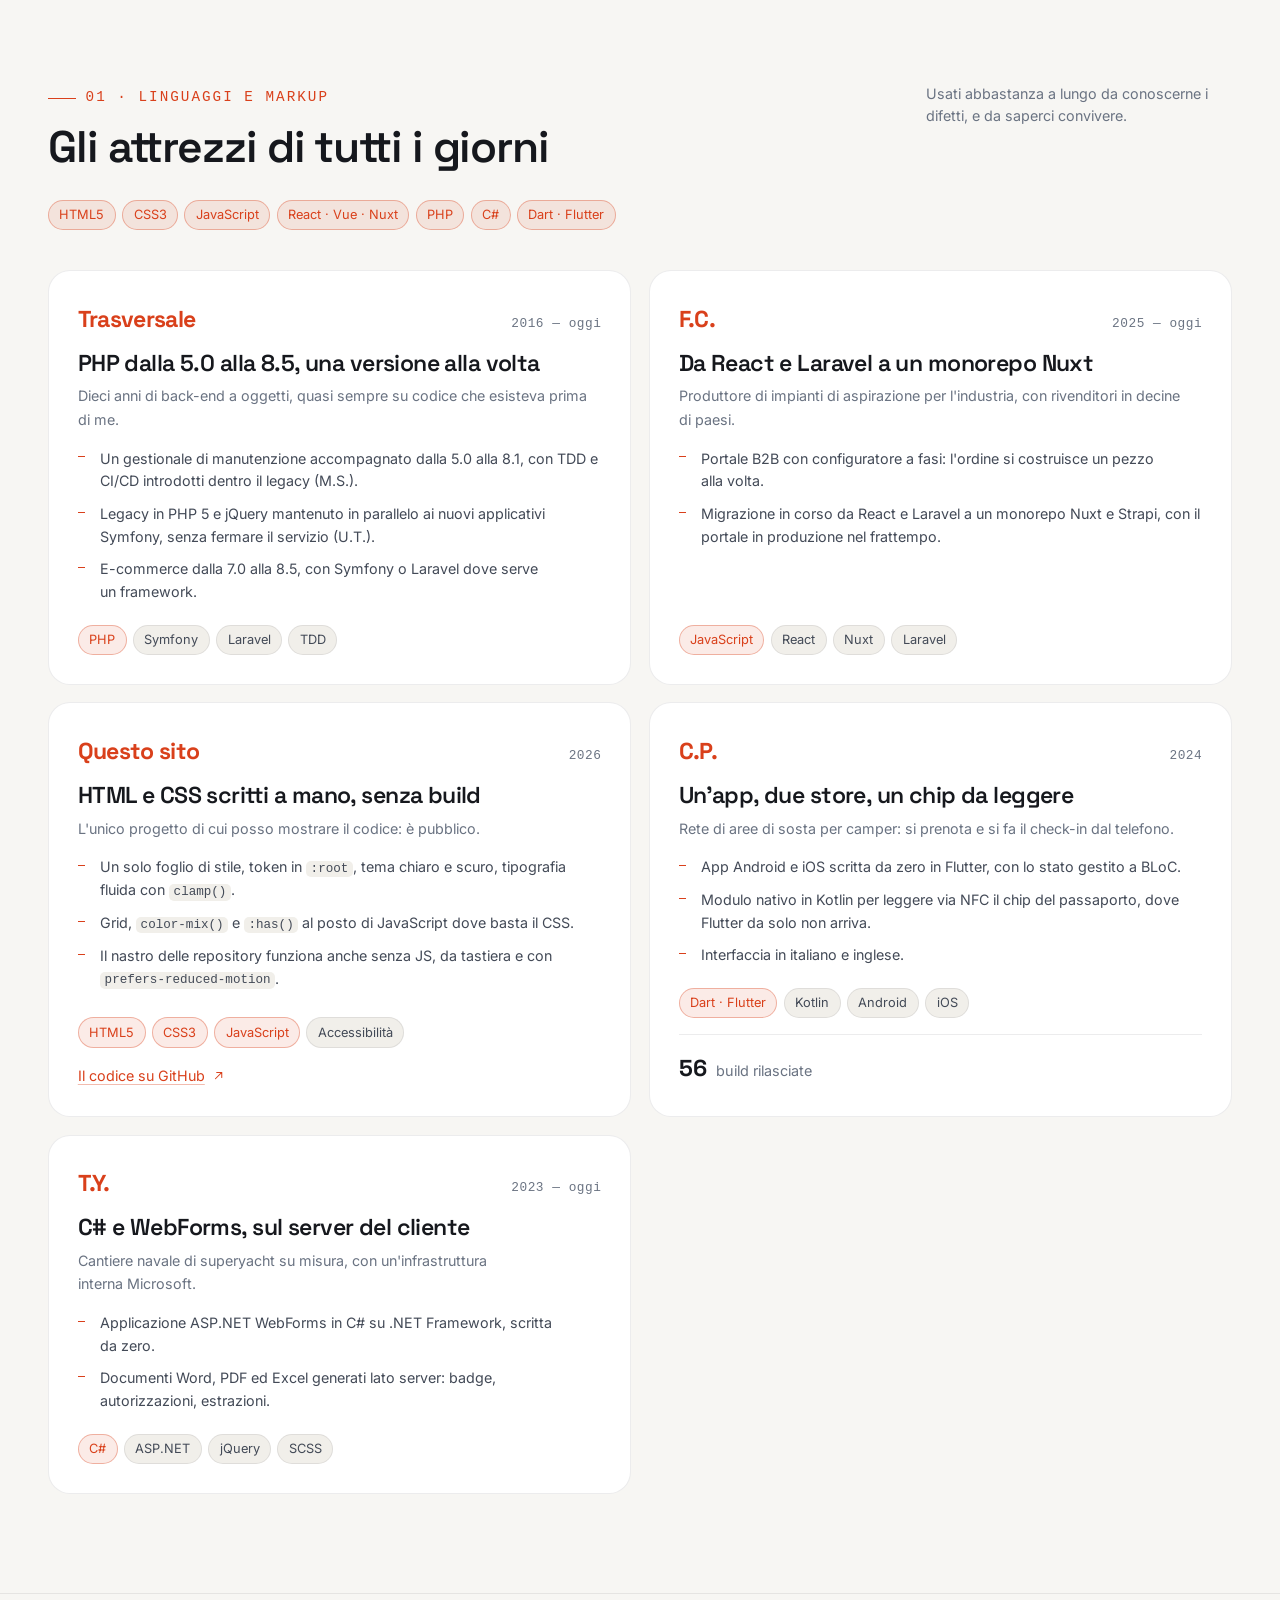
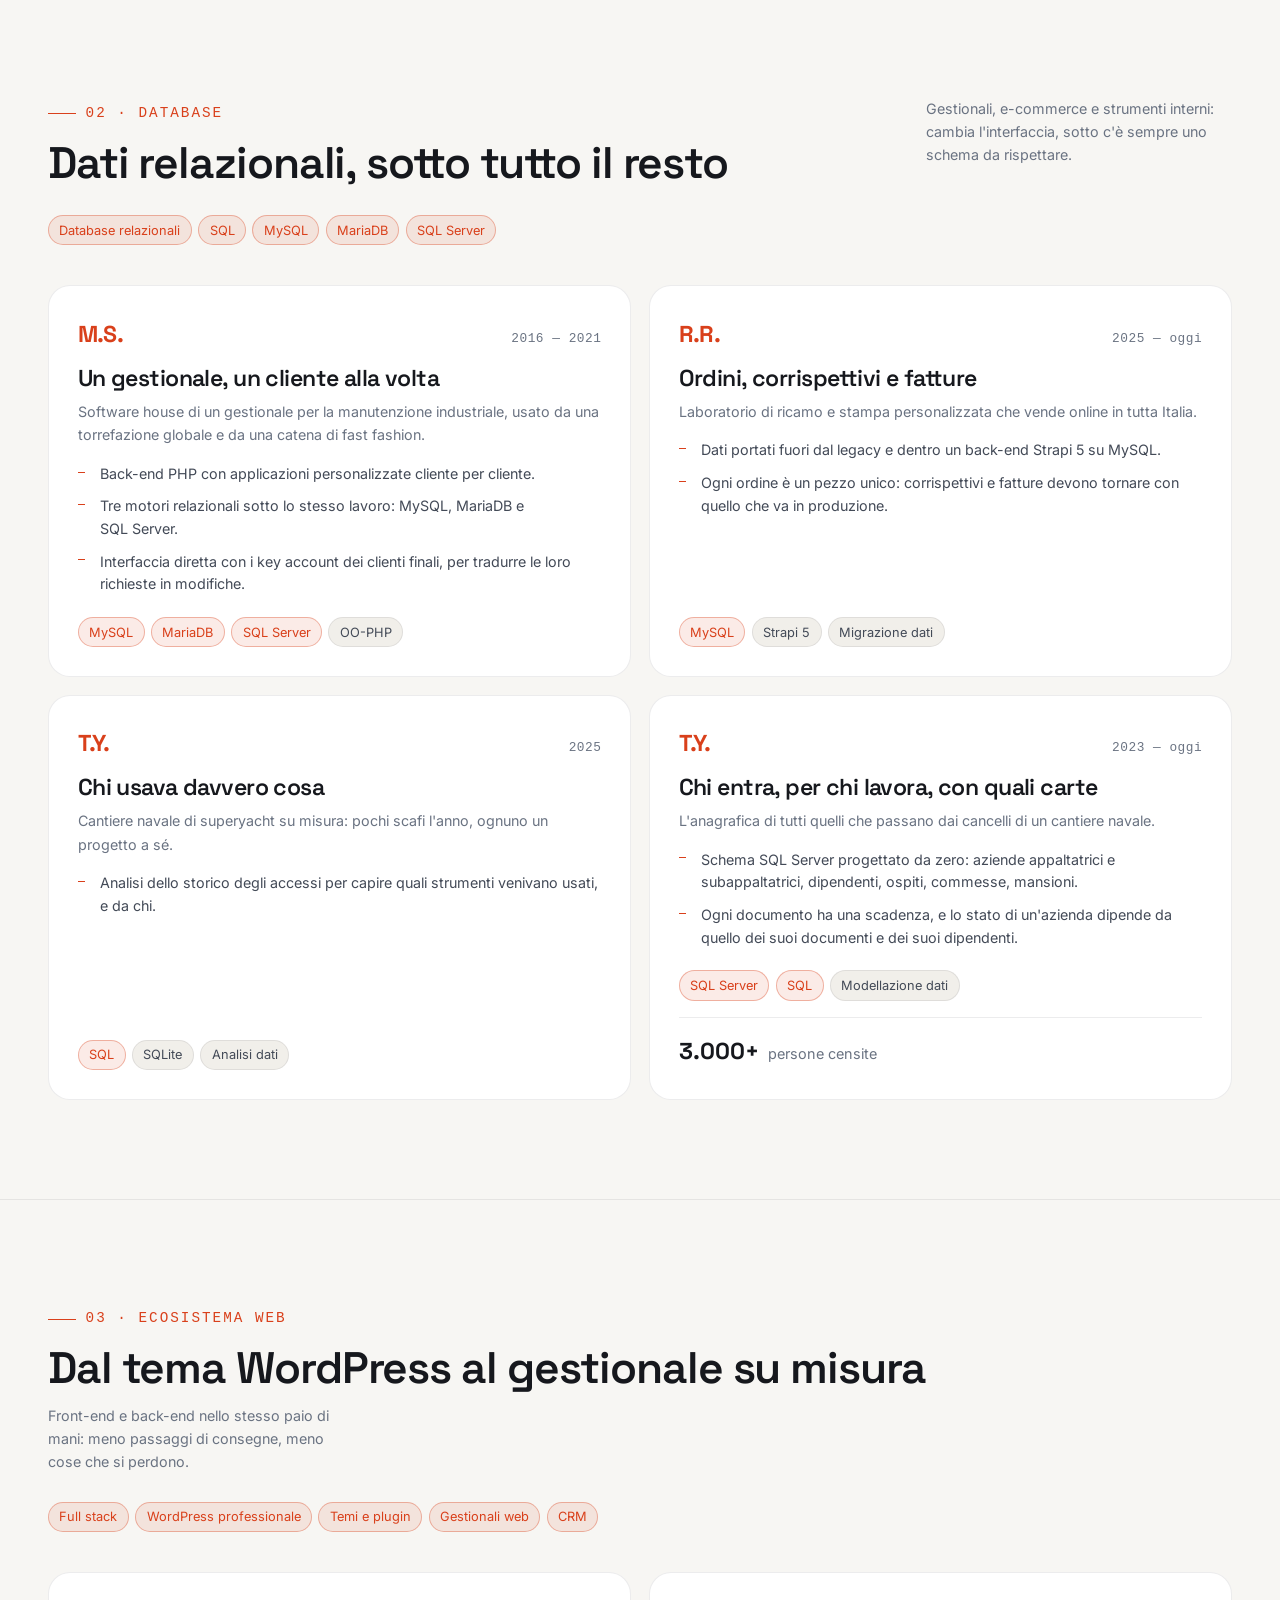
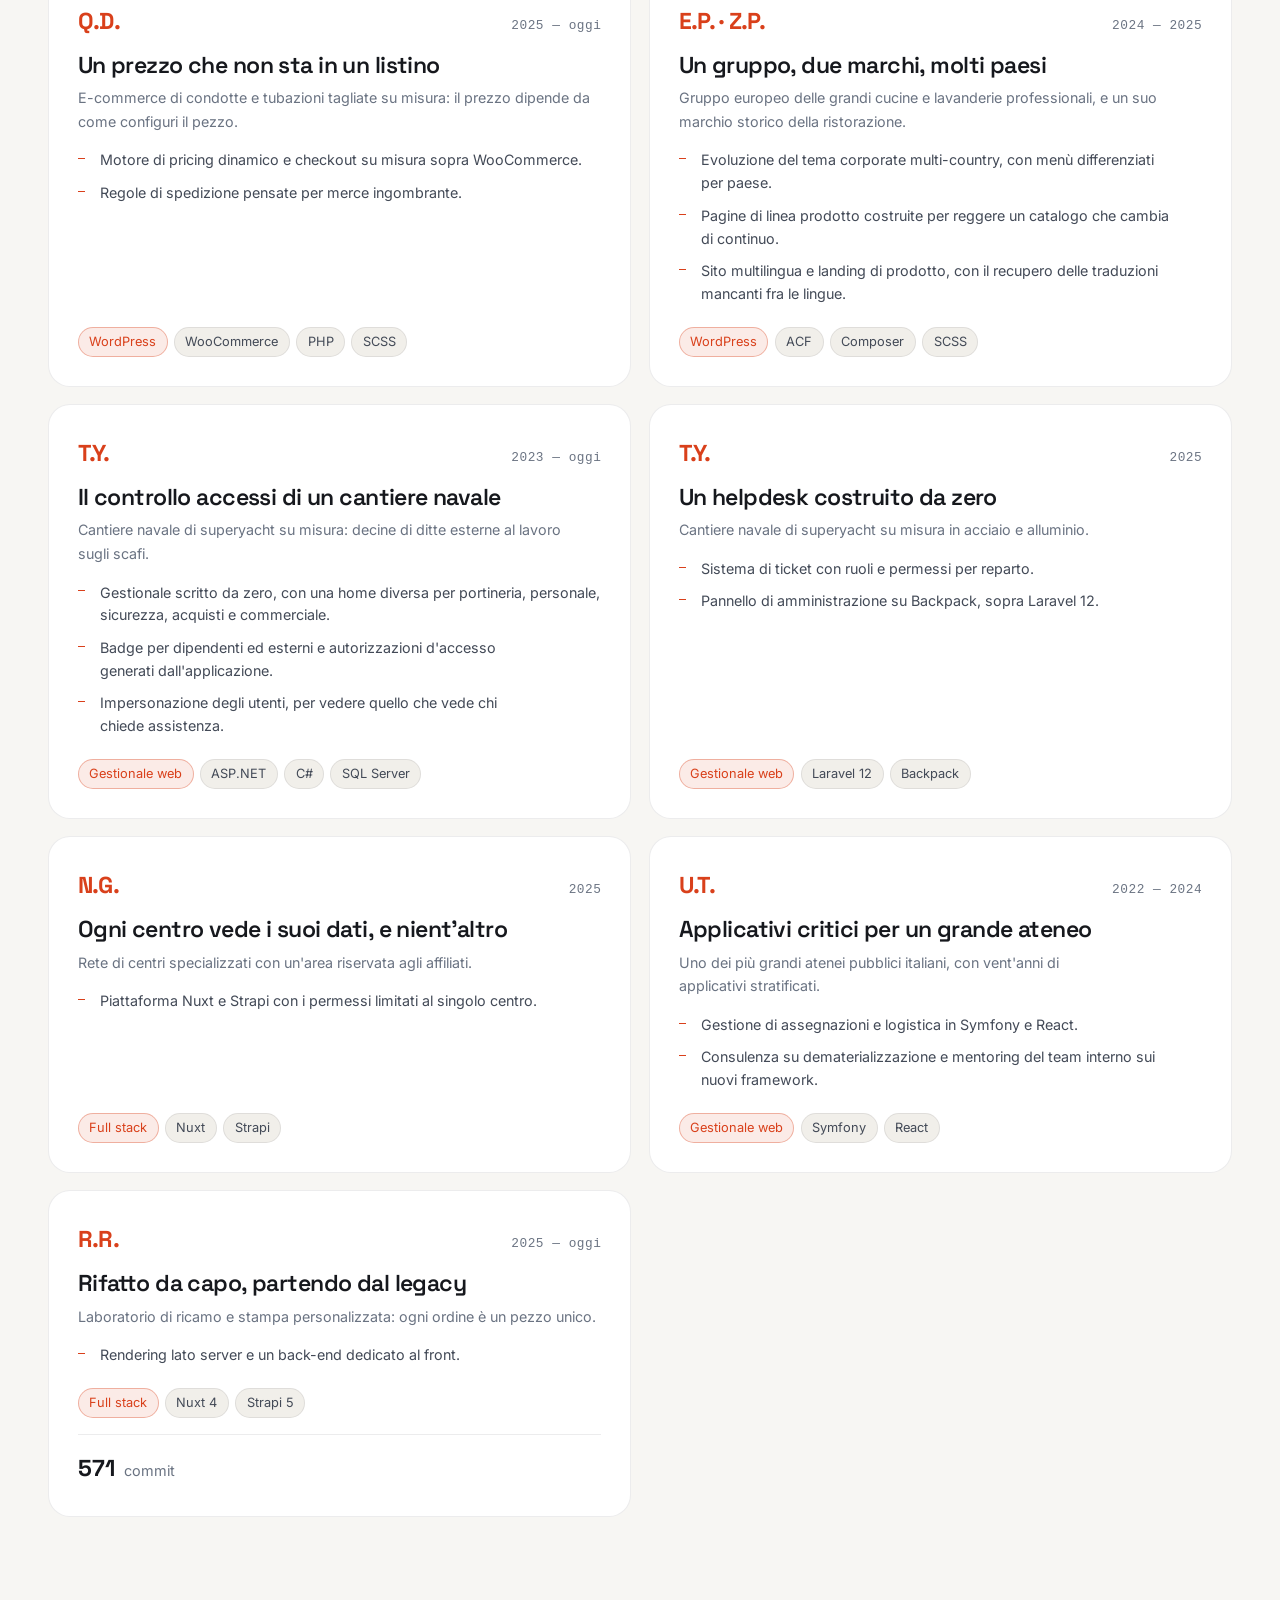
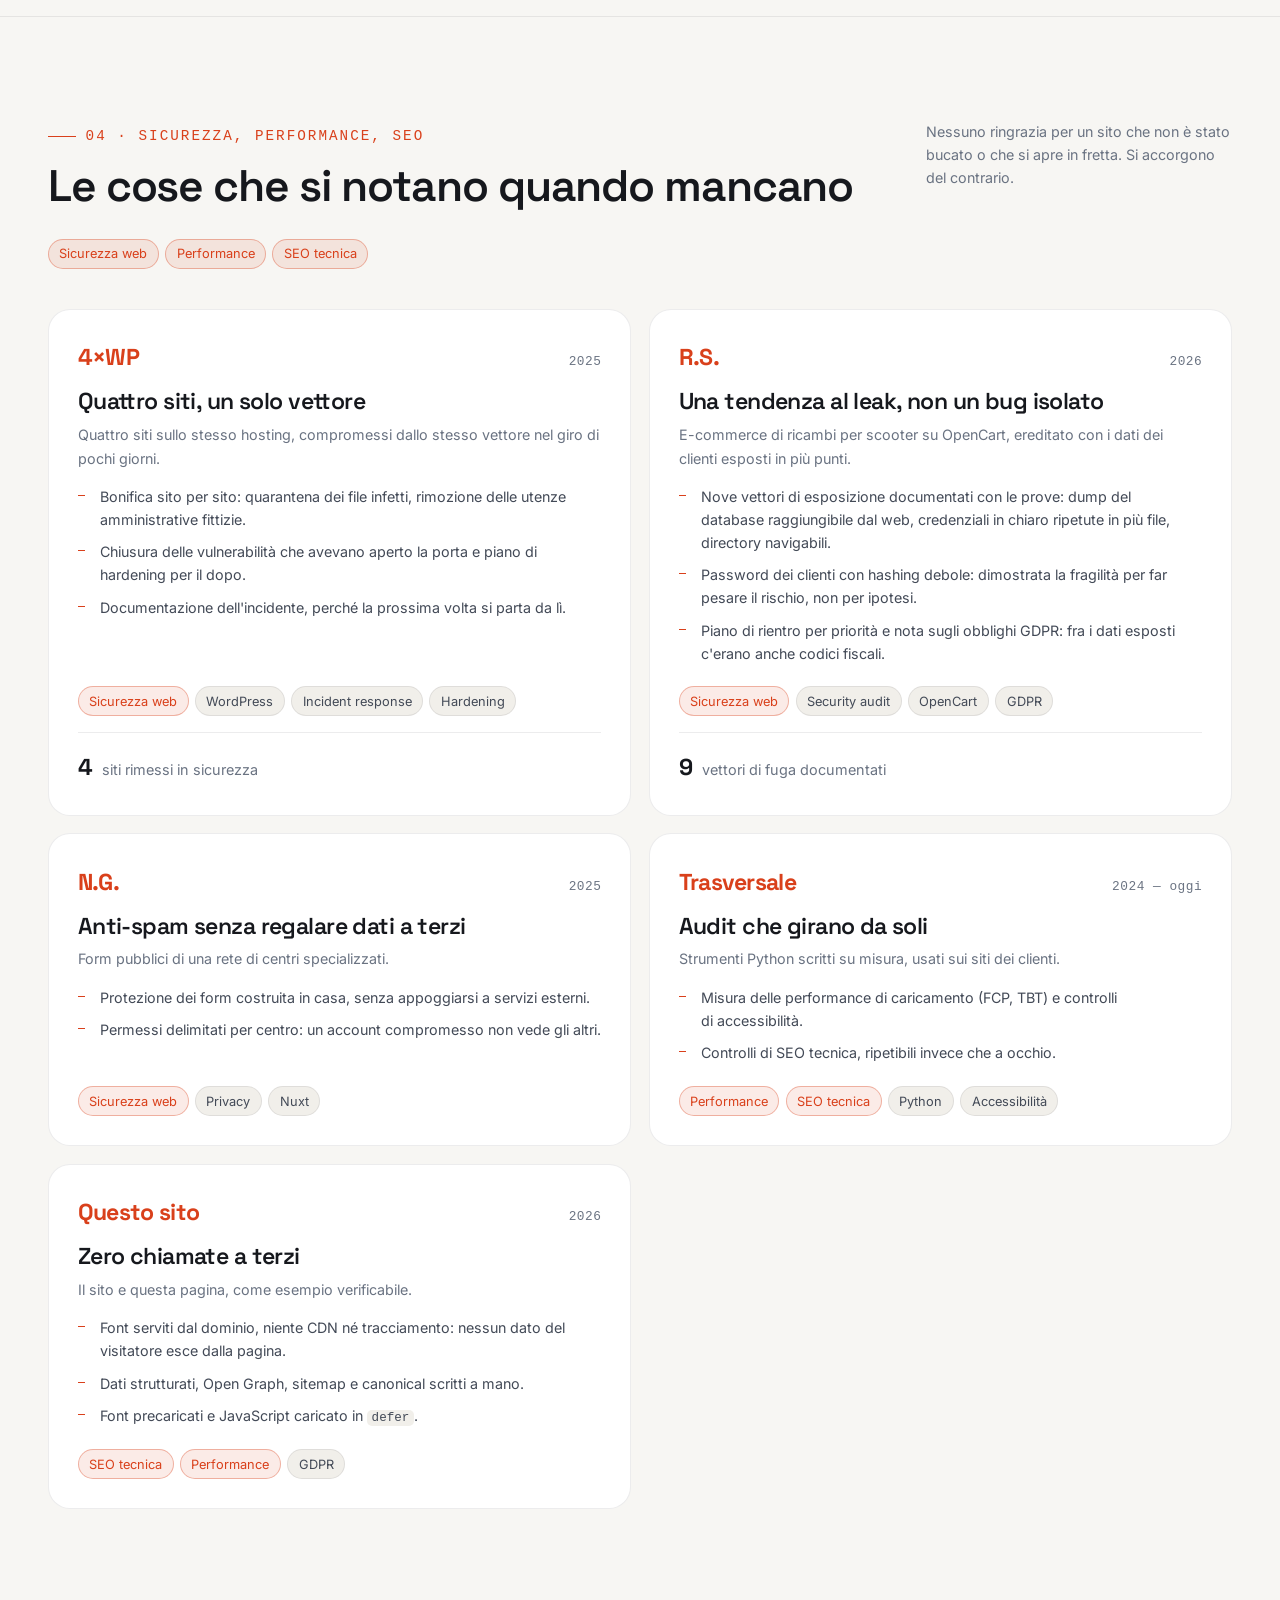
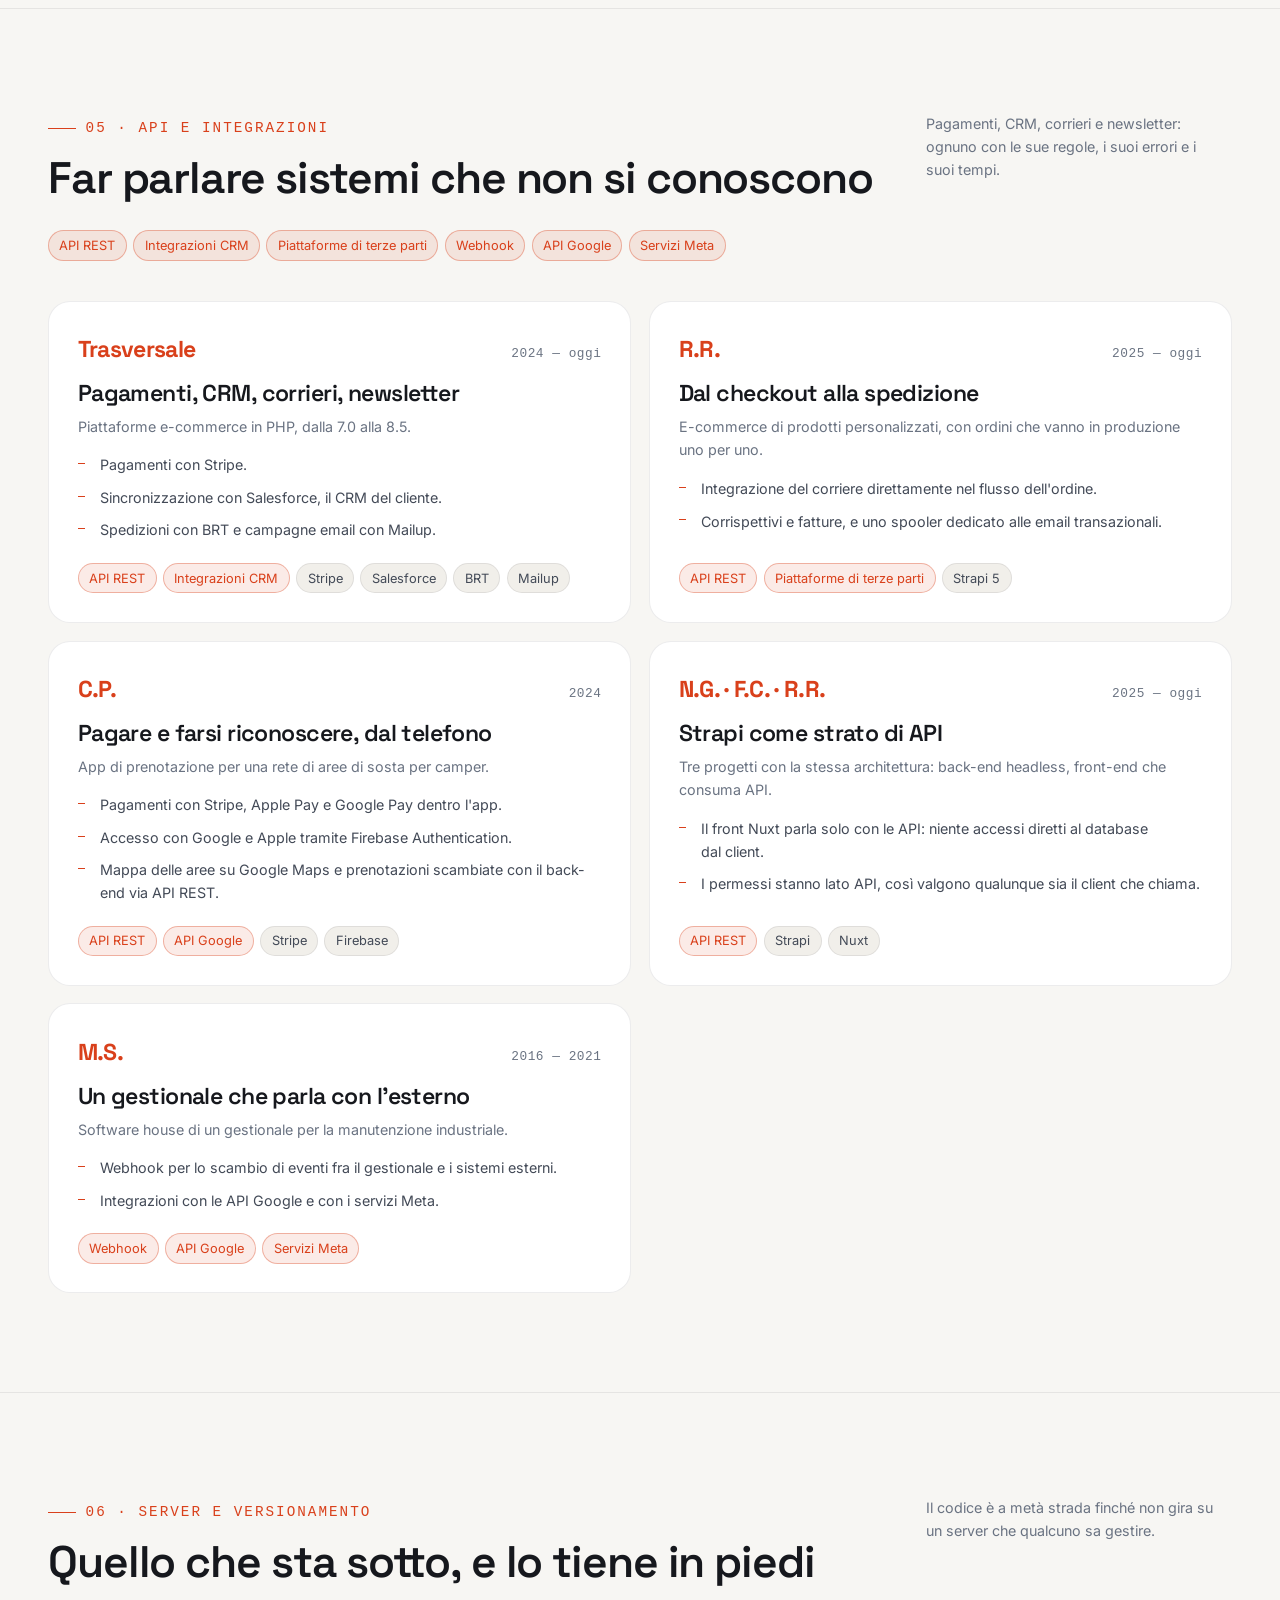
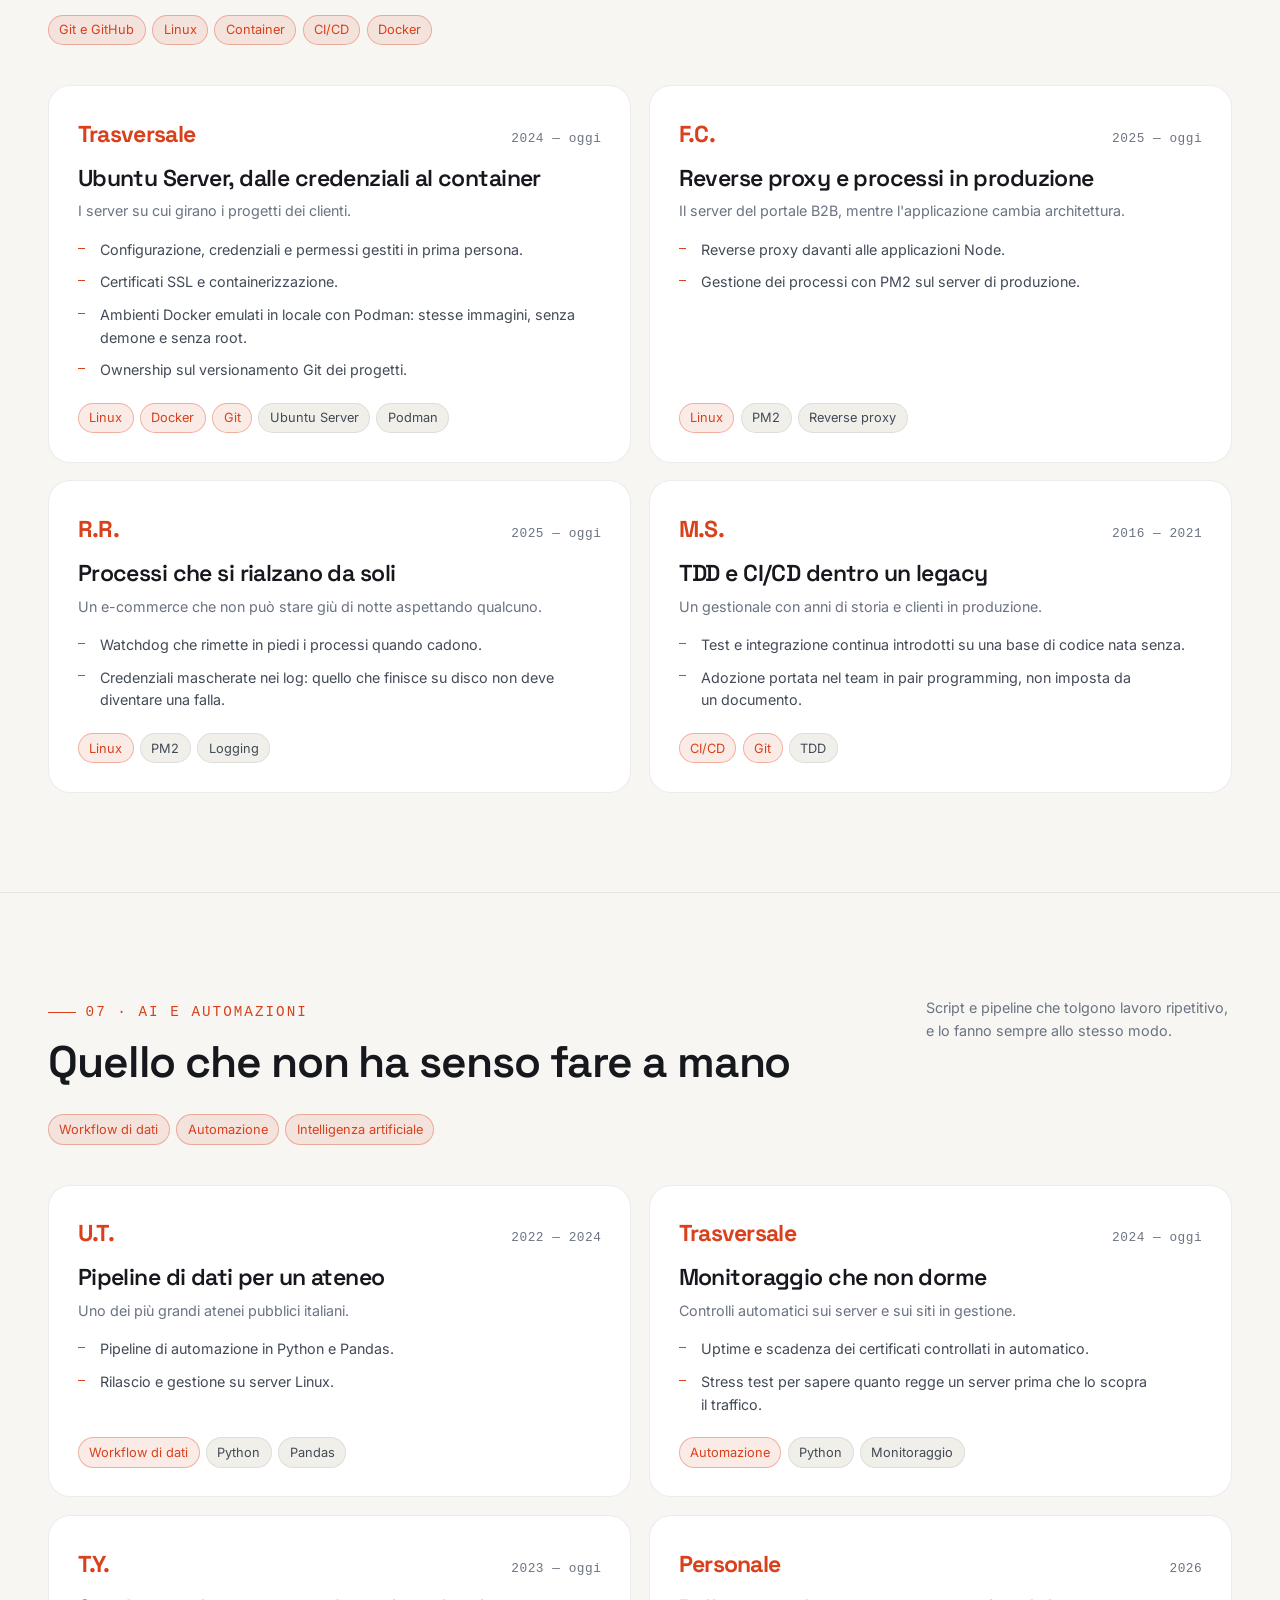
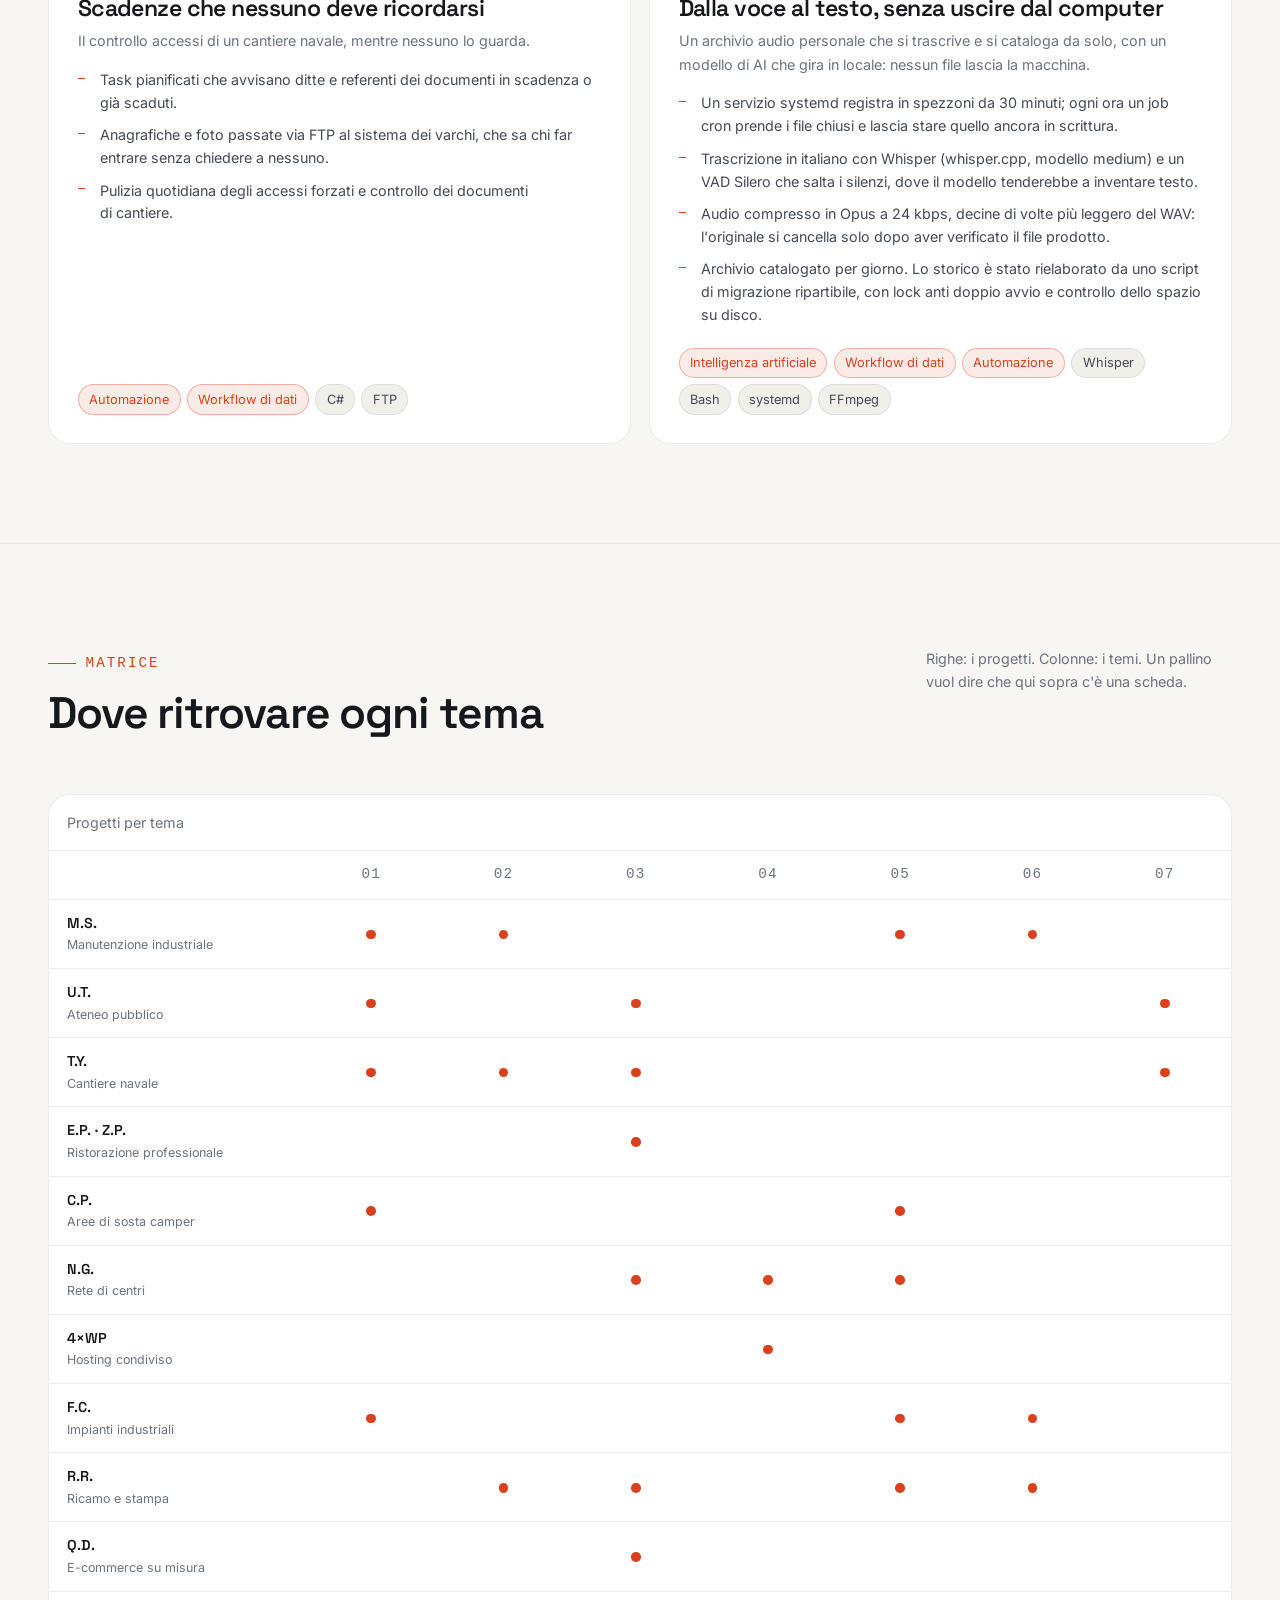
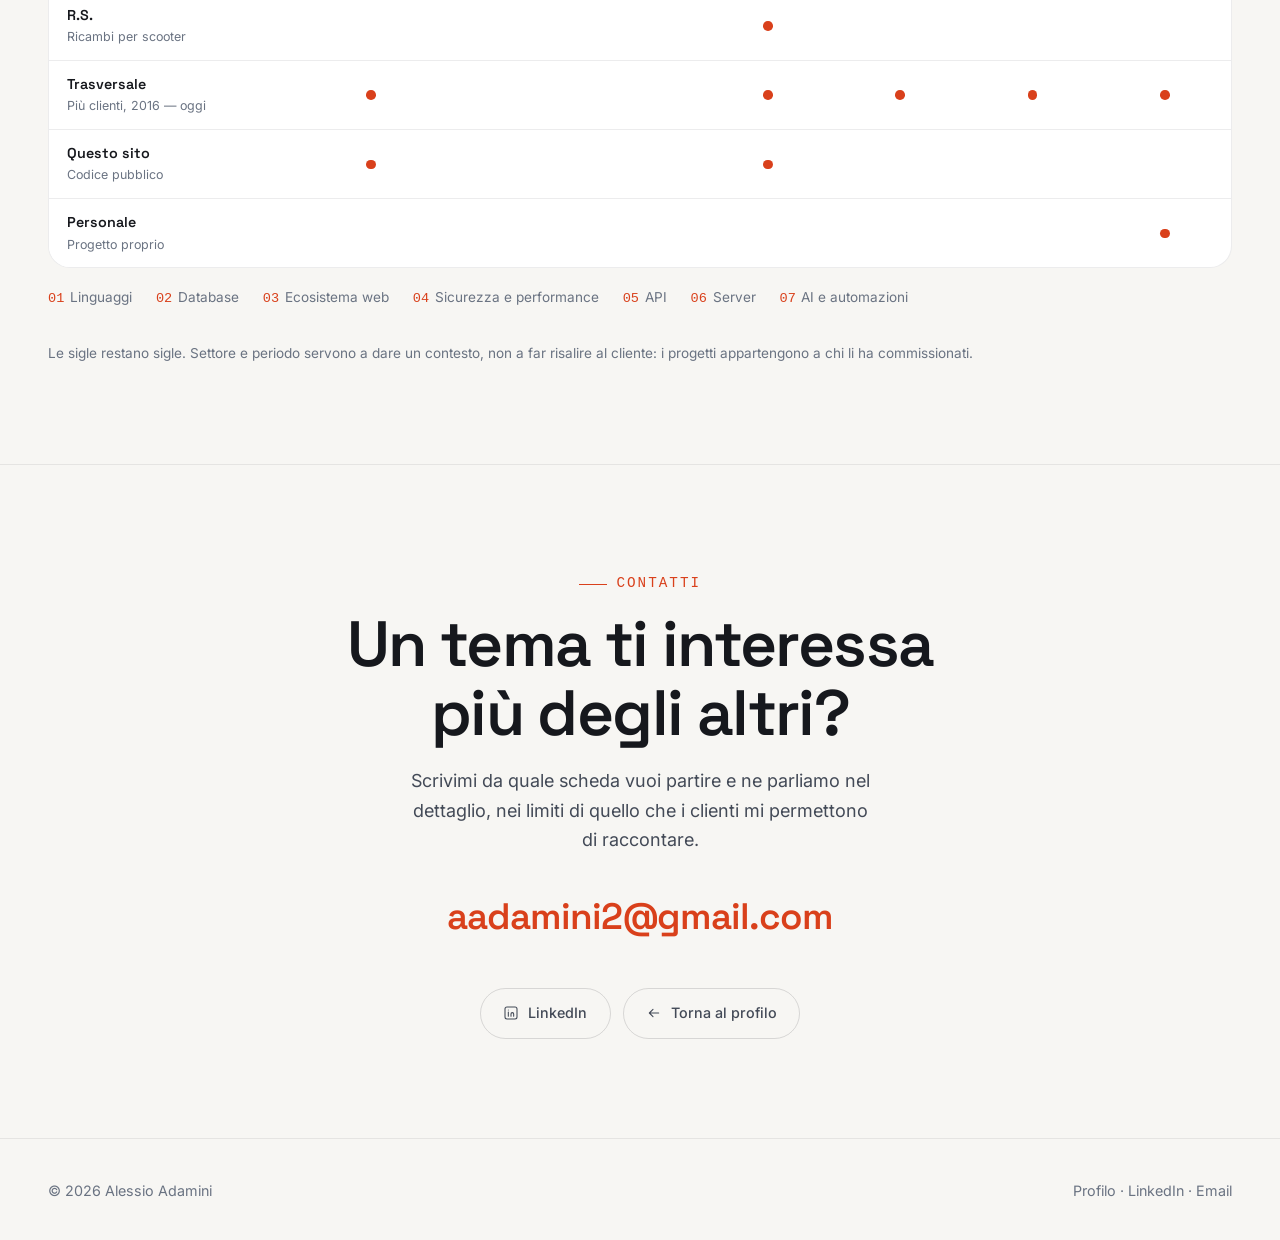
==== commit df6ad8ea: "aggiunto progetto audit" ====
--- a/docs/portfolio/index.html
+++ b/docs/portfolio/index.html
@@ -79,7 +79,7 @@
 			<span class="line accent">per argomento</span>
 		</h1>
 
-		<p class="hero__role reveal" style="--reveal-delay:120ms">Sette aree · undici progetti · nessun nome</p>
+		<p class="hero__role reveal" style="--reveal-delay:120ms">Sette aree · dodici progetti · nessun nome</p>
 
 		<p class="hero__intro reveal" style="--reveal-delay:180ms">Le stesse repository private del sito, rilette tema per tema: linguaggi, database, WordPress e gestionali, sicurezza, API, server e automazioni. I clienti restano sigle; il settore e la parte che ho scritto io no.</p>
 
@@ -133,7 +133,7 @@
 				<span class="area-link__num">04</span>
 				<span class="area-link__title">Sicurezza, performance, SEO</span>
 				<span class="area-link__topics">Sicurezza web, ottimizzazione, SEO tecnica</span>
-				<span class="area-link__count">4 casi →</span>
+				<span class="area-link__count">5 casi →</span>
 			</a>
 			<a class="area-link reveal" style="--reveal-delay:200ms" href="#api">
 				<span class="area-link__num">05</span>
@@ -576,6 +576,27 @@
 
 			<article class="case reveal" style="--reveal-delay:70ms">
 				<div class="case__head">
+					<p class="case__sigla">R.S.</p>
+					<p class="case__period">2026</p>
+				</div>
+				<h3 class="case__title">Una tendenza al leak, non un bug isolato</h3>
+				<p class="case__context">E-commerce di ricambi per scooter su OpenCart, ereditato con i dati dei clienti esposti in più punti.</p>
+				<ul class="case__list">
+					<li>Nove vettori di esposizione documentati con le prove: dump del database raggiungibile dal web, credenziali in chiaro ripetute in più file, directory navigabili.</li>
+					<li>Password dei clienti con hashing debole: dimostrata la fragilità per far pesare il rischio, non per ipotesi.</li>
+					<li>Piano di rientro per priorità e nota sugli obblighi GDPR: fra i dati esposti c'erano anche codici fiscali.</li>
+				</ul>
+				<ul class="tags">
+					<li class="tag tag--theme">Sicurezza web</li>
+					<li class="tag">Security audit</li>
+					<li class="tag">OpenCart</li>
+					<li class="tag">GDPR</li>
+				</ul>
+				<p class="case__metric"><span class="work-card__metric-value">9</span> vettori di fuga documentati</p>
+			</article>
+
+			<article class="case reveal">
+				<div class="case__head">
 					<p class="case__sigla">N.G.</p>
 					<p class="case__period">2025</p>
 				</div>
@@ -592,7 +613,7 @@
 				</ul>
 			</article>
 
-			<article class="case reveal">
+			<article class="case reveal" style="--reveal-delay:70ms">
 				<div class="case__head">
 					<p class="case__sigla">Trasversale</p>
 					<p class="case__period">2024 — oggi</p>
@@ -611,7 +632,7 @@
 				</ul>
 			</article>
 
-			<article class="case reveal" style="--reveal-delay:70ms">
+			<article class="case reveal">
 				<div class="case__head">
 					<p class="case__sigla">Questo sito</p>
 					<p class="case__period">2026</p>
@@ -1079,6 +1100,16 @@
 						<td><span class="screen-reader-text">no</span></td>
 						<td><span class="mx-dot" aria-hidden="true"></span><span class="screen-reader-text">sì</span></td>
 						<td><span class="screen-reader-text">no</span></td>
+						<td><span class="screen-reader-text">no</span></td>
+						<td><span class="screen-reader-text">no</span></td>
+						<td><span class="screen-reader-text">no</span></td>
+					</tr>
+					<tr>
+						<th scope="row">R.S.<small>Ricambi per scooter</small></th>
+						<td><span class="screen-reader-text">no</span></td>
+						<td><span class="screen-reader-text">no</span></td>
+						<td><span class="screen-reader-text">no</span></td>
+						<td><span class="mx-dot" aria-hidden="true"></span><span class="screen-reader-text">sì</span></td>
 						<td><span class="screen-reader-text">no</span></td>
 						<td><span class="screen-reader-text">no</span></td>
 						<td><span class="screen-reader-text">no</span></td>
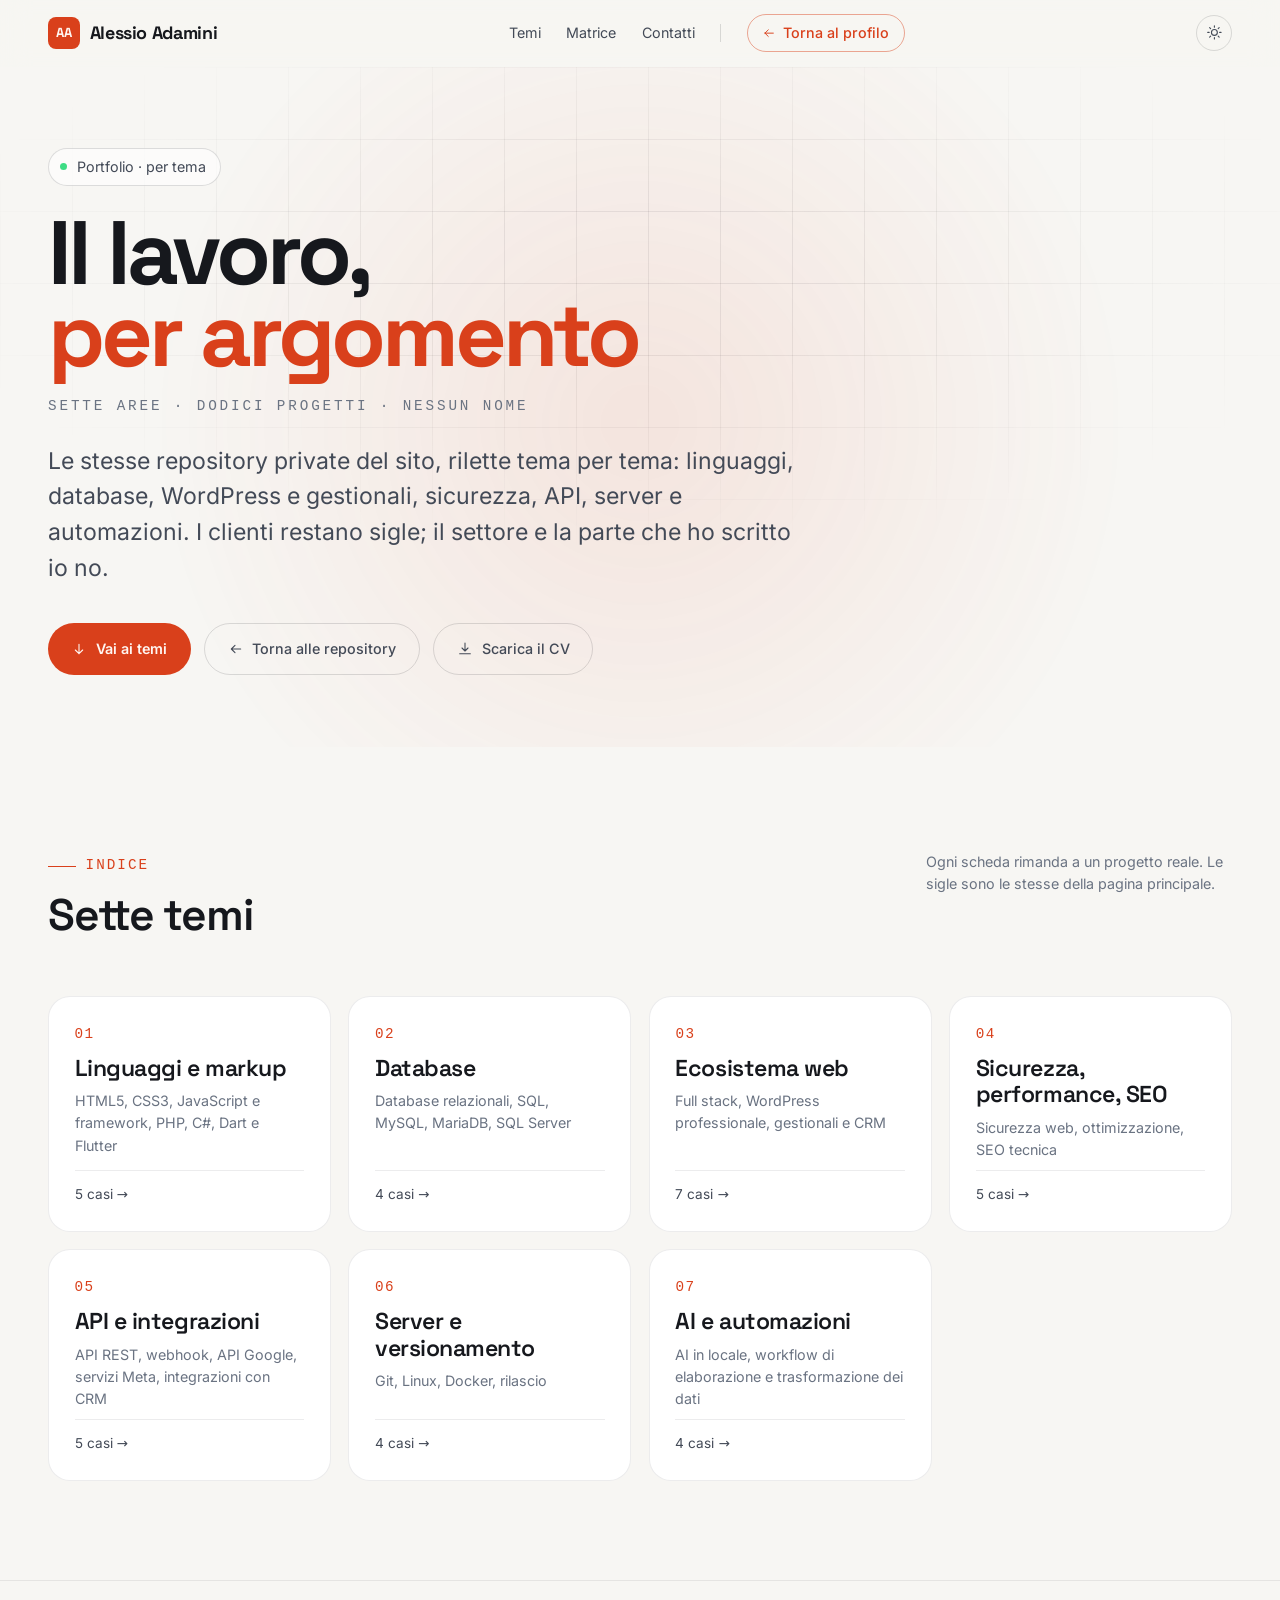
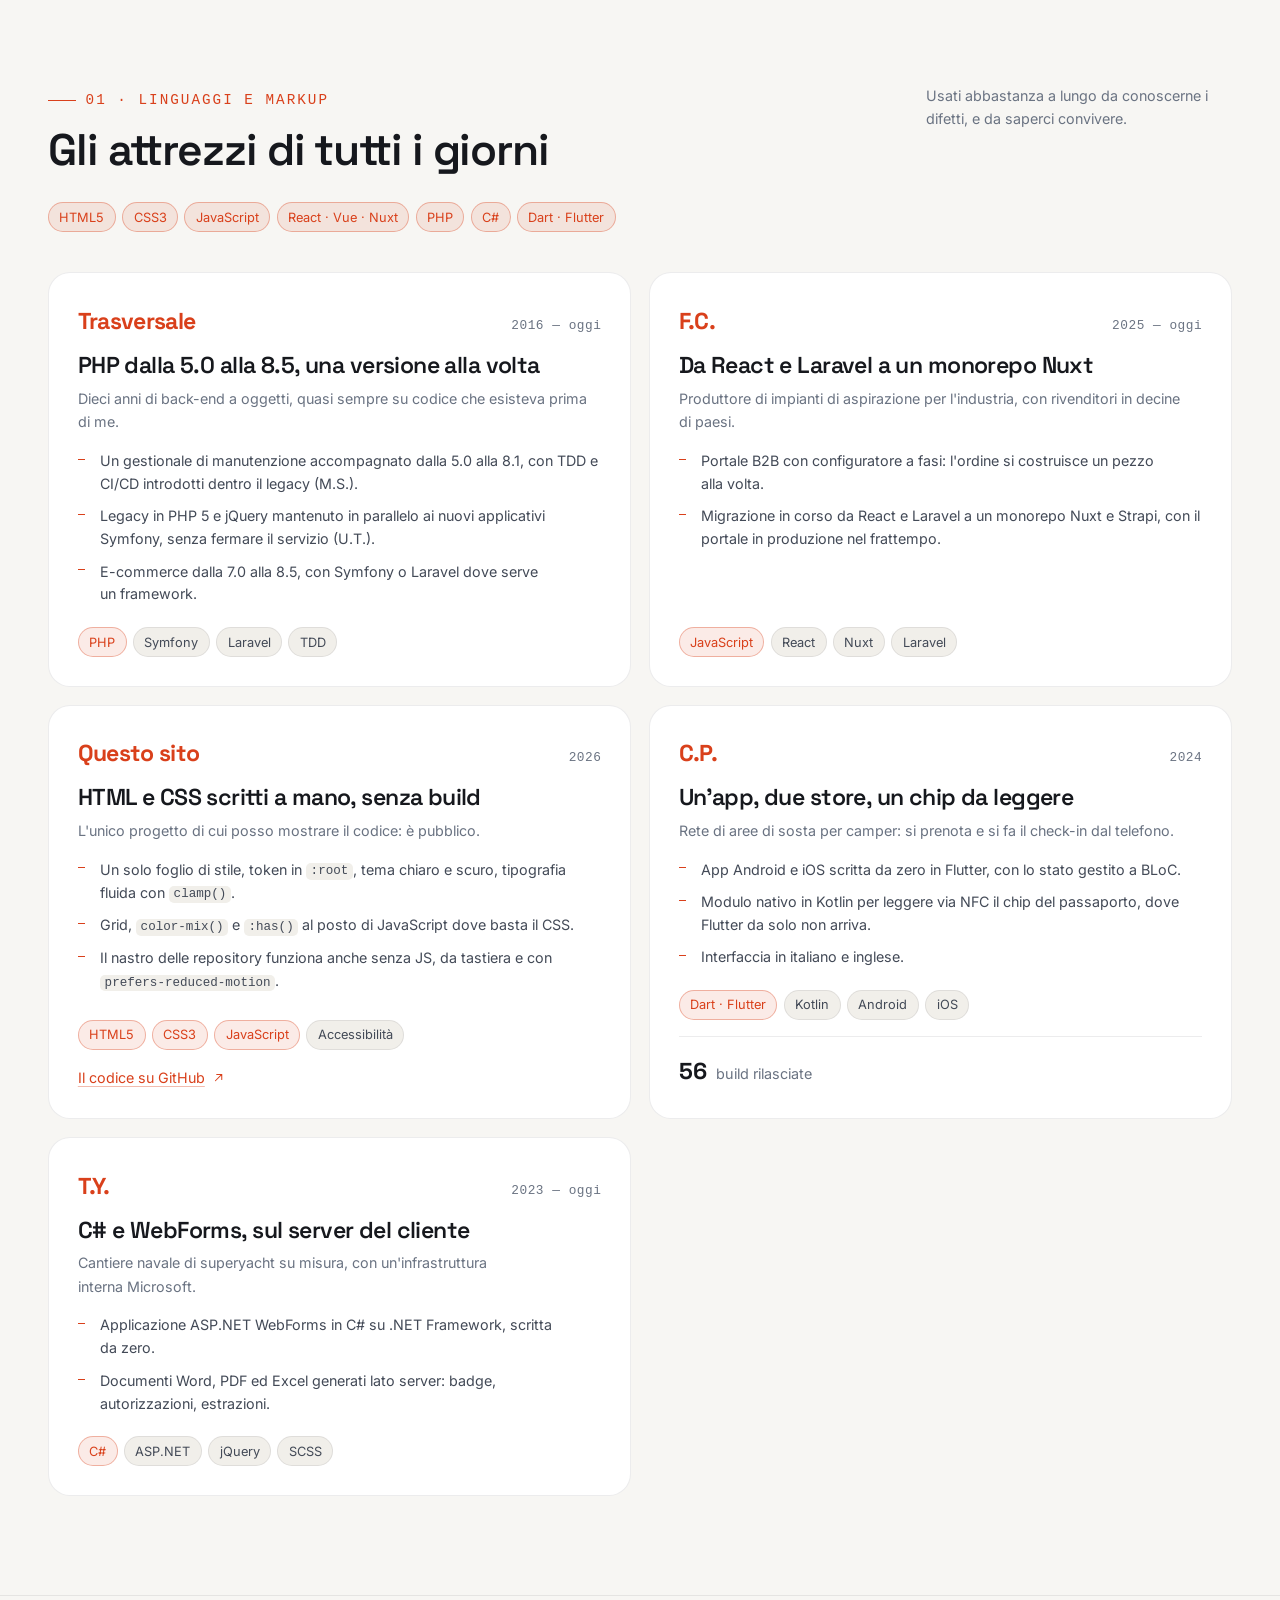
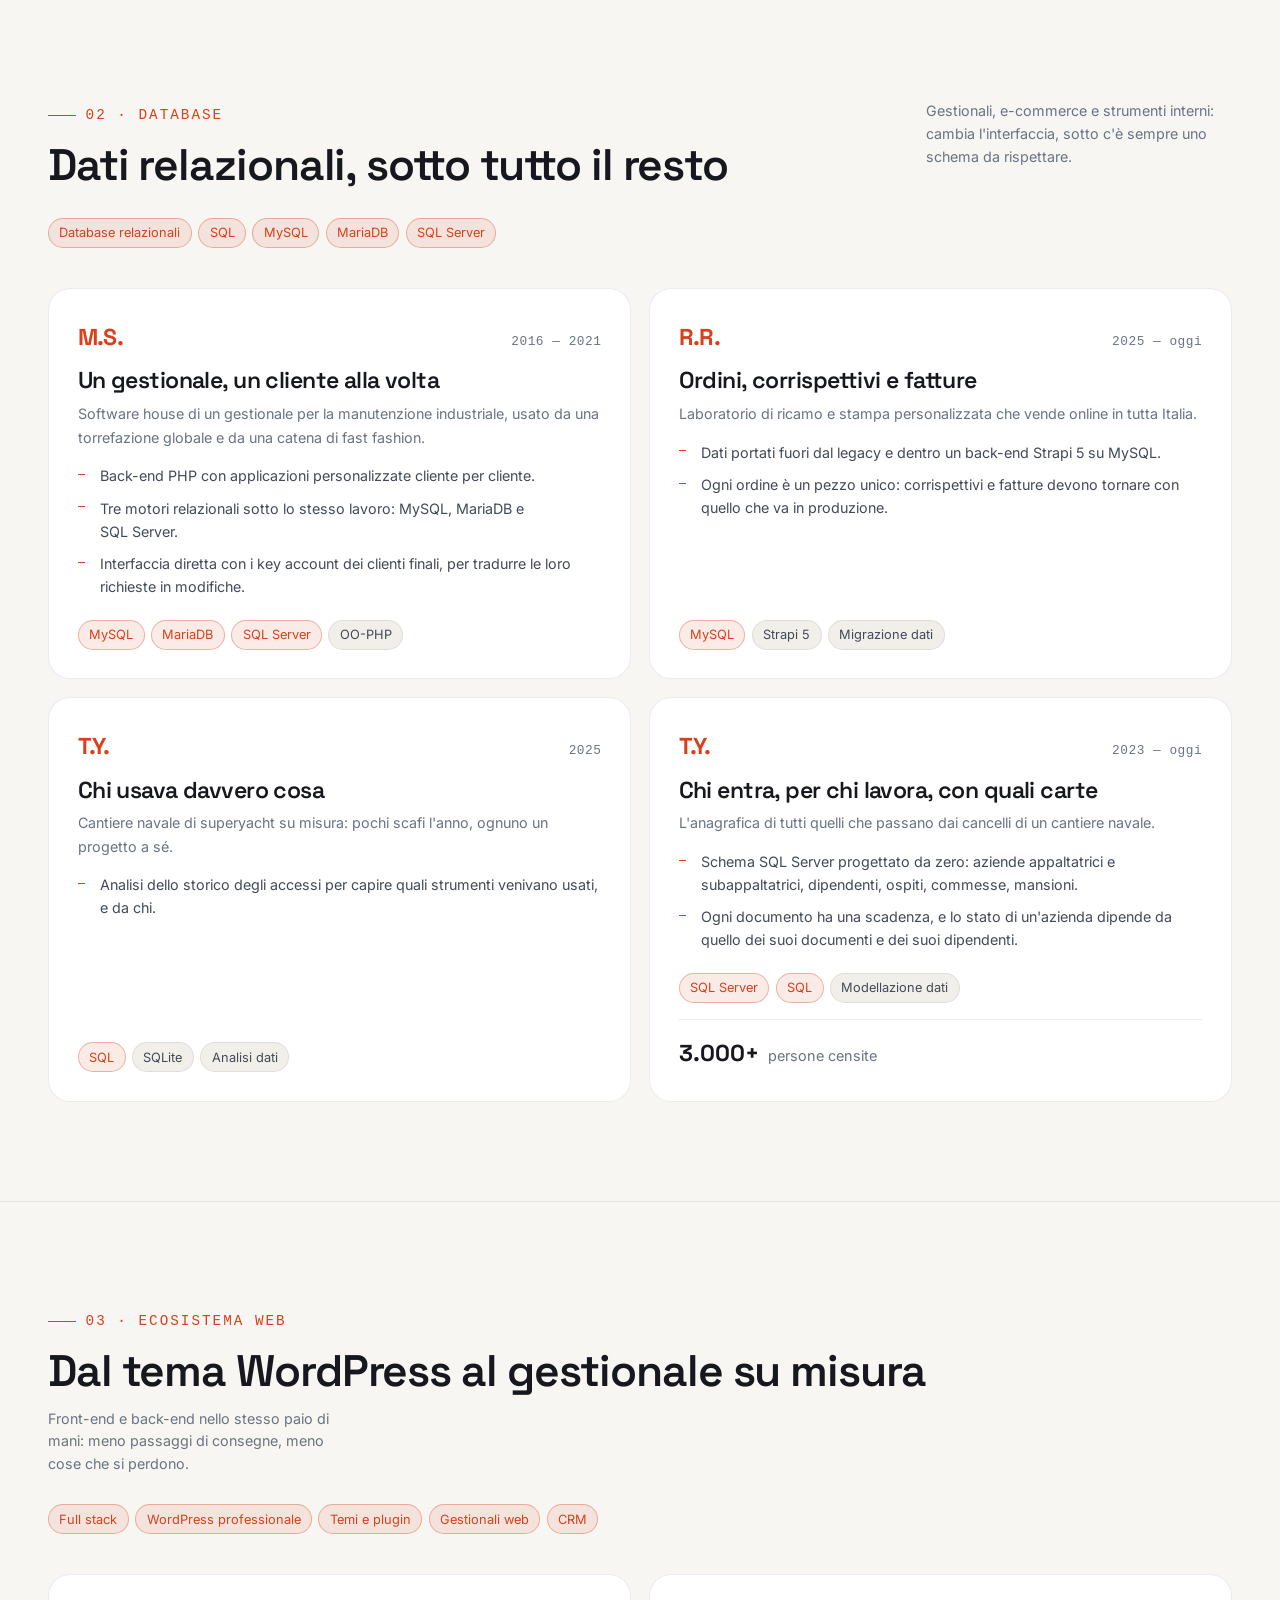
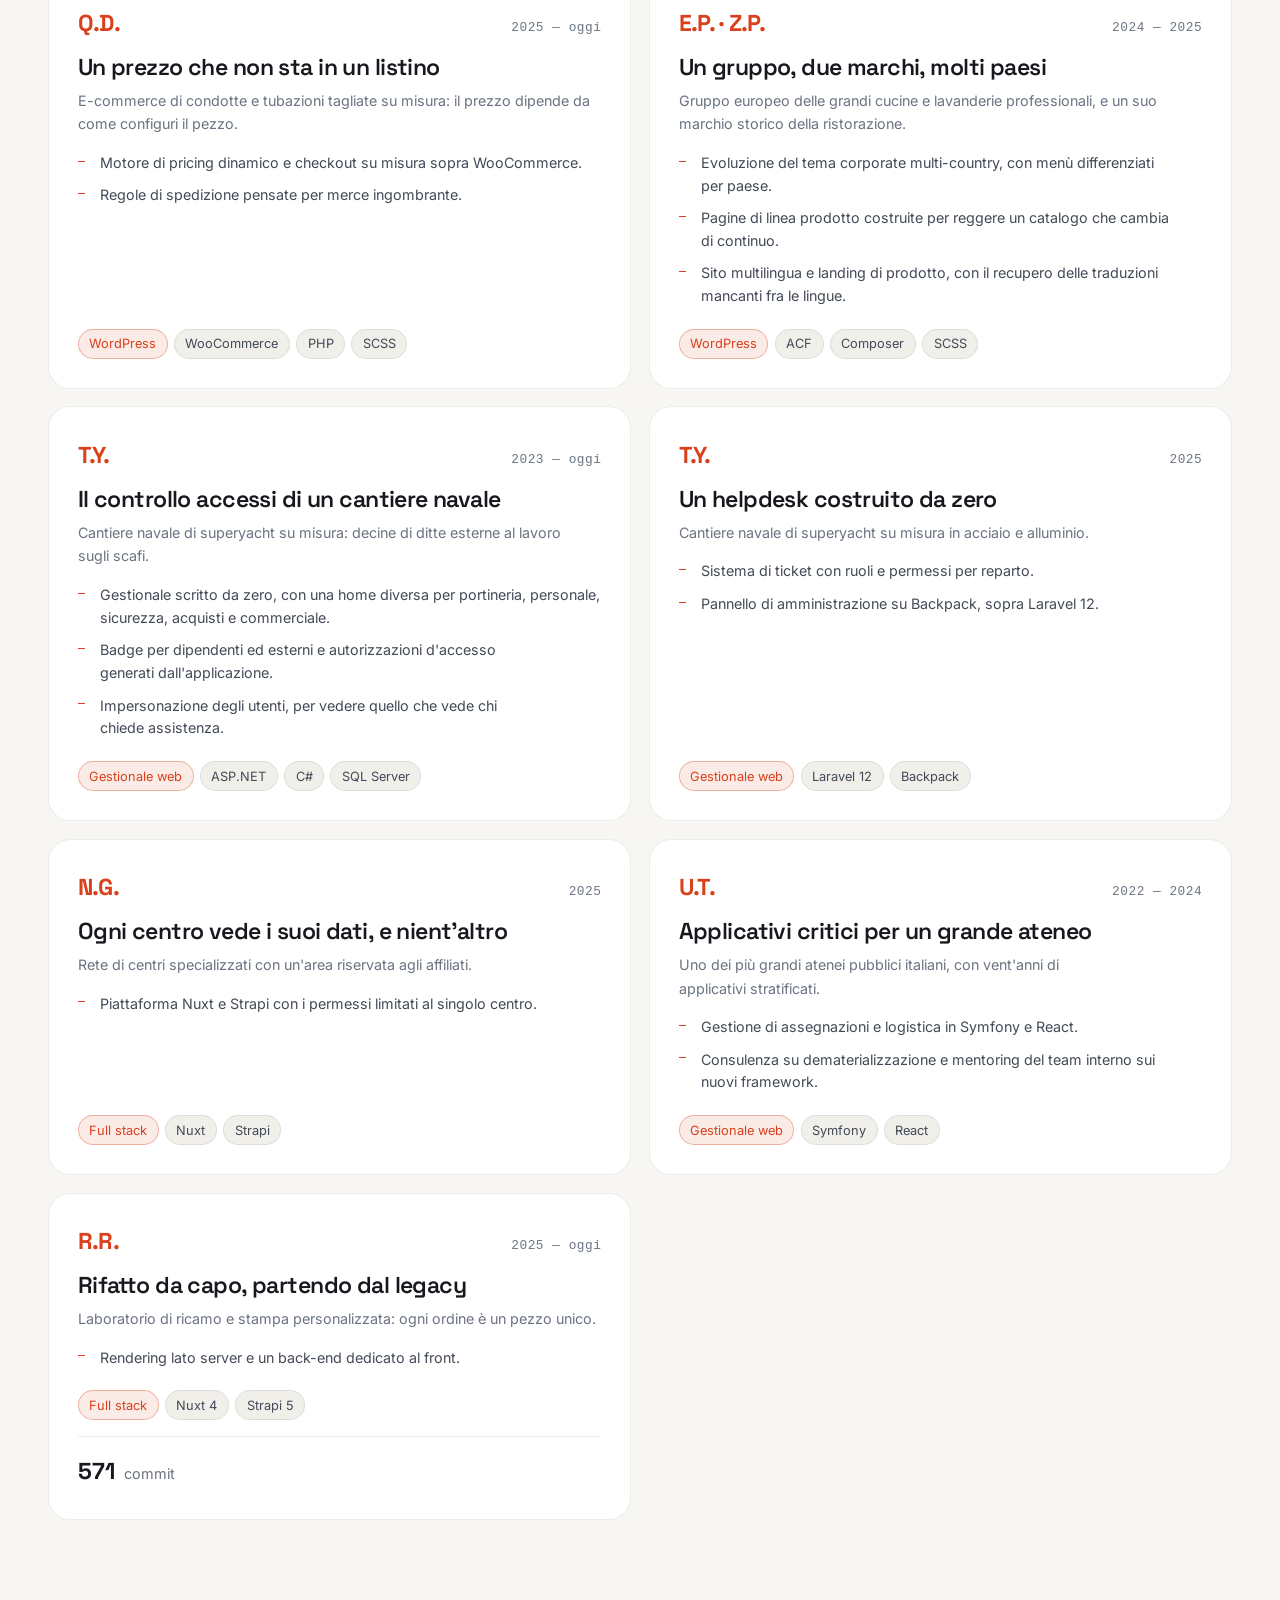
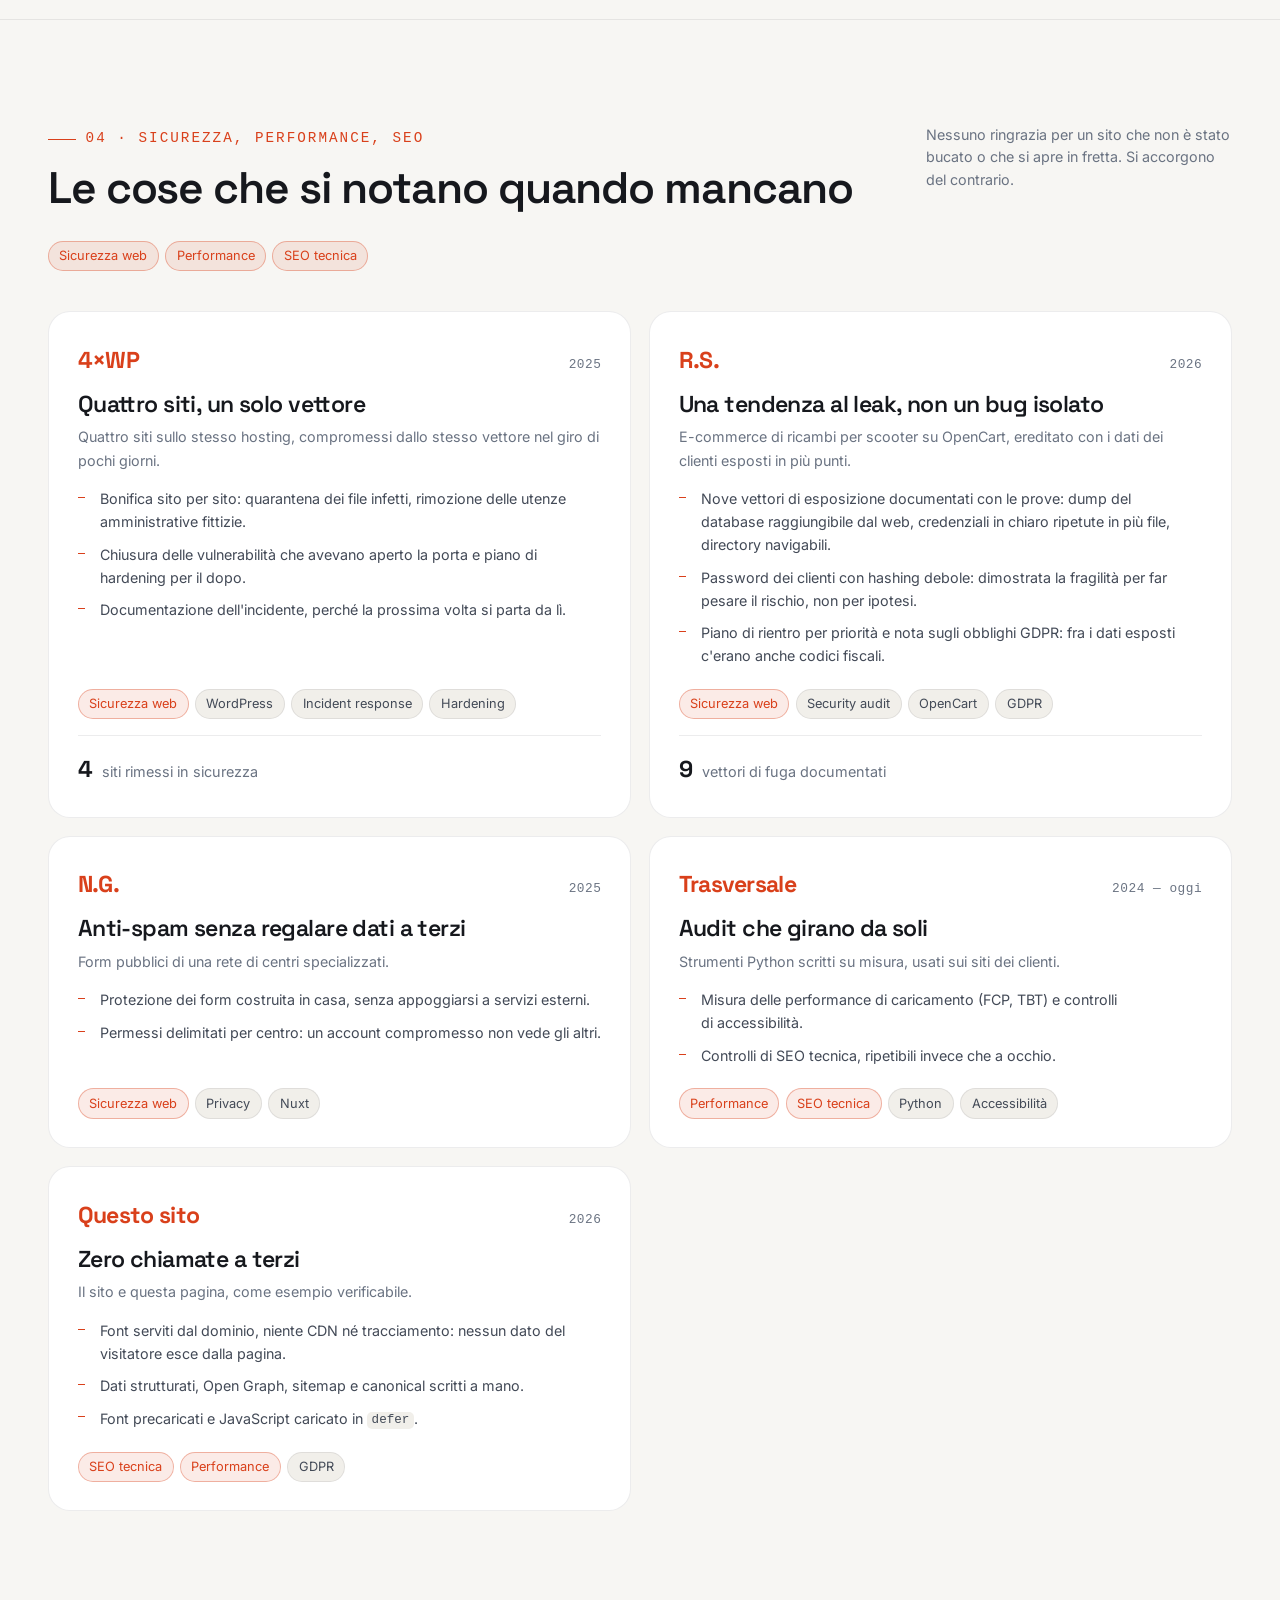
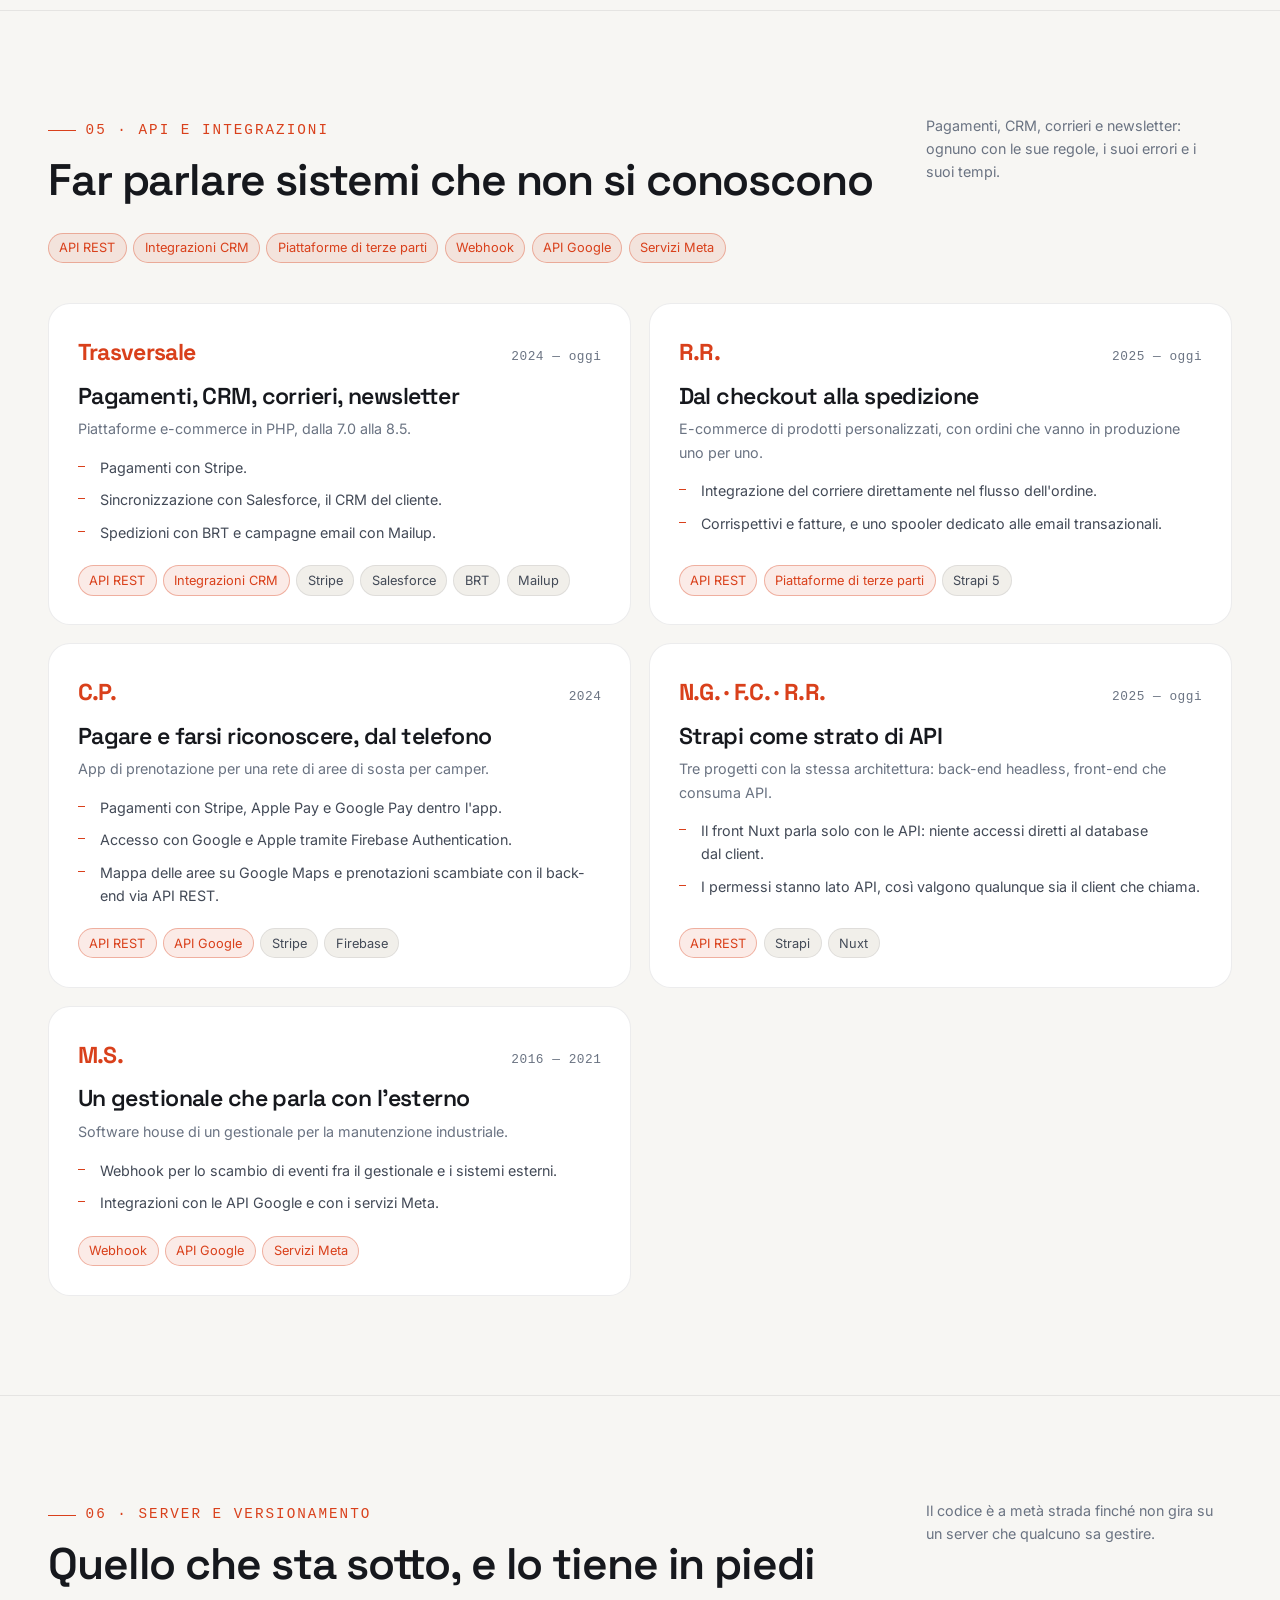
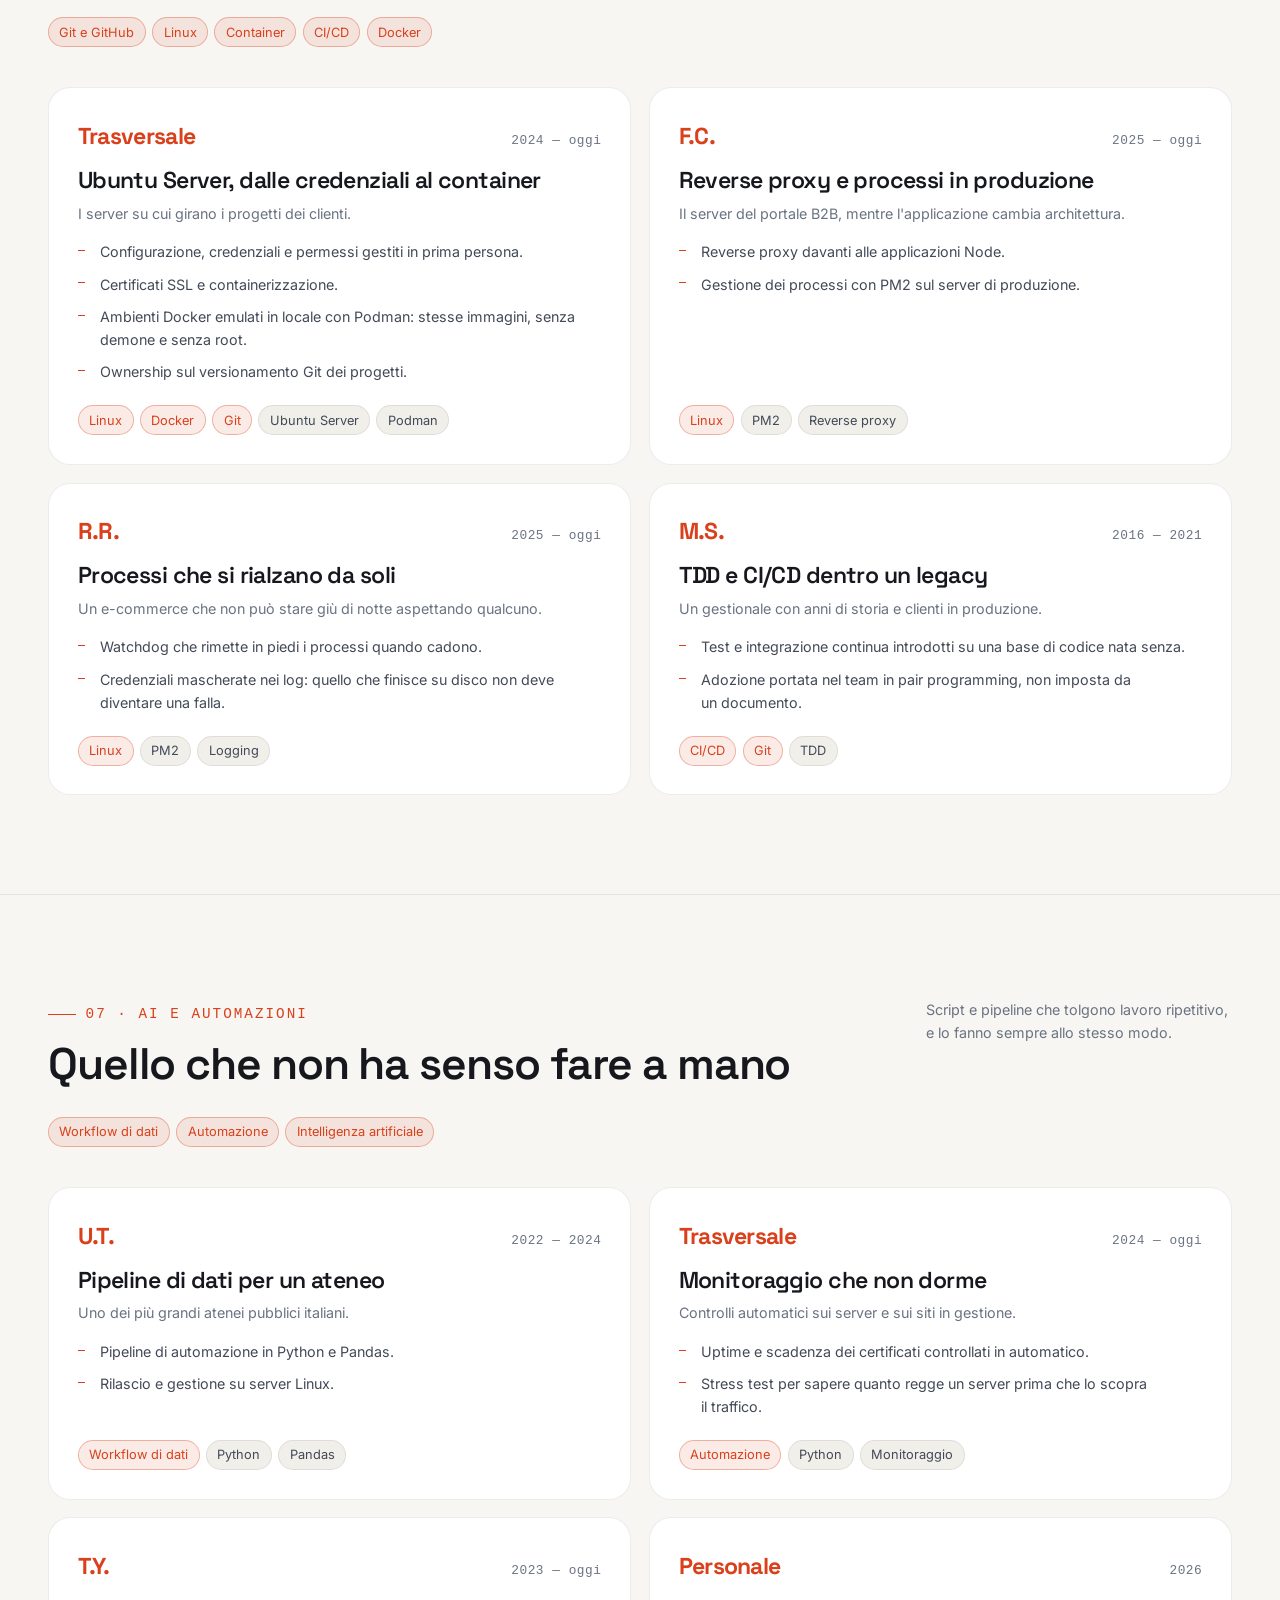
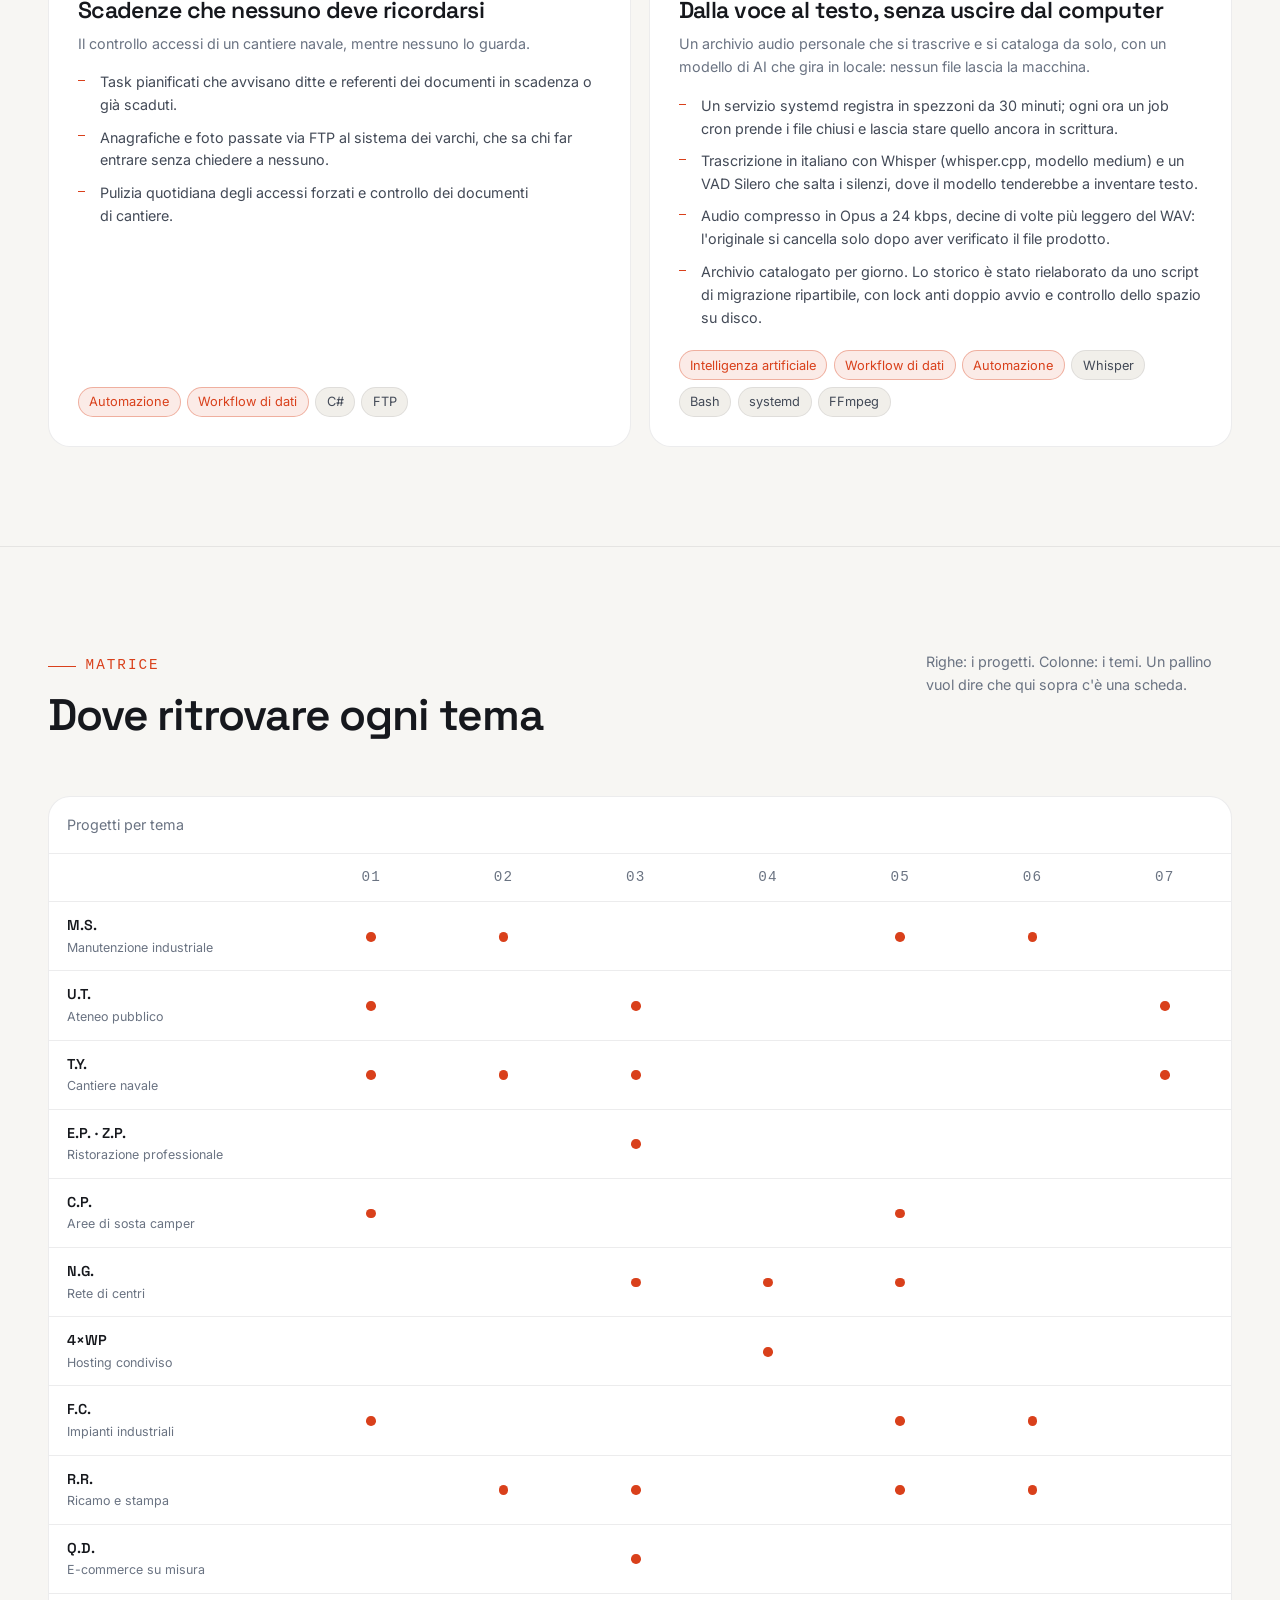
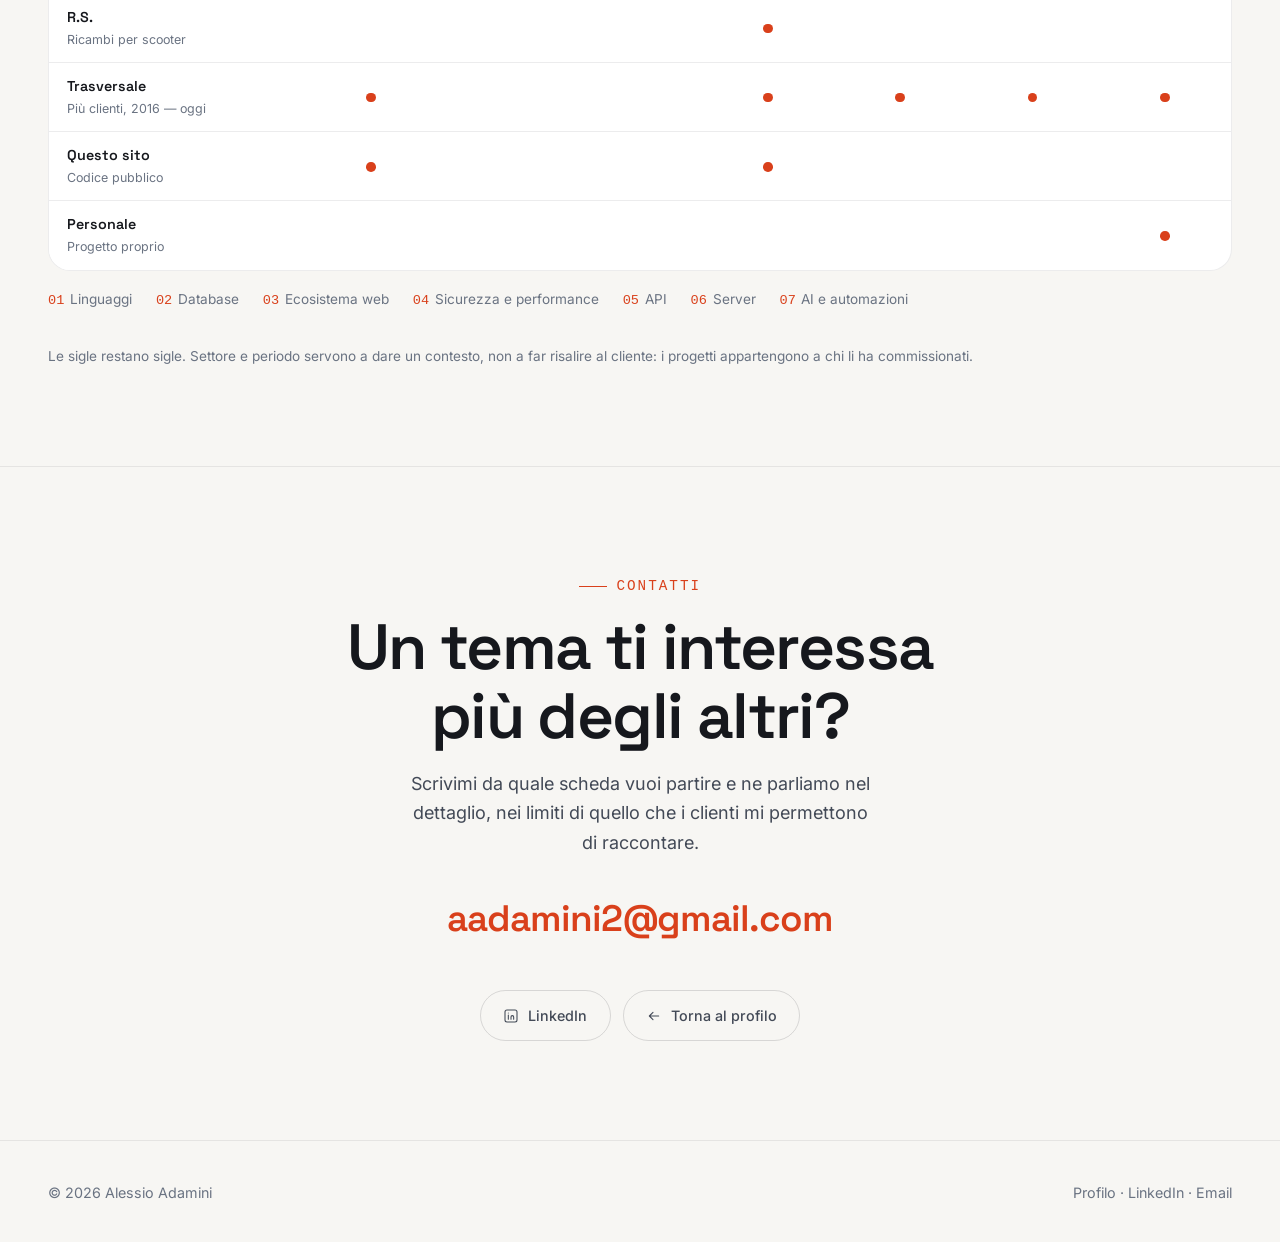
==== commit 390623a8: "modifiche al menù" ====
--- a/docs/portfolio/index.html
+++ b/docs/portfolio/index.html
@@ -40,10 +40,14 @@
 		</a>
 
 		<nav class="nav" aria-label="Navigazione principale">
-			<a href="../">Profilo</a>
 			<a href="#temi">Temi</a>
 			<a href="#matrice">Matrice</a>
 			<a href="#contatti">Contatti</a>
+			<span class="nav__sep" aria-hidden="true"></span>
+			<a class="nav__page nav__page--back" href="../">
+				<svg viewBox="0 0 24 24" fill="none" stroke="currentColor" stroke-width="1.6" stroke-linecap="round" stroke-linejoin="round" aria-hidden="true" focusable="false"><path d="M19 12H5m0 0 5.5-5.5M5 12l5.5 5.5"/></svg>
+				Torna al profilo
+			</a>
 		</nav>
 
 		<div class="header__tools">
--- a/docs/assets/css/main.css
+++ b/docs/assets/css/main.css
@@ -343,6 +343,49 @@
 .nav a:hover::after,
 .nav a[aria-current="true"]::after {
 	transform: scaleX(1);
+}
+
+/* Link a un'altra pagina: separato dalle ancore e reso come pillola */
+.nav__sep {
+	width: 1px;
+	height: 1.1rem;
+	background: var(--line);
+}
+
+.nav a.nav__page {
+	display: inline-flex;
+	align-items: center;
+	gap: 0.4rem;
+	padding: 0.4rem 0.9rem;
+	font-weight: 500;
+	color: var(--accent);
+	border: 1px solid color-mix(in srgb, var(--accent) 45%, transparent);
+	border-radius: 999px;
+	transition: color 0.2s var(--ease), background 0.2s var(--ease), border-color 0.2s var(--ease);
+}
+
+.nav a.nav__page::after {
+	content: none;
+}
+
+.nav a.nav__page:hover {
+	color: var(--accent-ink);
+	background: var(--accent);
+	border-color: var(--accent);
+}
+
+.nav__page svg {
+	width: 1em;
+	height: 1em;
+	transition: transform 0.2s var(--ease);
+}
+
+.nav__page:hover svg {
+	transform: translateX(3px);
+}
+
+.nav__page--back:hover svg {
+	transform: translateX(-3px);
 }
 
 .header__tools {
@@ -401,6 +444,17 @@
 		font-size: var(--step-2);
 		font-family: var(--font-display);
 		color: var(--text);
+	}
+
+	.nav__sep {
+		width: 3rem;
+		height: 1px;
+	}
+
+	.nav a.nav__page {
+		font-size: var(--step-1);
+		padding: 0.55rem 1.3rem;
+		color: var(--accent);
 	}
 
 	body:has(.nav-toggle[aria-expanded="true"]) .nav {
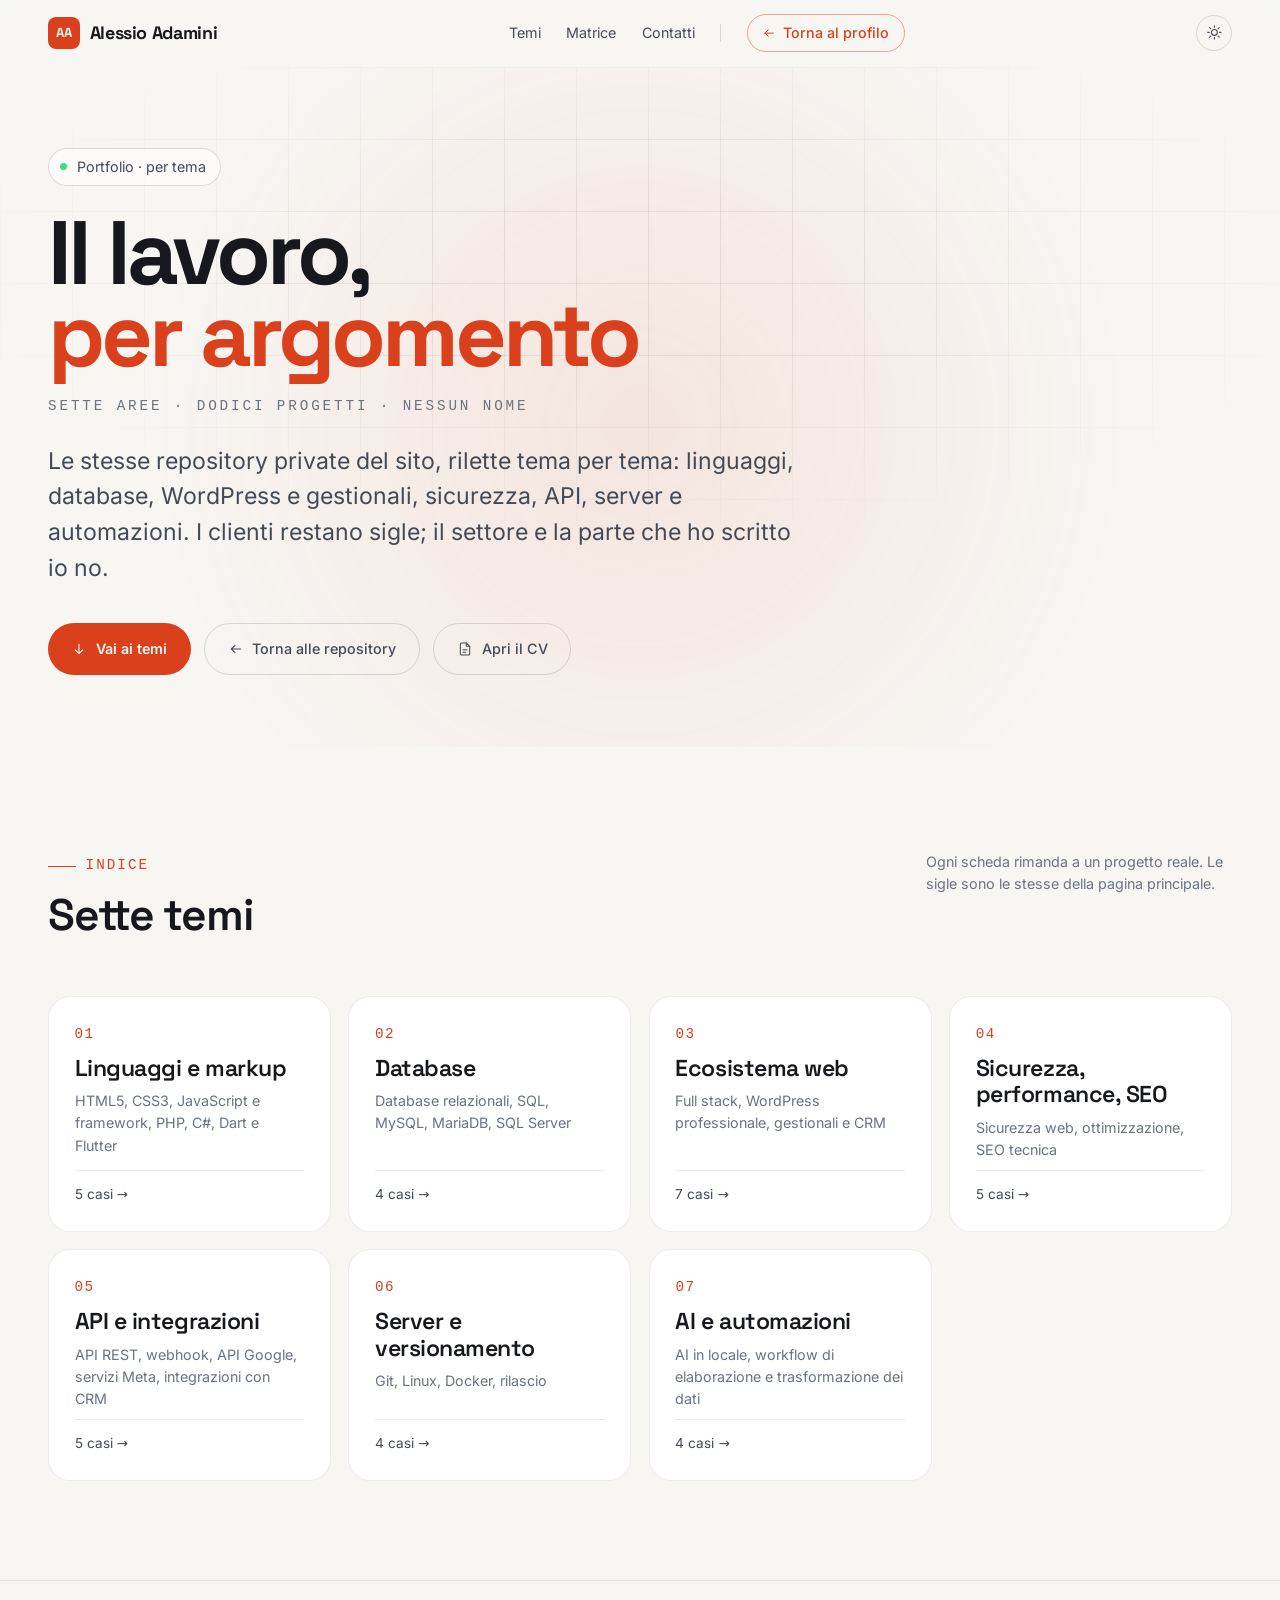
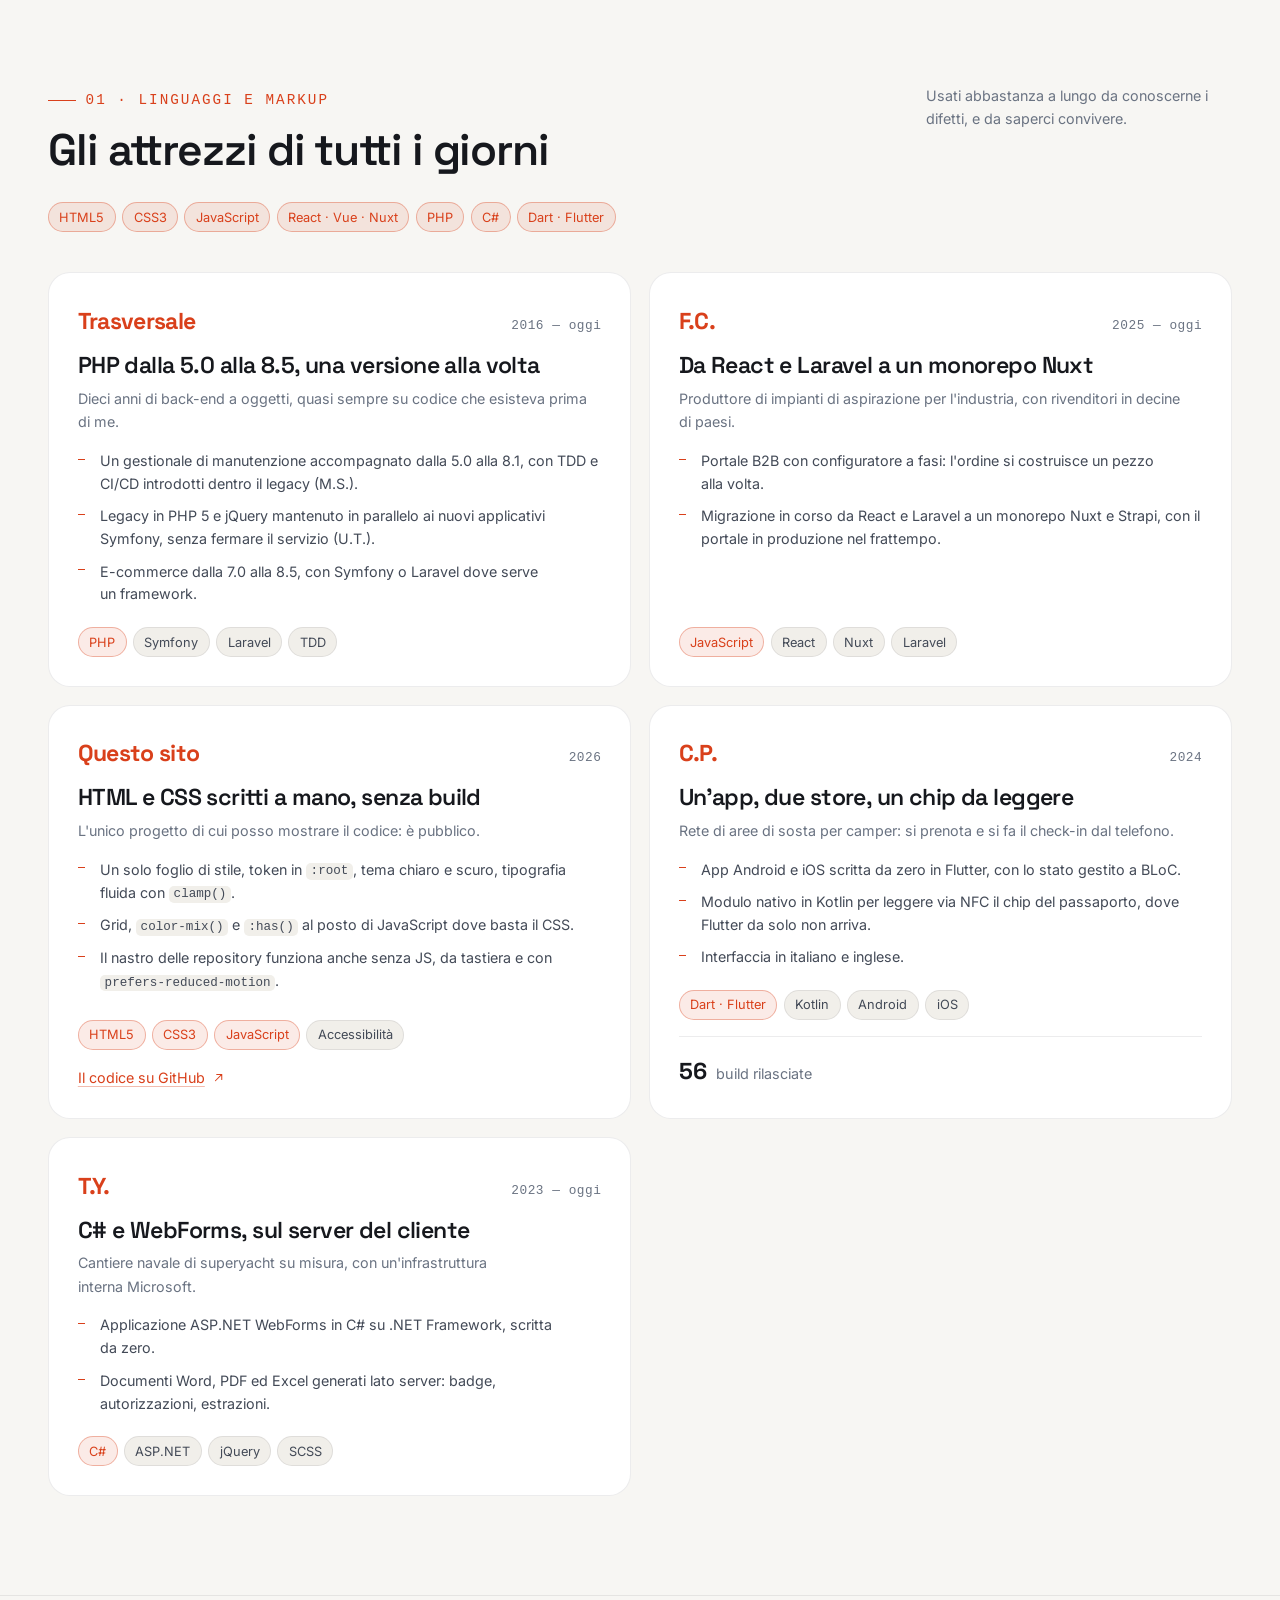
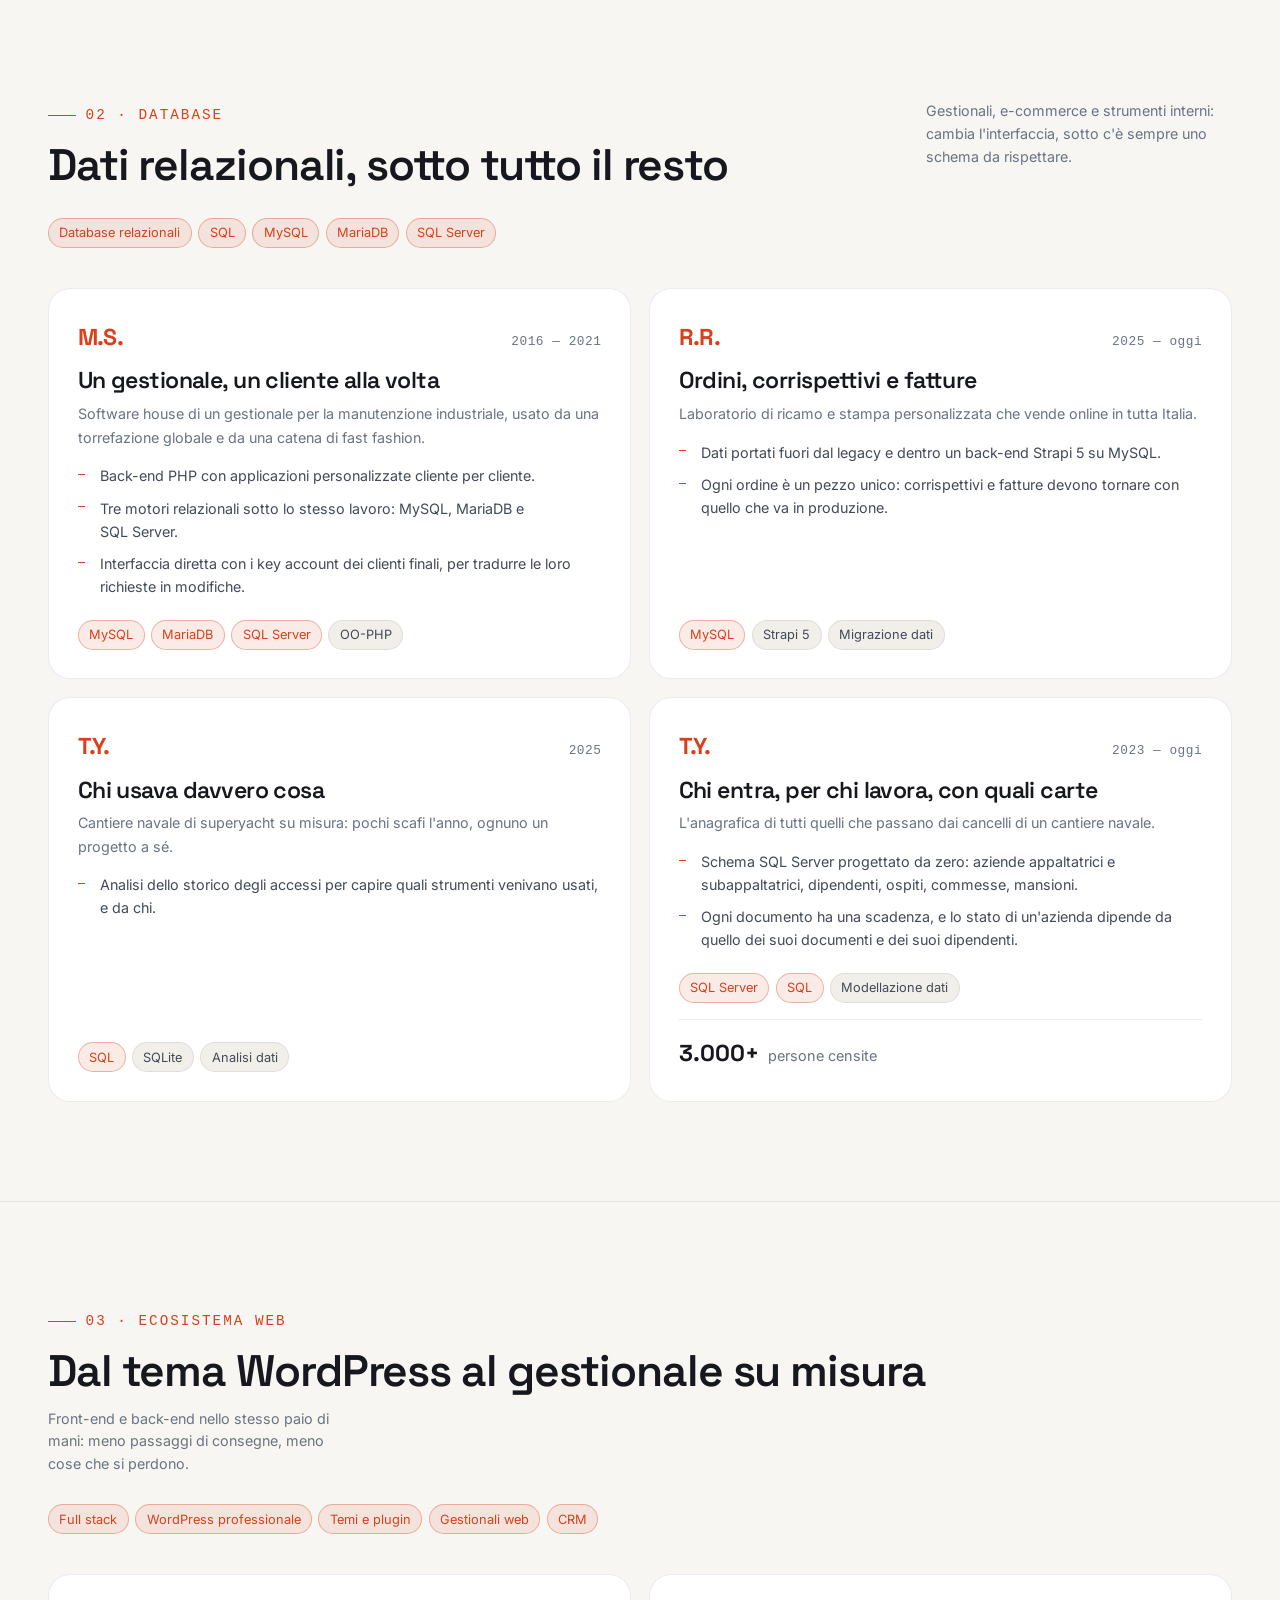
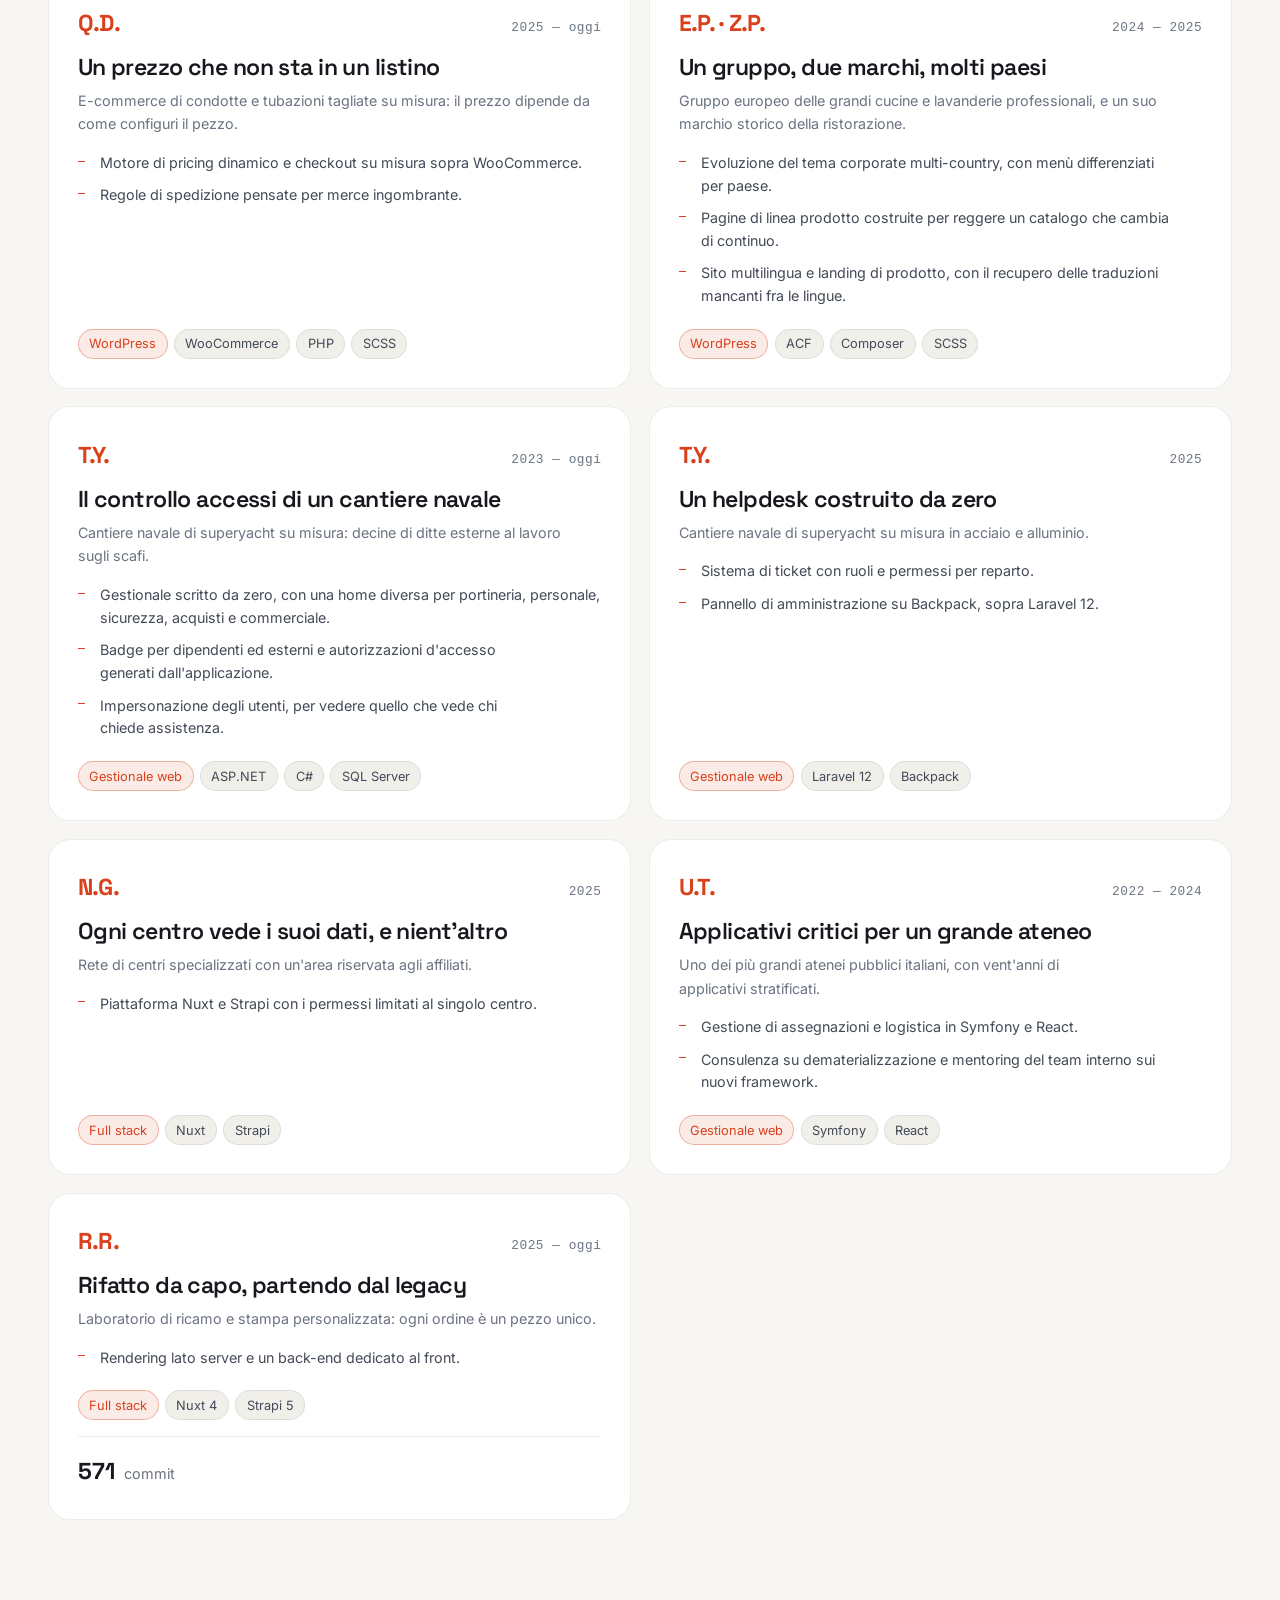
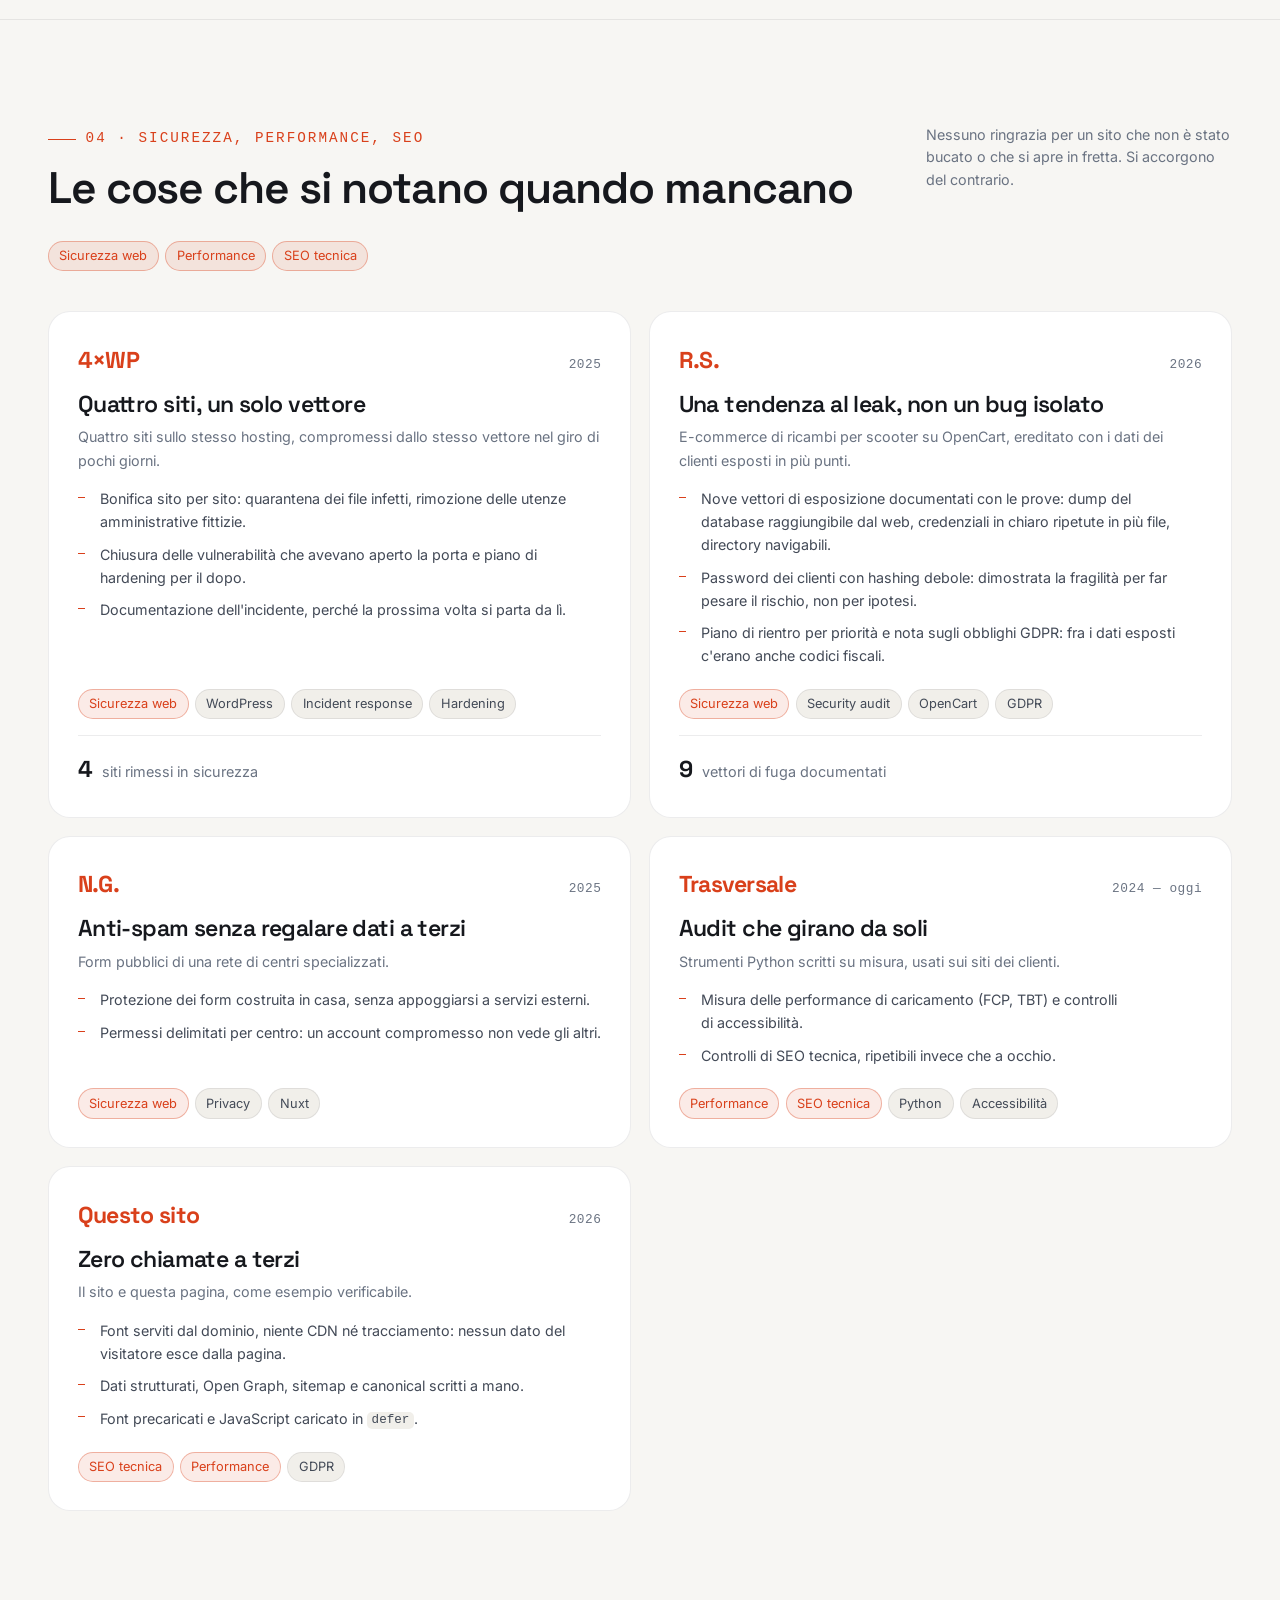
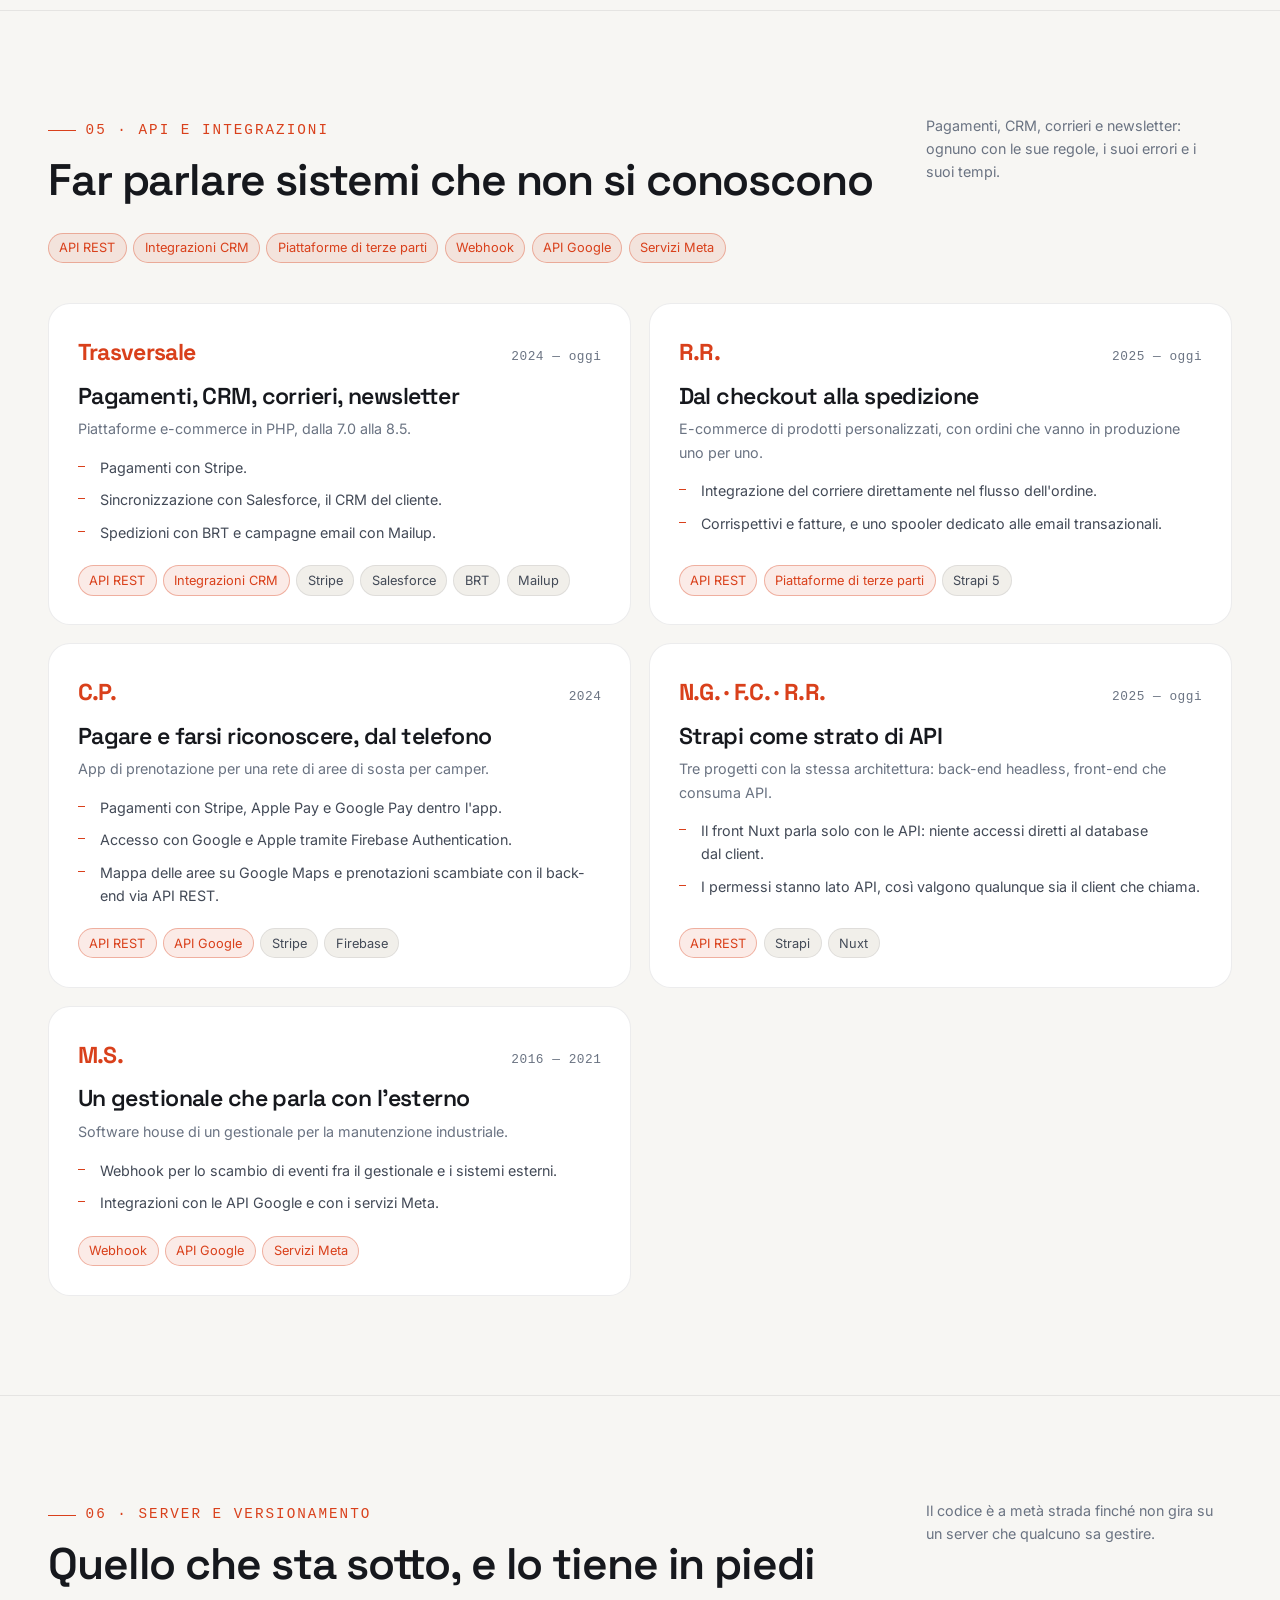
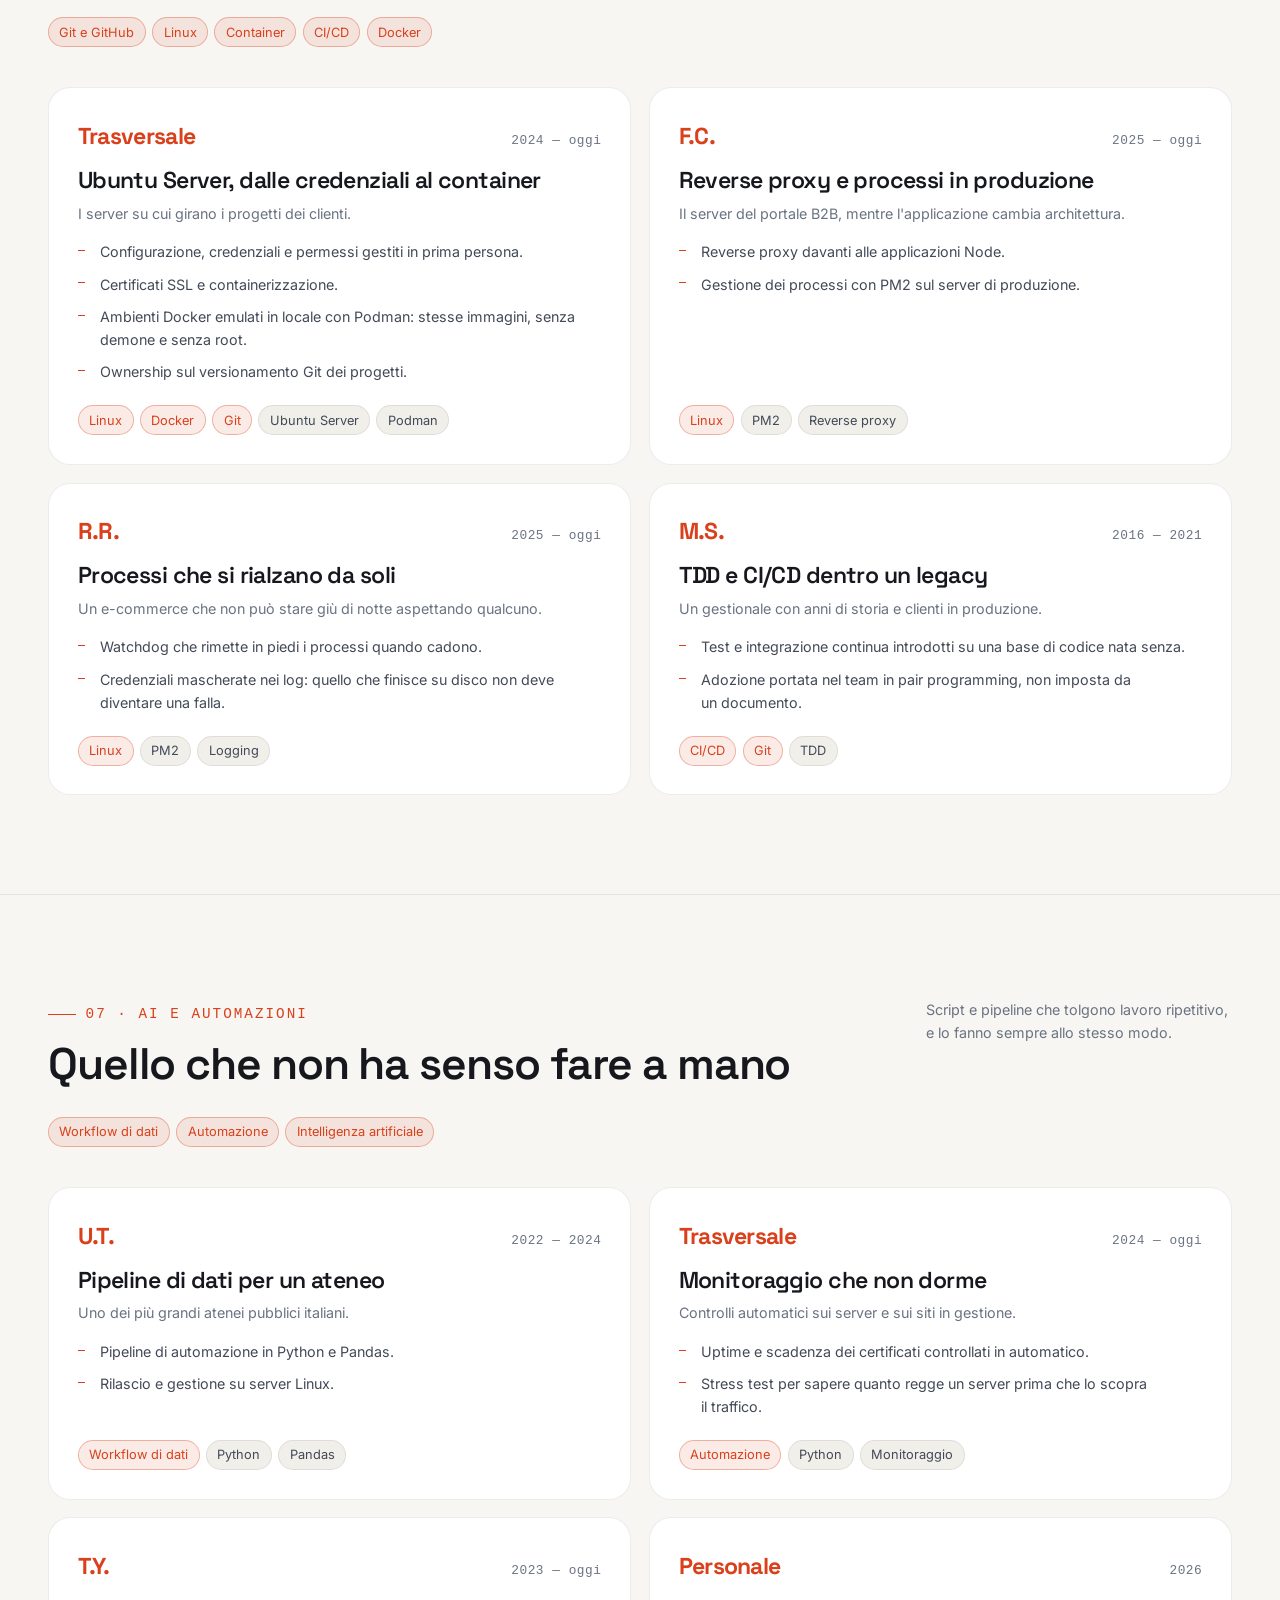
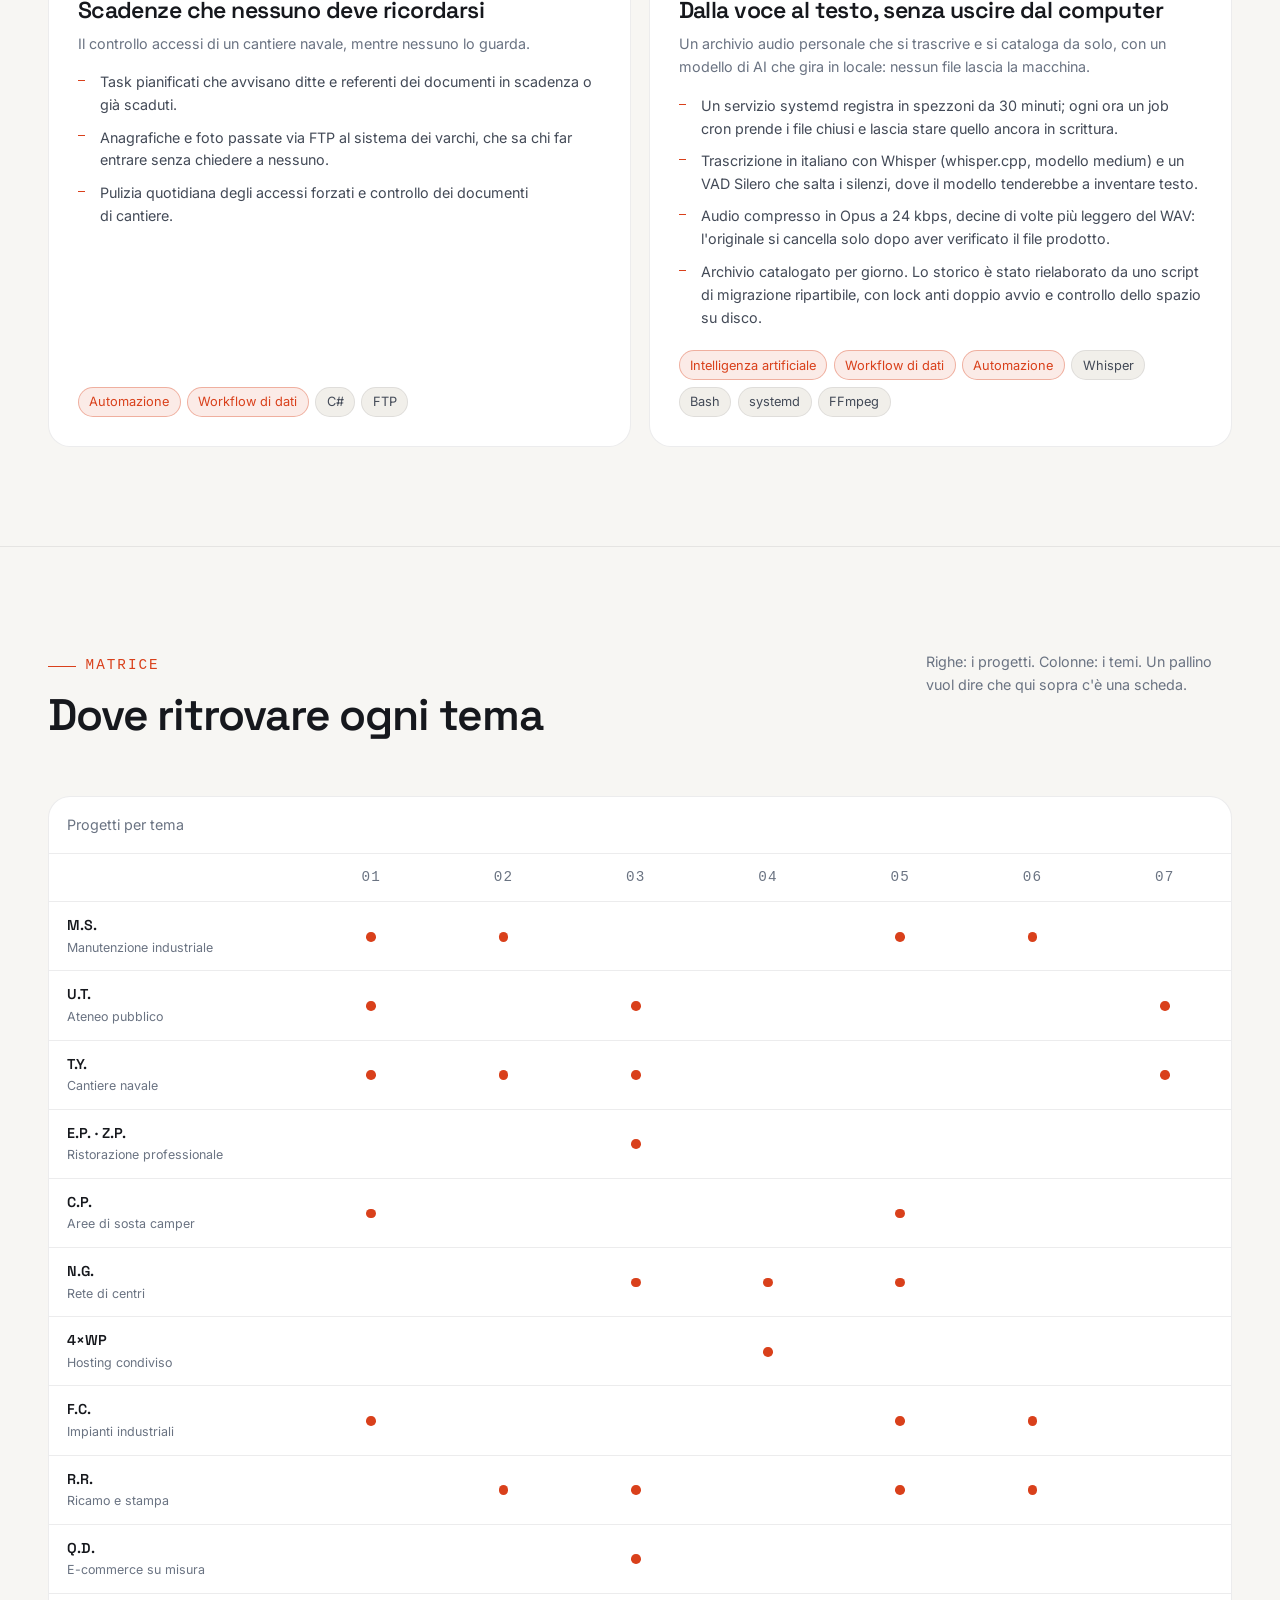
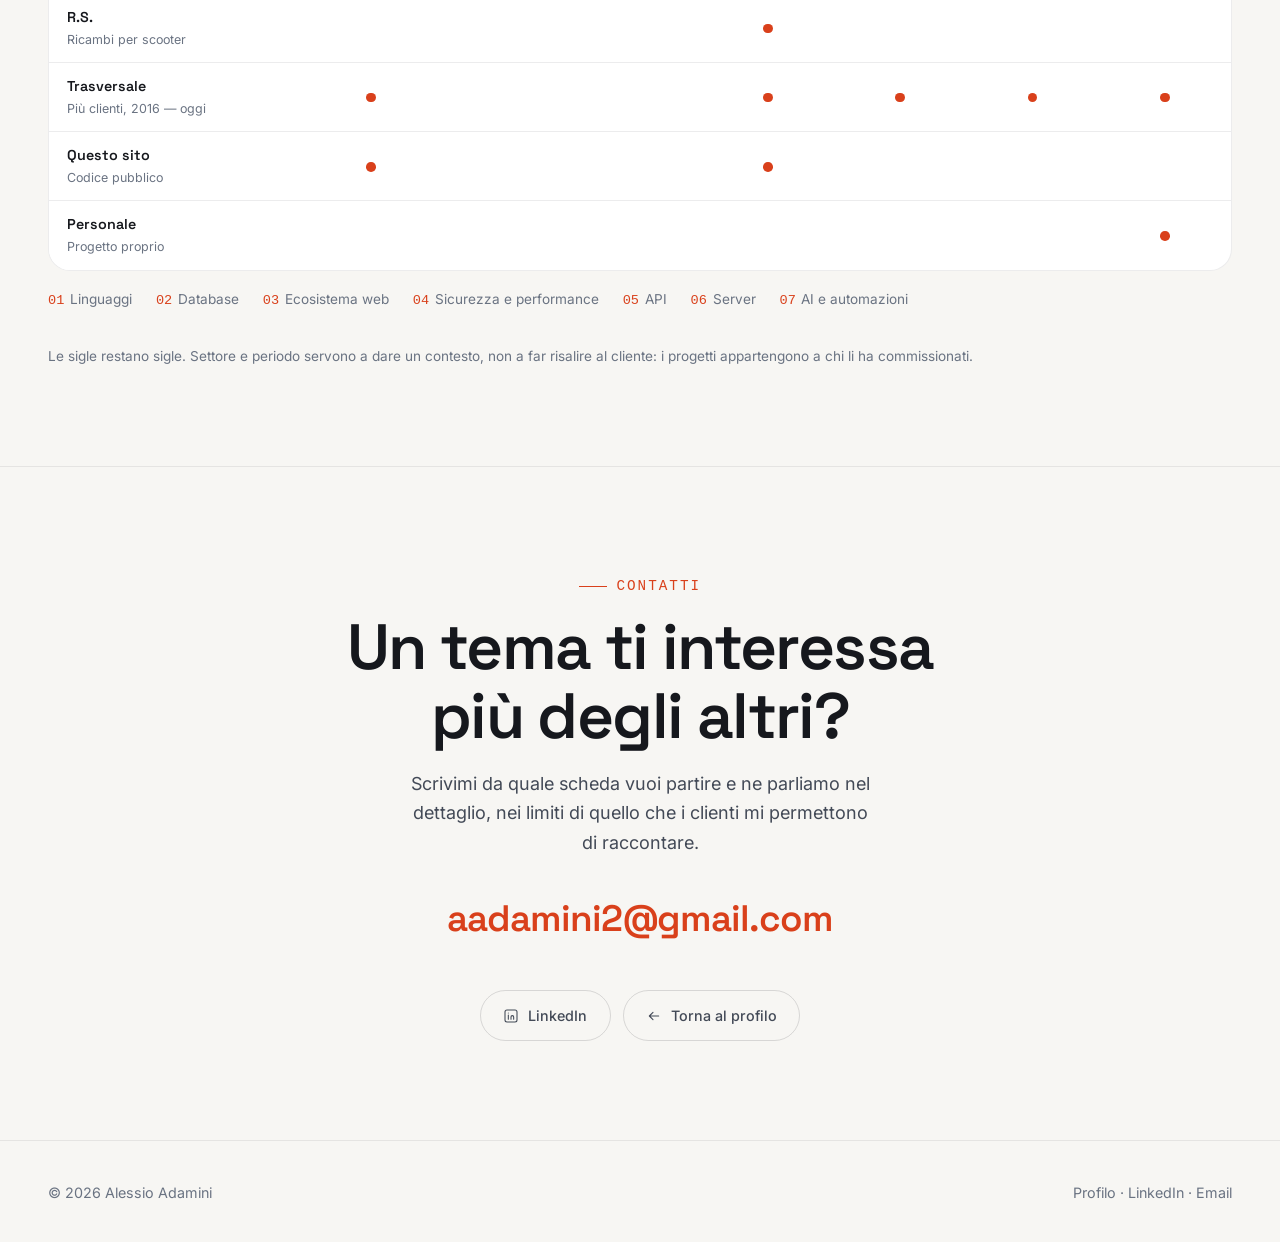
==== commit 06556a84: "feat(cv): add 2026 version of curriculum vitae" ====
--- a/docs/portfolio/index.html
+++ b/docs/portfolio/index.html
@@ -96,9 +96,9 @@
 				<svg viewBox="0 0 24 24" fill="none" stroke="currentColor" stroke-width="1.6" stroke-linecap="round" stroke-linejoin="round" aria-hidden="true" focusable="false"><path d="M19 12H5m0 0 5.5-5.5M5 12l5.5 5.5"/></svg>
 				Torna alle repository
 			</a>
-			<a class="btn btn--ghost" href="../media/Alessio_Adamini_CV_2026.pdf" download>
-				<svg viewBox="0 0 24 24" fill="none" stroke="currentColor" stroke-width="1.6" stroke-linecap="round" stroke-linejoin="round" aria-hidden="true" focusable="false"><path d="M12 3v12m0 0 4.5-4.5M12 15l-4.5-4.5"/><path d="M4 19h16"/></svg>
-				Scarica il CV
+			<a class="btn btn--ghost" href="../media/Alessio_Adamini_CV_2026.pdf" target="_blank" rel="noopener">
+				<svg viewBox="0 0 24 24" fill="none" stroke="currentColor" stroke-width="1.6" stroke-linecap="round" stroke-linejoin="round" aria-hidden="true" focusable="false"><path d="M14 3H7a2 2 0 0 0-2 2v14a2 2 0 0 0 2 2h10a2 2 0 0 0 2-2V8z"/><path d="M14 3v5h5M9 13h6M9 17h4"/></svg>
+				Apri il CV
 			</a>
 		</div>
 	</div>
